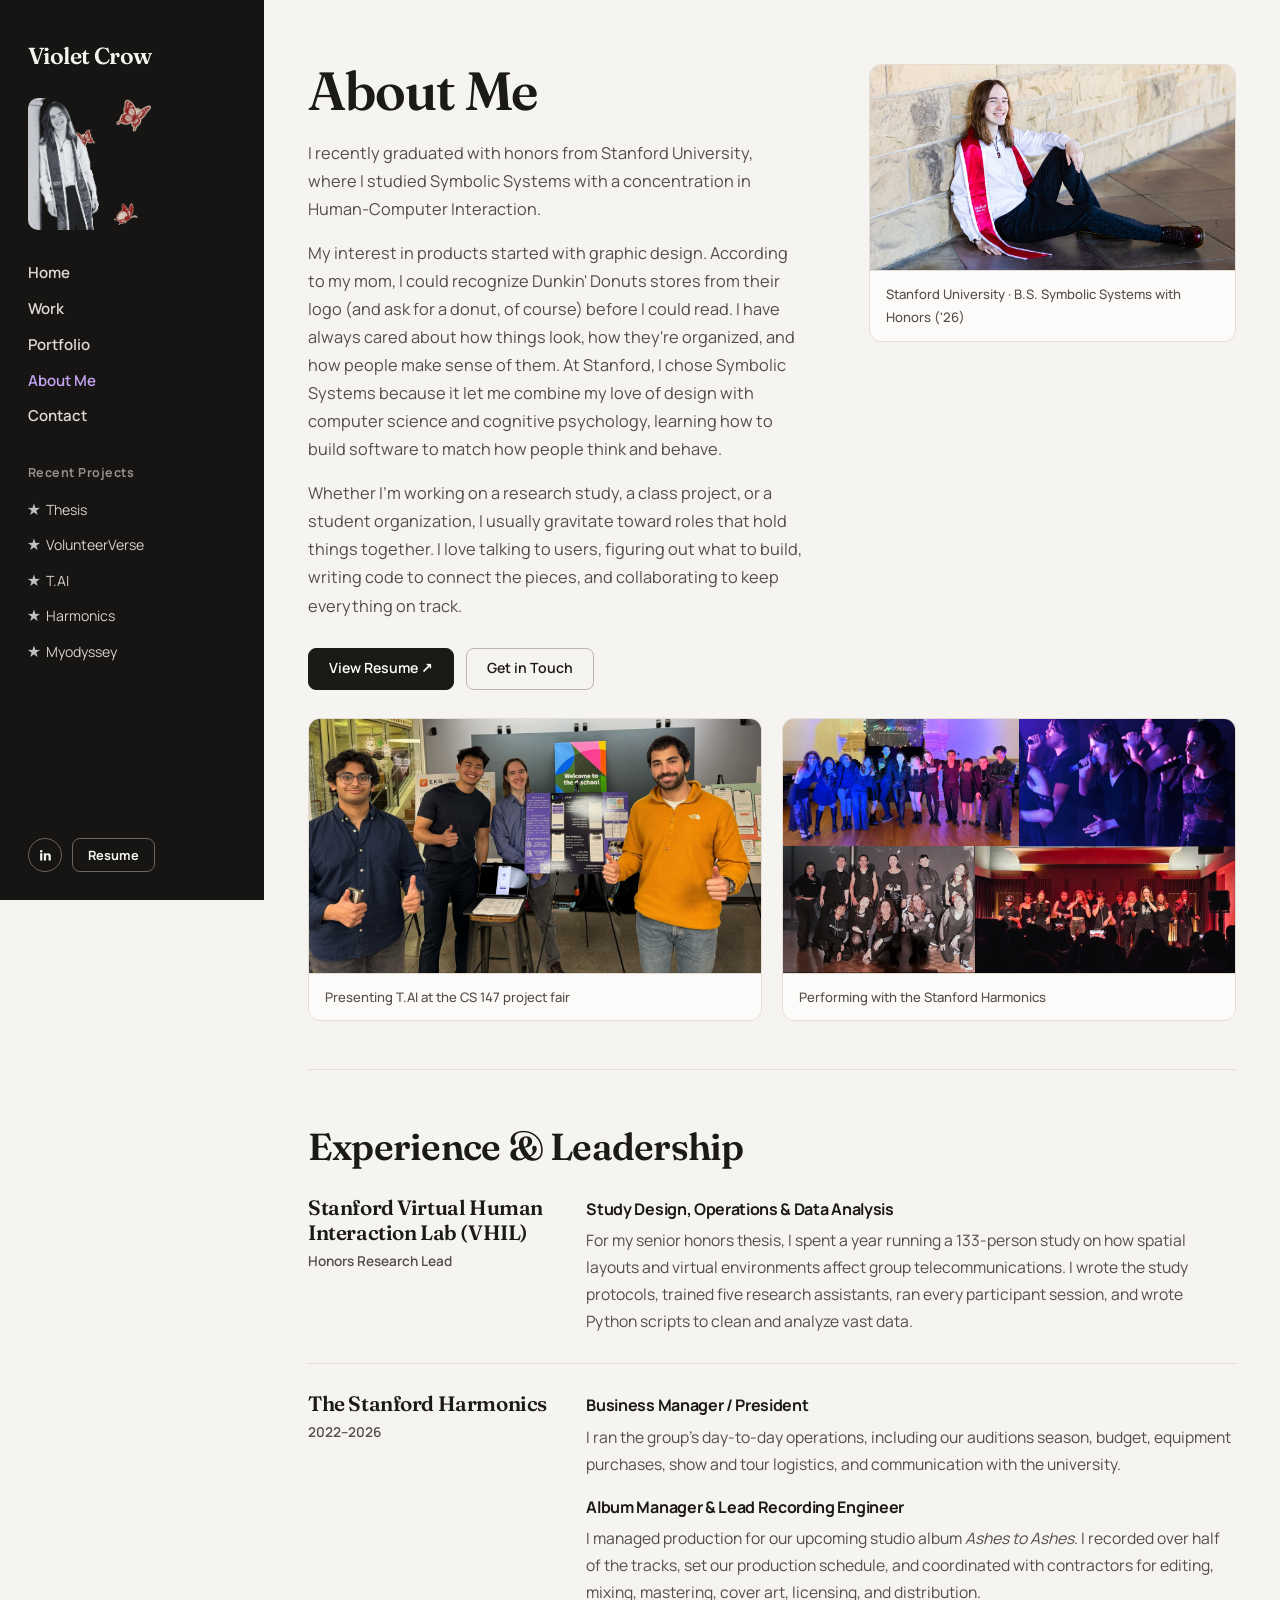
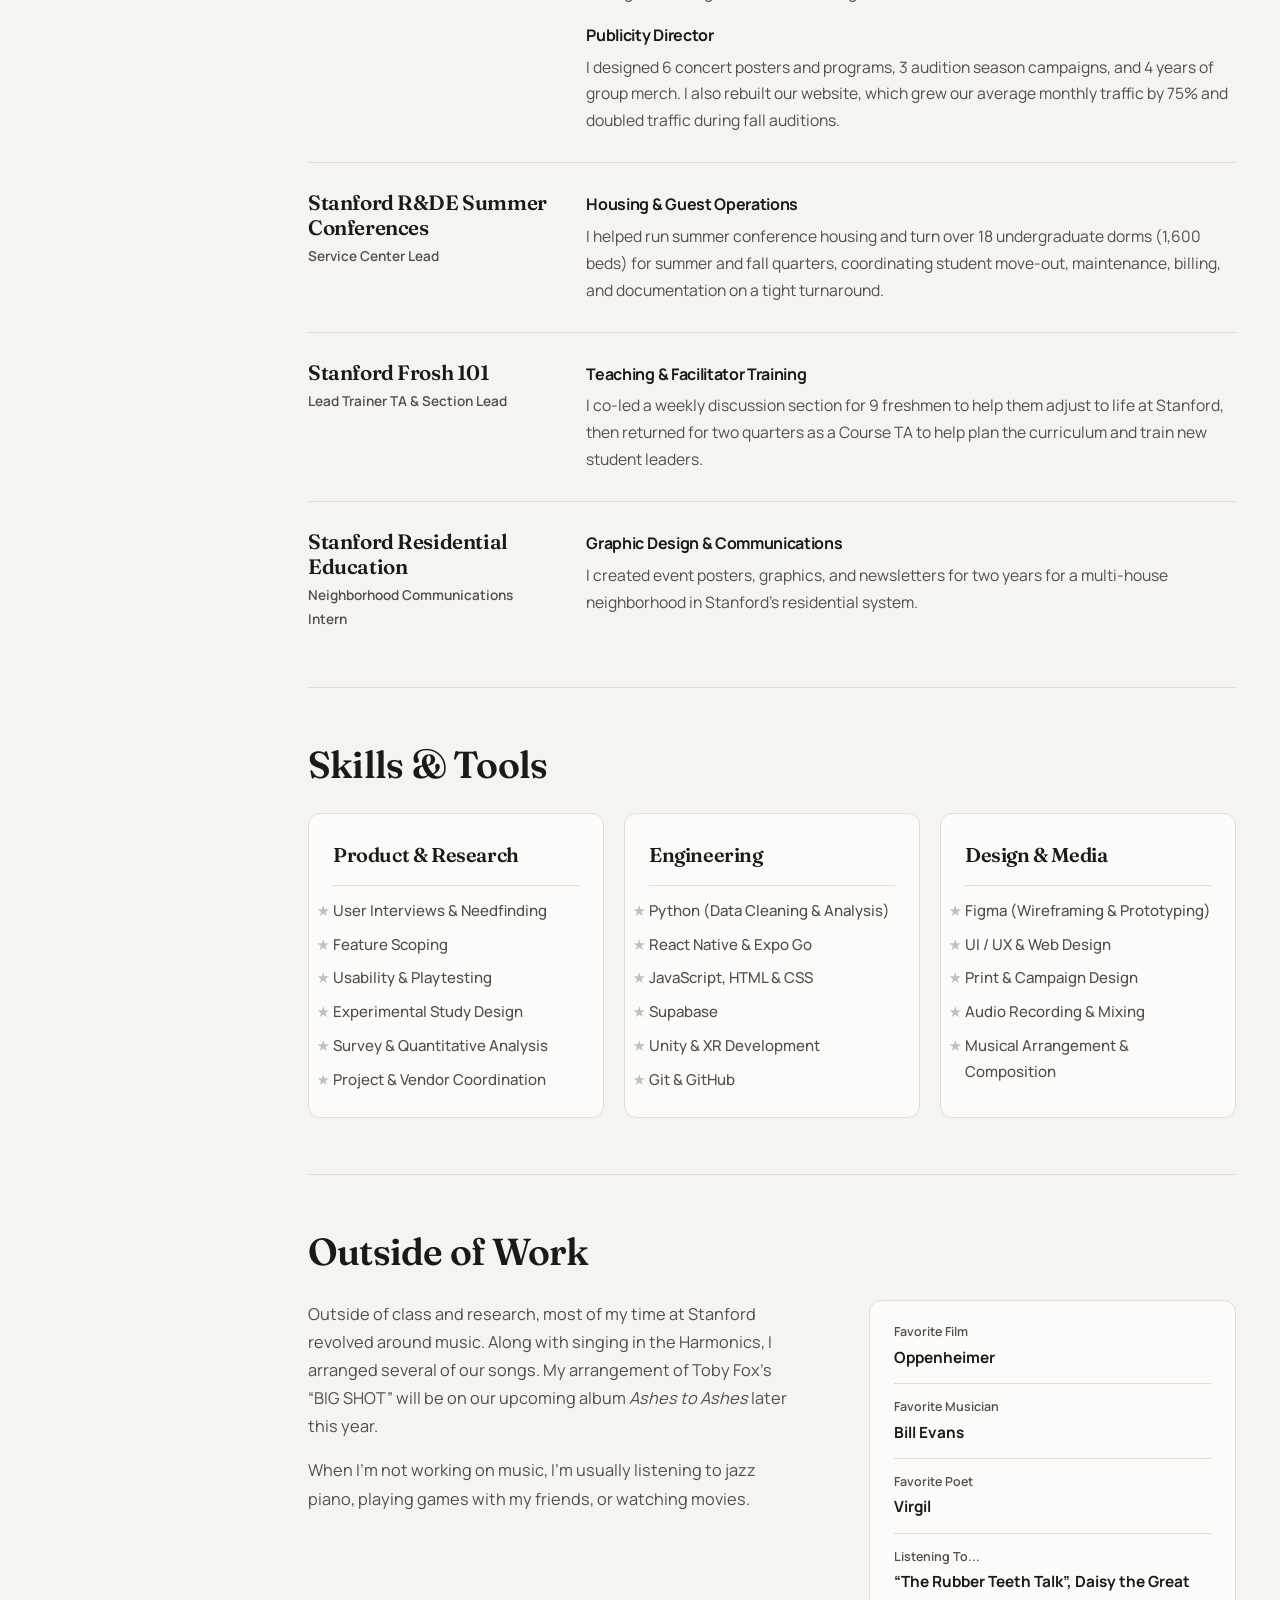
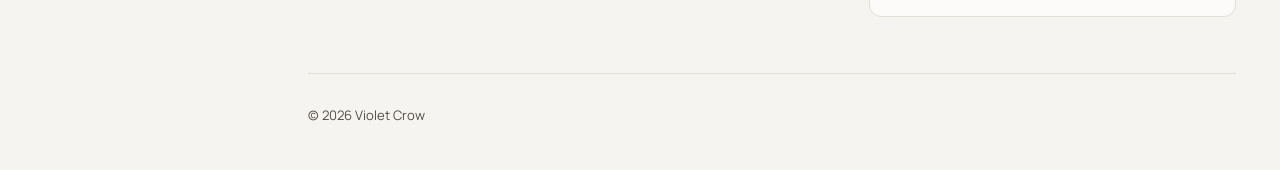
==== about/index.html @ c306f999 "first work on portfolio for applications" ====
<!DOCTYPE html>
<html lang="en">
<head>
  <meta charset="UTF-8" />
  <meta name="viewport" content="width=device-width, initial-scale=1.0" />
  <meta
    name="description"
    content="About Violet Crow — Stanford Symbolic Systems (HCI) graduate working across product, research, design, and engineering."
  />
  <title>About Me | Violet Crow</title>

  <link rel="preconnect" href="https://fonts.googleapis.com" />
  <link rel="preconnect" href="https://fonts.gstatic.com" crossorigin />
  <link
    href="https://fonts.googleapis.com/css2?family=Fraunces:opsz,wght@9..144,600;9..144,700&family=Manrope:wght@400;500;600;700;800&display=swap"
    rel="stylesheet"
  />
  <link rel="stylesheet" href="../styles.css" />
</head>

<body>
  <div class="site-shell">
    <aside class="sidebar" id="sidebar" aria-label="Site navigation">
      <div class="sidebar-top">
        <a class="brand" href="../">Violet Crow</a>
        <img
          class="profile-photo"
          src="../assets/images/profile.png"
          alt="Portrait of Violet Crow"
          width="132"
          height="132"
        />
        <button
          class="menu-toggle"
          id="menu-toggle"
          type="button"
          aria-expanded="false"
          aria-controls="sidebar-menu"
        >
          Menu
        </button>
      </div>

      <div class="sidebar-menu" id="sidebar-menu">
        <nav class="sidebar-nav" aria-label="Primary">
          <a href="../">Home</a>
          <a href="../#work">Work</a>
          <a href="../portfolio/">Portfolio</a>
          <a href="./" aria-current="page">About Me</a>
          <a href="../contact/">Contact</a>
        </nav>

        <section class="recent-projects" aria-labelledby="recent-projects-heading">
          <h2 id="recent-projects-heading">Recent Projects</h2>
          <ul>
            <li><a href="../work/thesis/">Thesis</a></li>
            <li><a href="../work/volunteerverse/">VolunteerVerse</a></li>
            <li><a href="../work/tai/">T.AI</a></li>
            <li><a href="../work/harmonics/">Harmonics</a></li>
            <li><a href="../work/myodyssey/">Myodyssey</a></li>
          </ul>
        </section>

        <div class="sidebar-actions">
          <a
            class="social-button"
            href="https://www.linkedin.com/in/violet-crow/"
            target="_blank"
            rel="noopener noreferrer"
            aria-label="LinkedIn"
            title="LinkedIn"
          >
            <svg viewBox="0 0 24 24" aria-hidden="true">
              <path d="M6.94 8.5H3.4V20h3.54V8.5ZM5.17 3A2.06 2.06 0 1 0 5.17 7.12 2.06 2.06 0 0 0 5.17 3ZM20.6 13.41c0-3.46-1.85-5.07-4.32-5.07-1.99 0-2.88 1.1-3.38 1.87V8.5H9.36V20h3.54v-5.69c0-1.5.28-2.95 2.14-2.95 1.84 0 1.87 1.71 1.87 3.04V20h3.55v-6.59Z" />
            </svg>
          </a>
          <a
            class="resume-button"
            href="https://violetcrow.me/assets/docs/VioletCrowResume.pdf"
            title="Resume"
            target="_blank"
            rel="noopener noreferrer"
          >
            Resume
          </a>
        </div>
      </div>
    </aside>

    <main class="main">
      <div class="container">
        <!-- 1. Intro -->
        <section class="page-hero">
          <div class="about-intro-grid">
            <div>
              <h1>About Me</h1>
              <div class="prose">
                <p>
                  I recently graduated with honors from Stanford University, where I studied Symbolic Systems with a concentration in Human-Computer Interaction.
                </p>
                <p>
                  My interest in products started with graphic design. According to my mom, I could recognize Dunkin' Donuts stores from their logo (and ask for a donut, of course) before I could read. I have always cared about how things look, how they're organized, and how people make sense of them. At Stanford, I chose Symbolic Systems because it let me combine my love of design with computer science and cognitive psychology, learning how to build software to match how people think and behave.
                </p>
                <p>
                  Whether I’m working on a research study, a class project, or a student organization, I usually gravitate toward roles that hold things together. I love talking to users, figuring out what to build, writing code to connect the pieces, and collaborating to keep everything on track.
                </p>
              </div>

              <div class="hero-actions">
                <a
                  class="pill-button"
                  href="https://violetcrow.me/assets/docs/VioletCrowResume.pdf"
                  target="_blank"
                  rel="noopener noreferrer"
                >
                  View Resume ↗
                </a>
                <a class="pill-button secondary" href="../contact/">Get in Touch</a>
              </div>
            </div>

            <figure class="photo-card">
              <img
                src="../assets/images/about-portrait.jpg"
                alt="Violet Crow on Stanford's campus"
              />
              <figcaption class="photo-caption">
                Stanford University · B.S. Symbolic Systems with Honors ('26)
              </figcaption>
            </figure>
          </div>

          <div class="photo-strip">
            <figure class="photo-card">
              <img
                src="../assets/images/about-presenting.jpg"
                alt="Violet presenting HCI and product research"
                loading="lazy"
              />
              <figcaption class="photo-caption">
                Presenting T.AI at the CS 147 project fair
              </figcaption>
            </figure>

            <figure class="photo-card">
              <img
                src="../assets/images/about-harmonics.jpg"
                alt="Violet with the Stanford Harmonics"
                loading="lazy"
              />
              <figcaption class="photo-caption">
                Performing with the Stanford Harmonics
              </figcaption>
            </figure>
          </div>
        </section>

        <!-- 2. Experience & Leadership -->
        <section class="section" aria-labelledby="experience-heading">
          <div class="section-heading">
            <h2 id="experience-heading">Experience & Leadership</h2>
          </div>

          <div class="experience-list">
            <!-- VHIL -->
            <article class="experience-item">
              <div>
                <h3 class="experience-org">Stanford Virtual Human Interaction Lab (VHIL)</h3>
                <p class="experience-period">Honors Research Lead</p>
              </div>
              <div>
                <h4 class="experience-role">Study Design, Operations & Data Analysis</h4>
                <p class="experience-desc">
                  For my senior honors thesis, I spent a year running a 133-person study on how spatial layouts and virtual environments affect group telecommunications. I wrote the study protocols, trained five research assistants, ran every participant session, and wrote Python scripts to clean and analyze vast data.
                </p>
              </div>
            </article>

            <!-- Stanford Harmonics -->
            <article class="experience-item">
              <div>
                <h3 class="experience-org">The Stanford Harmonics</h3>
                <p class="experience-period">2022–2026</p>
              </div>
              <div class="sub-roles">
                <div>
                  <h4 class="experience-role">Business Manager / President</h4>
                  <p class="experience-desc">
                    I ran the group's day-to-day operations, including our auditions season, budget, equipment purchases, show and tour logistics, and communication with the university.
                  </p>
                </div>
                <div>
                  <h4 class="experience-role">Album Manager & Lead Recording Engineer</h4>
                  <p class="experience-desc">
                    I managed production for our upcoming studio album <em>Ashes to Ashes</em>. I recorded over half of the tracks, set our production schedule, and coordinated with contractors for editing, mixing, mastering, cover art, licensing, and distribution.
                  </p>
                </div>
                <div>
                  <h4 class="experience-role">Publicity Director</h4>
                  <p class="experience-desc">
                    I designed 6 concert posters and programs, 3 audition season campaigns, and 4 years of group merch. I also rebuilt our website, which grew our average monthly traffic by 75% and doubled traffic during fall auditions.
                  </p>
                </div>
              </div>
            </article>

            <!-- Stanford R&DE -->
            <article class="experience-item">
              <div>
                <h3 class="experience-org">Stanford R&DE Summer Conferences</h3>
                <p class="experience-period">Service Center Lead</p>
              </div>
              <div>
                <h4 class="experience-role">Housing & Guest Operations</h4>
                <p class="experience-desc">
                  I helped run summer conference housing and turn over 18 undergraduate dorms (1,600 beds) for summer and fall quarters, coordinating student move-out, maintenance, billing, and documentation on a tight turnaround.
                </p>
              </div>
            </article>

            <!-- Frosh 101 -->
            <article class="experience-item">
              <div>
                <h3 class="experience-org">Stanford Frosh 101</h3>
                <p class="experience-period">Lead Trainer TA & Section Lead</p>
              </div>
              <div>
                <h4 class="experience-role">Teaching & Facilitator Training</h4>
                <p class="experience-desc">
                  I co-led a weekly discussion section for 9 freshmen to help them adjust to life at Stanford, then returned for two quarters as a Course TA to help plan the curriculum and train new student leaders.
                </p>
              </div>
            </article>

            <!-- Stanford ResEd -->
            <article class="experience-item">
              <div>
                <h3 class="experience-org">Stanford Residential Education</h3>
                <p class="experience-period">Neighborhood Communications Intern</p>
              </div>
              <div>
                <h4 class="experience-role">Graphic Design & Communications</h4>
                <p class="experience-desc">
                  I created event posters, graphics, and newsletters for two years for a multi-house neighborhood in Stanford's residential system.
                </p>
              </div>
            </article>
          </div>
        </section>

        <!-- 3. Skills & Tools -->
        <section class="section" aria-labelledby="skills-heading">
          <div class="section-heading">
            <h2 id="skills-heading">Skills & Tools</h2>
          </div>

          <div class="card-grid-3">
            <div class="info-card">
              <h3>Product & Research</h3>
              <ul class="skill-list">
                <li>User Interviews & Needfinding</li>
                <li>Feature Scoping</li>
                <li>Usability & Playtesting</li>
                <li>Experimental Study Design</li>
                <li>Survey & Quantitative Analysis</li>
                <li>Project & Vendor Coordination</li>
              </ul>
            </div>

            <div class="info-card">
              <h3>Engineering</h3>
              <ul class="skill-list">
                <li>Python (Data Cleaning & Analysis)</li>
                <li>React Native & Expo Go</li>
                <li>JavaScript, HTML & CSS</li>
                <li>Supabase</li>
                <li>Unity & XR Development</li>
                <li>Git & GitHub</li>
              </ul>
            </div>

            <div class="info-card">
              <h3>Design & Media</h3>
              <ul class="skill-list">
                <li>Figma (Wireframing & Prototyping)</li>
                <li>UI / UX & Web Design</li>
                <li>Print & Campaign Design</li>
                <li>Audio Recording & Mixing</li>
                <li>Musical Arrangement & Composition</li>
              </ul>
            </div>
          </div>
        </section>

        <!-- 4. Outside of Work -->
        <section class="section" aria-labelledby="beyond-heading">
          <div class="section-heading">
            <h2 id="beyond-heading">Outside of Work</h2>
          </div>

          <div class="beyond-grid">
            <div class="prose">
              <p>
                Outside of class and research, most of my time at Stanford revolved around music. Along with singing in the Harmonics, I arranged several of our songs. My arrangement of Toby Fox’s “BIG SHOT” will be on our upcoming album <em>Ashes to Ashes</em> later this year.
              </p>
              <p>
                When I’m not working on music, I’m usually listening to jazz piano, playing games with my friends, or watching movies.
              </p>
            </div>

            <dl class="favorites-box" aria-label="Quick favorites">
              <div class="favorite-row">
                <dt class="favorite-label">Favorite Film</dt>
                <dd class="favorite-value">Oppenheimer</dd>
              </div>
              <div class="favorite-row">
                <dt class="favorite-label">Favorite Musician</dt>
                <dd class="favorite-value">Bill Evans</dd>
              </div>
              <div class="favorite-row">
                <dt class="favorite-label">Favorite Poet</dt>
                <dd class="favorite-value">Virgil</dd>
              </div>
              <div class="favorite-row">
                <dt class="favorite-label">Listening To...</dt>
                <dd class="favorite-value">“The Rubber Teeth Talk”, Daisy the Great</dd>
              </div>
            </dl>
          </div>
        </section>

        <footer>
          © 2026 Violet Crow
        </footer>
      </div>
    </main>
  </div>

  <script>
    const menuToggle = document.getElementById('menu-toggle');
    const sidebar = document.getElementById('sidebar');

    menuToggle.addEventListener('click', () => {
      const isOpen = sidebar.classList.toggle('is-open');
      menuToggle.setAttribute('aria-expanded', isOpen);
      menuToggle.textContent = isOpen ? 'Close' : 'Menu';
    });
  </script>
</body>
</html>
---- styles.css ----
:root {
  --bg: #f6f4f0;
  --surface: #fcfbf9;
  --surface-tint: #edeae4;
  --ink: #1c1a17;
  --muted: #524e49;
  --line: #e2ddd5;
  --purple: #5a2ca0;
  --purple-dark: #40206f;
  --sidebar: 264px;
  --max-width: 1360px;
  --radius: 12px;
}

* {
  box-sizing: border-box;
}

html {
  scroll-behavior: smooth;
}

body {
  margin: 0;
  background: var(--bg);
  color: var(--ink);
  font-family: "Manrope", system-ui, -apple-system, BlinkMacSystemFont, "Segoe UI", sans-serif;
  font-size: 1rem;
  line-height: 1.72;
  -webkit-font-smoothing: antialiased;
  text-rendering: optimizeLegibility;
}

a {
  color: inherit;
  text-decoration: none;
}

img {
  display: block;
  max-width: 100%;
}

h1,
h2,
h3,
h4 {
  margin: 0;
  font-family: "Fraunces", Georgia, serif;
  font-weight: 600;
  letter-spacing: -0.02em;
  color: var(--ink);
}

p {
  margin: 0;
  line-height: 1.72;
}

.site-shell {
  min-height: 100vh;
}

/* Hide template kickers across all pages */
.eyebrow,
.section-kicker,
.callout-kicker {
  display: none;
}

/* ---------------- Sidebar ---------------- */

.sidebar {
  position: fixed;
  inset: 0 auto 0 0;
  width: var(--sidebar);
  padding: 36px 28px 28px;
  display: flex;
  flex-direction: column;
  background: #161514;
  color: #f6f4f0;
  z-index: 30;
  overflow-y: auto;
}

.sidebar-top {
  display: flex;
  flex-direction: column;
}

.brand {
  display: inline-block;
  width: fit-content;
  font-family: "Fraunces", Georgia, serif;
  font-size: 1.45rem;
  font-weight: 600;
  letter-spacing: -0.025em;
  margin-bottom: 22px;
}

.profile-photo {
  width: 128px;
  aspect-ratio: 1;
  object-fit: cover;
  border-radius: 10px;
  margin-bottom: 30px;
}

.menu-toggle {
  display: none;
  background: transparent;
  border: 1px solid #6b6661;
  color: #f6f4f0;
  border-radius: 8px;
  padding: 6px 12px;
  font-family: inherit;
  font-size: 0.84rem;
  font-weight: 600;
  cursor: pointer;
}

.sidebar-menu {
  display: flex;
  flex-direction: column;
  flex: 1;
}

.sidebar-nav,
.recent-projects {
  display: grid;
  gap: 10px;
}

.sidebar-nav a {
  color: #dedad3;
  font-size: 0.94rem;
  font-weight: 600;
  width: fit-content;
  transition: color 150ms ease;
}

.sidebar-nav a:hover,
.sidebar-nav a[aria-current="page"],
.recent-projects a:hover,
.recent-projects a[aria-current="page"] {
  color: #c4a3f3;
}

.recent-projects {
  margin-top: 36px;
}

.recent-projects h2 {
  font-family: "Manrope", system-ui, sans-serif;
  font-size: 0.78rem;
  line-height: 1.3;
  color: #969089;
  font-weight: 700;
  letter-spacing: 0.04em;
  margin-bottom: 4px;
}

.recent-projects ul {
  margin: 0;
  padding-left: 16px;
  display: grid;
  gap: 8px;
  color: #d6d1c9;
}

li::marker {
  content: "★ ";
  color: silver;
}

.recent-projects li {
  padding-left: 2px;
}

.recent-projects a {
  font-size: 0.88rem;
  color: inherit;
  transition: color 150ms ease;
}

.sidebar-actions {
  margin-top: auto;
  display: flex;
  align-items: center;
  gap: 10px;
  padding-top: 30px;
}

.social-button,
.resume-button,
.pill-button {
  border: 1px solid #6b6661;
  background: transparent;
  color: inherit;
  transition:
    background-color 150ms ease,
    color 150ms ease,
    border-color 150ms ease;
}

.social-button:hover,
.resume-button:hover {
  background: #f6f4f0;
  color: #161514;
  border-color: #f6f4f0;
}

.social-button {
  width: 34px;
  height: 34px;
  display: grid;
  place-items: center;
  border-radius: 50%;
  flex: 0 0 auto;
}

.social-button svg {
  width: 15px;
  height: 15px;
  fill: currentColor;
}

.resume-button {
  min-height: 34px;
  padding: 0 15px;
  border-radius: 8px;
  font-size: 0.8rem;
  font-weight: 700;
  display: flex;
  align-items: center;
}

/* ---------------- Main & Buttons ---------------- */

.main {
  margin-left: var(--sidebar);
  min-height: 100vh;
}

.container {
  width: min(calc(100% - 88px), var(--max-width));
  margin: 0 auto;
}

.hero-actions {
  margin-top: 28px;
  display: flex;
  flex-wrap: wrap;
  gap: 12px;
}

.pill-button {
  display: inline-flex;
  align-items: center;
  justify-content: center;
  min-height: 42px;
  padding: 0 20px;
  border-radius: 8px;
  background: var(--ink);
  border-color: var(--ink);
  color: #fff;
  font-size: 0.88rem;
  font-weight: 600;
  font-family: inherit;
  cursor: pointer;
}

.pill-button:hover {
  background: var(--purple);
  border-color: var(--purple);
  color: #fff;
}

.pill-button.secondary {
  background: transparent;
  color: var(--ink);
  border-color: #bdb6ac;
}

.pill-button.secondary:hover {
  background: var(--ink);
  border-color: var(--ink);
  color: #fff;
}

.pill-button.small {
  min-height: 36px;
  padding: 0 16px;
  font-size: 0.82rem;
}

/* ---------------- Home Page ---------------- */

.hero {
  padding: 84px 0 72px;
}

.hero-grid {
  display: grid;
  grid-template-columns: minmax(0, 1.05fr) minmax(320px, 0.95fr);
  gap: clamp(36px, 5vw, 80px);
  align-items: center;
}

.hero-copy {
  max-width: 660px;
}

.hero h1 {
  font-size: clamp(3.2rem, 6vw, 5.4rem);
  line-height: 0.98;
}

.hero-note {
  margin-top: 24px;
  max-width: 600px;
  color: var(--muted);
  font-size: 1.06rem;
  line-height: 1.75;
}

.hero-media {
  display: grid;
  place-items: center;
}

.hero-collage {
  width: 100%;
  max-width: 600px;
  aspect-ratio: 1 / 1;
  object-fit: contain;
  border-radius: var(--radius);
}

.section {
  padding: 56px 0;
  border-top: 1px solid var(--line);
}

.section-heading {
  margin-bottom: 28px;
}

.section-heading h2 {
  font-size: clamp(1.75rem, 3vw, 2.35rem);
  line-height: 1.1;
}

.project-list {
  display: grid;
  gap: 52px;
}

.project {
  display: grid;
  grid-template-columns: minmax(260px, 420px) minmax(0, 1fr);
  gap: clamp(24px, 4vw, 52px);
  align-items: center;
  padding-bottom: 52px;
  border-bottom: 1px solid var(--line);
}

.project:last-child {
  padding-bottom: 0;
  border-bottom: 0;
}

.project-image-wrap {
  overflow: hidden;
  border-radius: var(--radius);
  background: var(--surface-tint);
  border: 1px solid var(--line);
  aspect-ratio: 16 / 9;
  display: flex;
  align-items: center;
  justify-content: center;
}

.project-image {
  width: 100%;
  height: 100%;
  object-fit: contain;
  transition: transform 300ms ease;
}

.project:hover .project-image {
  transform: scale(1.015);
}

.project-title {
  font-size: clamp(1.75rem, 3vw, 2.5rem);
  line-height: 1.1;
}

.project-title a:hover {
  color: var(--purple);
}

.project-meta {
  margin-top: 10px;
  display: flex;
  align-items: center;
  flex-wrap: wrap;
  gap: 8px;
  color: var(--muted);
  font-size: 0.85rem;
  font-weight: 600;
}

.project-meta .dot {
  color: #b5afa6;
}

.project-meta a {
  color: var(--purple);
  text-decoration: underline;
  text-decoration-thickness: 1px;
  text-underline-offset: 3px;
}

.project-meta a:hover {
  color: var(--purple-dark);
}

.project-description {
  margin-top: 14px;
  max-width: 720px;
  color: var(--muted);
  font-size: 1rem;
}

/* ---------------- About Page ---------------- */

.page-hero {
  padding: 64px 0 48px;
}

.page-hero h1 {
  font-size: clamp(2.4rem, 4.2vw, 3.6rem);
  line-height: 1.02;
  margin-bottom: 20px;
}

.about-intro-grid {
  display: grid;
  grid-template-columns: minmax(0, 1.15fr) minmax(280px, 0.85fr);
  gap: clamp(32px, 5vw, 72px);
  align-items: start;
}

.prose {
  display: grid;
  gap: 16px;
  color: var(--muted);
  font-size: 1.02rem;
  max-width: 680px;
}

.prose strong {
  color: var(--ink);
  font-weight: 700;
}

.photo-card {
  margin: 0;
  overflow: hidden;
  border-radius: var(--radius);
  background: var(--surface-tint);
  border: 1px solid var(--line);
}

.photo-card img {
  width: 100%;
  aspect-ratio: 16 / 9;
  object-fit: contain;
}

.photo-strip {
  margin-top: 28px;
  display: grid;
  grid-template-columns: repeat(2, minmax(0, 1fr));
  gap: 20px;
}

.photo-caption {
  padding: 12px 16px;
  background: var(--surface);
  color: var(--muted);
  font-size: 0.82rem;
  font-weight: 500;
  border-top: 1px solid var(--line);
}

.experience-list {
  display: grid;
  gap: 28px;
}

.experience-item {
  display: grid;
  grid-template-columns: 240px minmax(0, 1fr);
  gap: clamp(16px, 3vw, 44px);
  padding-bottom: 28px;
  border-bottom: 1px solid var(--line);
}

.experience-item:last-child {
  padding-bottom: 0;
  border-bottom: 0;
}

.experience-org {
  font-family: "Fraunces", Georgia, serif;
  font-size: 1.3rem;
  line-height: 1.2;
}

.experience-period {
  margin-top: 4px;
  color: var(--muted);
  font-size: 0.85rem;
  font-weight: 600;
}

.experience-role {
  font-family: "Manrope", system-ui, sans-serif;
  font-size: 1rem;
  font-weight: 700;
  color: var(--ink);
  margin-bottom: 4px;
}

.sub-roles {
  display: grid;
  gap: 16px;
}

.experience-desc {
  color: var(--muted);
  font-size: 0.98rem;
  max-width: 720px;
}

.card-grid-3 {
  display: grid;
  grid-template-columns: repeat(3, minmax(0, 1fr));
  gap: 20px;
}

.info-card {
  background: var(--surface);
  border: 1px solid var(--line);
  border-radius: var(--radius);
  padding: 24px;
}

.info-card h3 {
  font-size: 1.25rem;
  margin-bottom: 12px;
}

.skill-list {
  list-style: none;
  padding: 12px 0 0;
  margin: 0;
  display: grid;
  gap: 8px;
  border-top: 1px solid var(--line);
}

.skill-list li {
  font-size: 0.94rem;
  font-weight: 500;
  color: var(--muted);
}

.beyond-grid {
  display: grid;
  grid-template-columns: minmax(0, 1.15fr) minmax(260px, 0.85fr);
  gap: clamp(28px, 5vw, 64px);
  align-items: start;
}

.favorites-box {
  margin: 0;
  background: var(--surface);
  border: 1px solid var(--line);
  border-radius: var(--radius);
  padding: 20px 24px;
  display: grid;
  gap: 12px;
}

.favorite-row {
  display: flex;
  flex-direction: column;
  gap: 2px;
  padding-bottom: 12px;
  border-bottom: 1px solid var(--line);
}

.favorite-row:last-child {
  padding-bottom: 0;
  border-bottom: 0;
}

.favorite-row dd {
  margin: 0;
}

.favorite-label {
  font-size: 0.78rem;
  font-weight: 600;
  color: var(--muted);
}

.favorite-value {
  font-size: 0.96rem;
  font-weight: 700;
  color: var(--ink);
}

/* ---------------- Contact Page ---------------- */

.contact-section {
  min-height: calc(100vh - 100px);
  padding: 72px 0 84px;
  display: flex;
  flex-direction: column;
  justify-content: center;
  max-width: 780px;
}

.contact-section h1 {
  font-size: clamp(2.6rem, 4.5vw, 3.8rem);
  line-height: 1.02;
  margin-bottom: 20px;
}

.contact-grid {
  margin-top: 36px;
  display: grid;
  gap: 16px;
}

.contact-card {
  background: var(--surface);
  border: 1px solid var(--line);
  border-radius: var(--radius);
  padding: 24px 28px;
  display: flex;
  align-items: center;
  justify-content: space-between;
  gap: 20px;
  flex-wrap: wrap;
}

.contact-label {
  font-family: "Manrope", system-ui, sans-serif;
  font-size: 0.9rem;
  font-weight: 700;
  color: var(--ink);
  margin: 0 0 4px;
}

.contact-value {
  font-family: "Manrope", system-ui, sans-serif;
  font-size: 1.02rem;
  font-weight: 600;
  margin: 0;
}

.contact-value a {
  color: var(--purple);
  text-decoration: underline;
  text-decoration-thickness: 1.5px;
  text-underline-offset: 4px;
  transition: color 150ms ease;
}

.contact-value a:hover {
  color: var(--purple-dark);
}

.contact-actions {
  display: flex;
  align-items: center;
  gap: 10px;
}

/* ---------------- Project Case Study ---------------- */

.case-hero {
  padding: 56px 0 44px;
}

.back-link {
  display: inline-flex;
  align-items: center;
  gap: 6px;
  margin-bottom: 20px;
  color: var(--muted);
  font-size: 0.88rem;
  font-weight: 600;
  transition: color 150ms ease;
}

.back-link:hover {
  color: var(--purple);
}

.case-hero h1 {
  font-size: clamp(2.4rem, 4.4vw, 3.6rem);
  line-height: 1.04;
  max-width: 860px;
}

.case-subtitle {
  margin-top: 14px;
  max-width: 780px;
  font-size: clamp(1.08rem, 1.8vw, 1.28rem);
  font-weight: 500;
  line-height: 1.55;
  color: var(--muted);
}

.case-meta-grid {
  margin-top: 28px;
  padding: 18px 0;
  border-top: 1px solid var(--line);
  border-bottom: 1px solid var(--line);
  display: grid;
  grid-template-columns: repeat(4, minmax(0, 1fr));
  gap: 20px;
}

.meta-item {
  display: flex;
  flex-direction: column;
  gap: 4px;
}

.meta-label {
  font-size: 0.78rem;
  font-weight: 600;
  color: var(--muted);
}

.meta-value {
  font-size: 0.92rem;
  font-weight: 700;
  color: var(--ink);
  line-height: 1.45;
}

.case-banner {
  margin: 28px 0 0;
  overflow: hidden;
  border-radius: var(--radius);
  border: 1px solid var(--line);
  background: var(--surface-tint);
}

.case-banner img {
  width: 100%;
  aspect-ratio: 16 / 9;
  object-fit: contain;
}

.case-grid {
  display: grid;
  grid-template-columns: 240px minmax(0, 1fr);
  gap: clamp(20px, 4vw, 56px);
  align-items: start;
}

.case-grid h2 {
  font-size: clamp(1.45rem, 2.4vw, 1.95rem);
  line-height: 1.15;
}

.case-body {
  display: grid;
  gap: 16px;
  max-width: 700px;
  color: var(--muted);
  font-size: 1.02rem;
}

.case-body strong {
  color: var(--ink);
  font-weight: 700;
}

.callout-box {
  margin: 8px 0;
  padding: 4px 0 4px 20px;
  border-left: 2px solid var(--line);
}

.callout-box blockquote {
  margin: 0;
}

.callout-box p {
  color: var(--ink);
  font-size: 1rem;
  font-style: italic;
  line-height: 1.72;
}

.case-gallery {
  margin-top: 32px;
  display: grid;
  grid-template-columns: repeat(2, minmax(0, 1fr));
  gap: 22px;
}

.case-gallery.single {
  grid-template-columns: 1fr;
}

.case-gallery.three-col {
  grid-template-columns: repeat(3, minmax(0, 1fr));
}

.embed-grid {
  display: grid;
  grid-template-columns: repeat(2, minmax(0, 1fr));
  gap: 24px;
}

.embed-card {
  background: var(--surface);
  border: 1px solid var(--line);
  border-radius: var(--radius);
  overflow: hidden;
  display: flex;
  flex-direction: column;
}

.embed-header {
  padding: 14px 18px;
  border-bottom: 1px solid var(--line);
  display: flex;
  align-items: center;
  justify-content: space-between;
  gap: 12px;
}

.embed-title {
  font-family: "Manrope", system-ui, sans-serif;
  font-size: 0.92rem;
  font-weight: 700;
  color: var(--ink);
}

.embed-header a {
  font-size: 0.82rem;
  font-weight: 600;
  color: var(--purple);
  text-decoration: underline;
  text-underline-offset: 3px;
}

.embed-frame {
  width: 100%;
  aspect-ratio: 16 / 10;
  border: 0;
  background: var(--surface-tint);
  display: block;
}

.project-nav-footer {
  padding: 36px 0;
  border-top: 1px solid var(--line);
  display: flex;
  align-items: center;
  justify-content: space-between;
  gap: 16px;
  flex-wrap: wrap;
}

.project-nav-footer .back-link {
  margin-bottom: 0;
}

.project-nav-link {
  display: flex;
  flex-direction: column;
  gap: 4px;
}

.project-nav-link.next {
  text-align: right;
  margin-left: auto;
}

.project-nav-label {
  font-size: 0.78rem;
  font-weight: 600;
  color: var(--muted);
}

.project-nav-title {
  font-family: "Fraunces", Georgia, serif;
  font-size: 1.35rem;
  color: var(--ink);
  transition: color 150ms ease;
}

.project-nav-link:hover .project-nav-title {
  color: var(--purple);
}

/* ---------------- Audio Track Selector ---------------- */

.audio-card {
  background: var(--surface);
  border: 1px solid var(--line);
  border-radius: var(--radius);
  padding: 22px 24px;
  display: grid;
  gap: 16px;
}

.audio-card-header {
  display: flex;
  align-items: center;
  justify-content: space-between;
  gap: 12px;
  flex-wrap: wrap;
}

.audio-player {
  width: 100%;
  height: 40px;
}

.track-list {
  display: flex;
  flex-wrap: wrap;
  gap: 8px;
}

.track-btn {
  padding: 7px 14px;
  border-radius: 8px;
  border: 1px solid var(--line);
  background: var(--bg);
  color: var(--ink);
  font-family: inherit;
  font-size: 0.82rem;
  font-weight: 600;
  cursor: pointer;
  transition:
    background-color 150ms ease,
    color 150ms ease,
    border-color 150ms ease;
}

.track-btn:hover {
  border-color: var(--purple);
  color: var(--purple);
}

.track-btn.is-active {
  background: var(--purple);
  border-color: var(--purple);
  color: #fff;
}

/* ---------------- Footer ---------------- */

footer {
  padding: 30px 0 44px;
  border-top: 1px solid var(--line);
  color: var(--muted);
  font-size: 0.82rem;
}

/* ---------------- Responsive ---------------- */

@media (max-width: 1000px) {
  :root {
    --sidebar: 224px;
  }

  .sidebar {
    padding-inline: 20px;
  }

  .container {
    width: min(calc(100% - 52px), var(--max-width));
  }

  .hero-grid,
  .about-intro-grid,
  .beyond-grid,
  .experience-item,
  .card-grid-3,
  .case-grid,
  .case-gallery.three-col,
  .embed-grid {
    grid-template-columns: 1fr;
  }

  .experience-item {
    gap: 12px;
  }

  .case-meta-grid {
    grid-template-columns: repeat(2, minmax(0, 1fr));
  }

  .hero-collage {
    max-width: 520px;
  }
}

@media (max-width: 760px) {
  :root {
    --sidebar: 0px;
  }

  .sidebar {
    position: sticky;
    top: 0;
    width: 100%;
    padding: 14px 20px;
    border-bottom: 1px solid #2b2927;
  }

  .sidebar-top {
    flex-direction: row;
    align-items: center;
    justify-content: space-between;
  }

  .brand {
    font-size: 1.25rem;
    margin-bottom: 0;
  }

  .profile-photo {
    display: none;
  }

  .menu-toggle {
    display: inline-flex;
    align-items: center;
    justify-content: center;
  }

  .sidebar-menu {
    display: none;
    padding-top: 18px;
    padding-bottom: 8px;
  }

  .sidebar.is-open .sidebar-menu {
    display: flex;
  }

  .sidebar-nav {
    display: flex;
    flex-wrap: wrap;
    gap: 12px 20px;
  }

  .recent-projects {
    margin-top: 20px;
  }

  .recent-projects ul {
    display: flex;
    flex-wrap: wrap;
    gap: 8px 18px;
    padding-left: 0;
    list-style: none;
  }

  .recent-projects li {
    padding-left: 0;
  }

  .sidebar-actions {
    margin-top: 20px;
    padding-top: 16px;
    border-top: 1px solid #2b2927;
  }

  .main {
    margin-left: 0;
  }

  .container {
    width: min(calc(100% - 38px), var(--max-width));
  }

  .hero,
  .page-hero,
  .case-hero {
    padding: 40px 0 36px;
  }

  .section {
    padding: 44px 0;
  }

  .project,
  .photo-strip,
  .case-meta-grid,
  .case-gallery {
    grid-template-columns: 1fr;
    gap: 20px;
  }

  .contact-section {
    min-height: auto;
    padding: 48px 0 64px;
  }

  .contact-card {
    flex-direction: column;
    align-items: flex-start;
    padding: 20px 22px;
  }
}
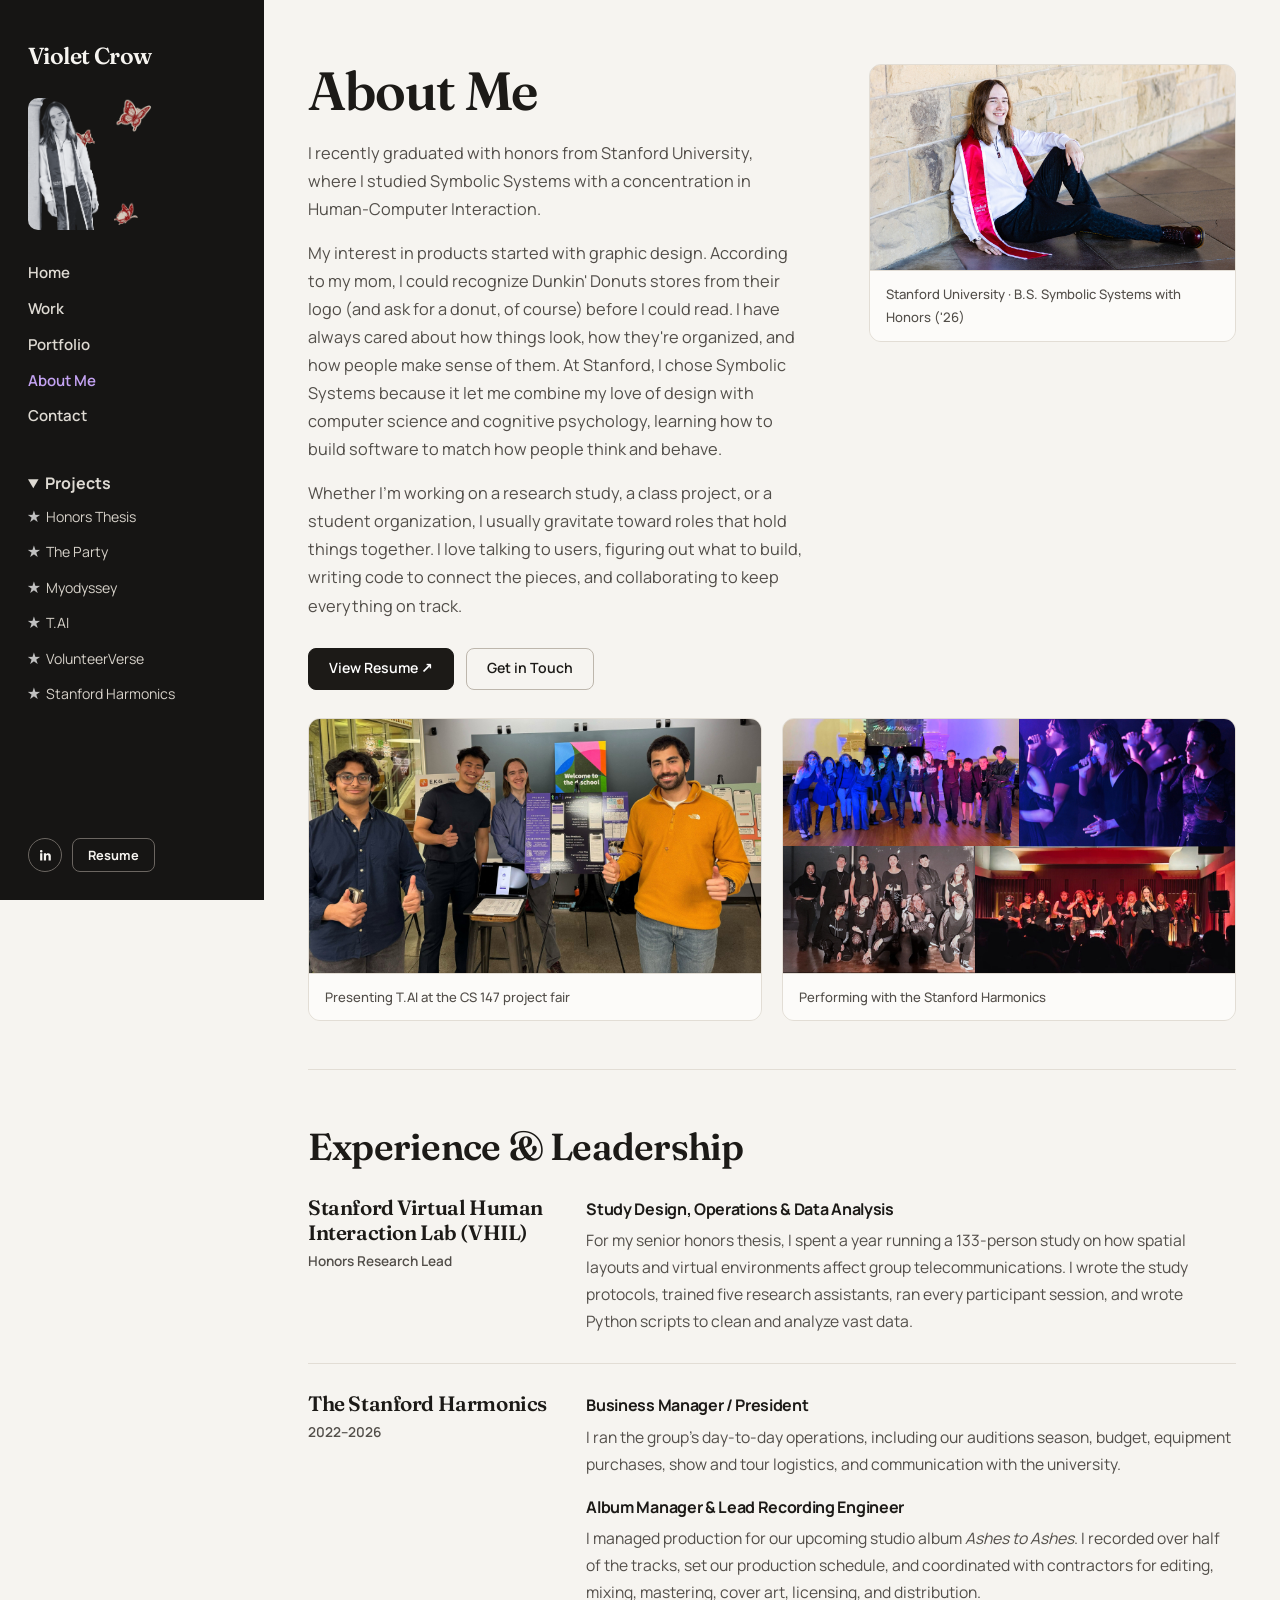
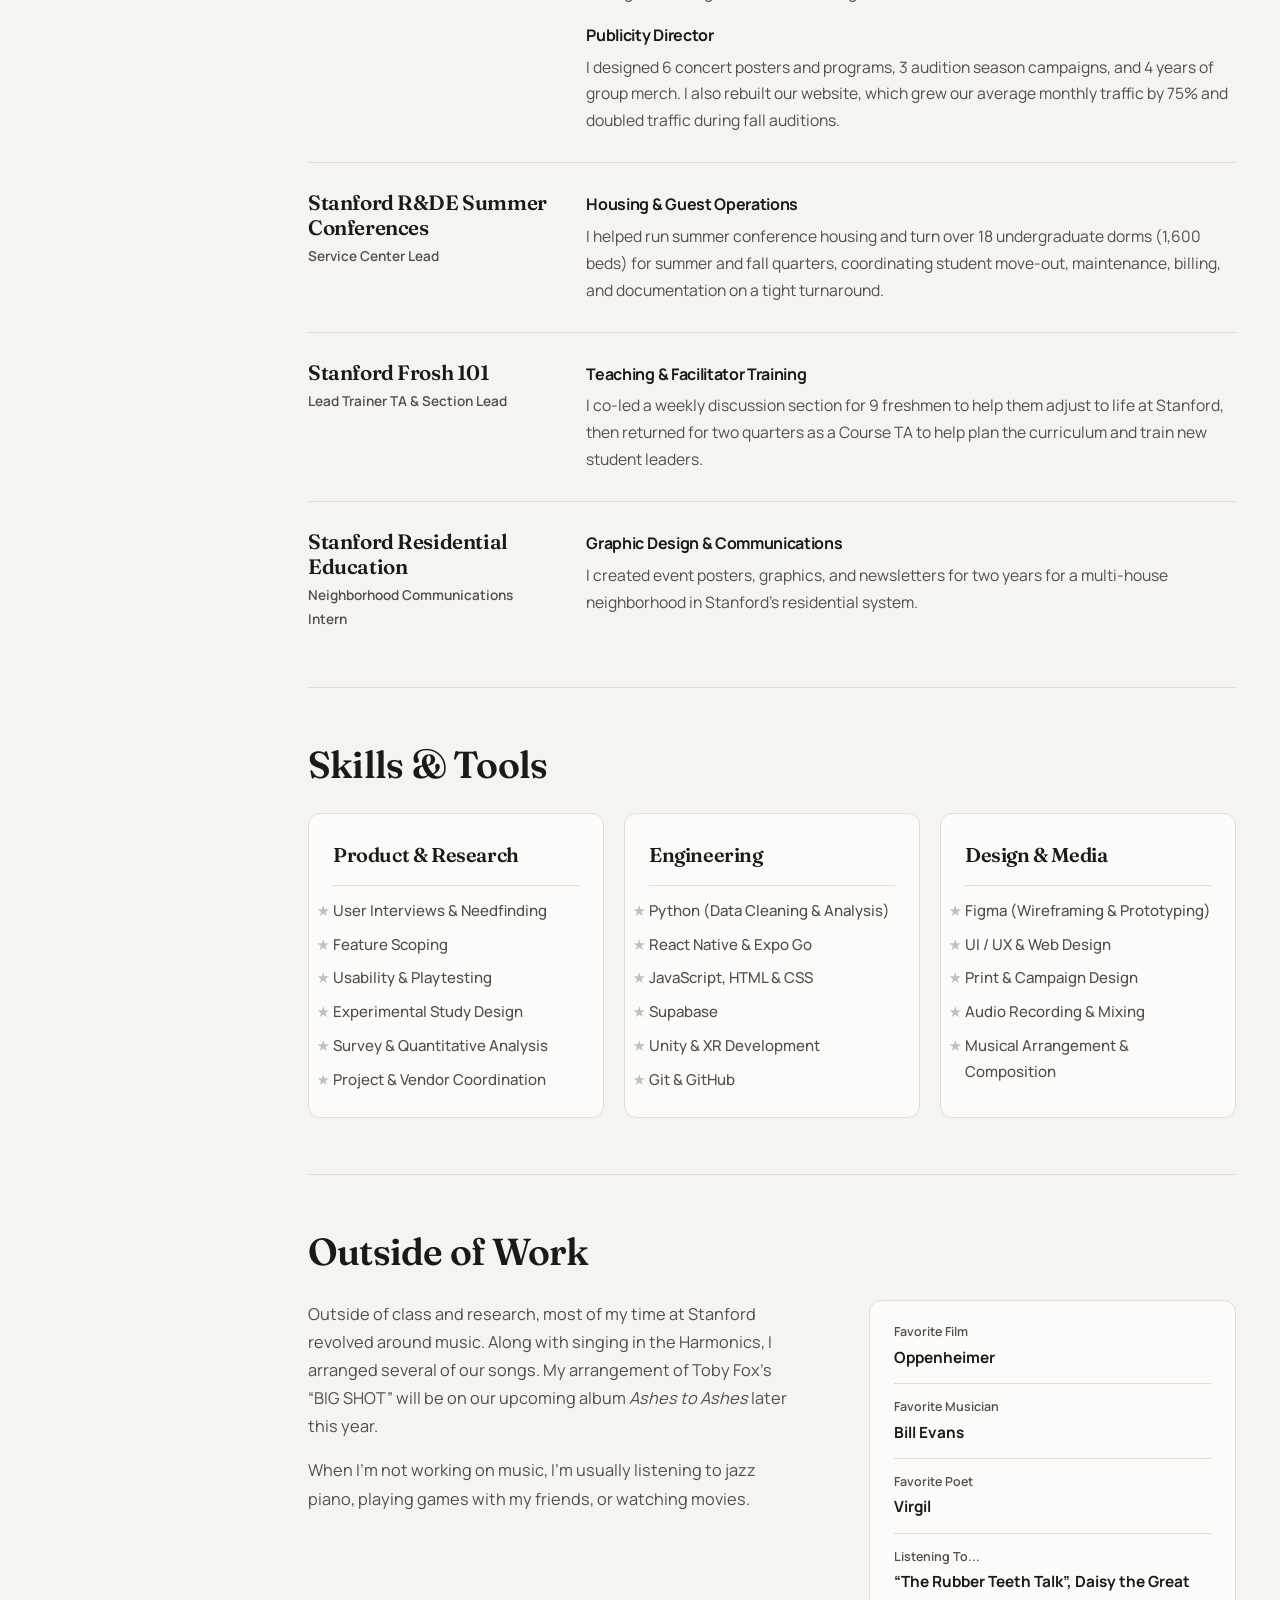
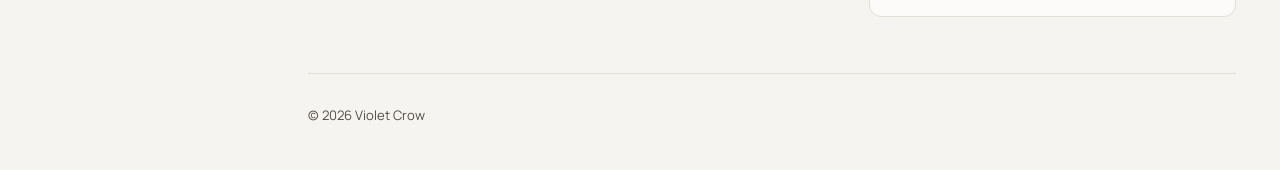
==== commit a7f67b59: "uploaded big shot and deep blue current mixes and moved playtest off of youtube" ====
--- a/about/index.html
+++ b/about/index.html
@@ -50,16 +50,17 @@
           <a href="../contact/">Contact</a>
         </nav>
 
-        <section class="recent-projects" aria-labelledby="recent-projects-heading">
-          <h2 id="recent-projects-heading">Recent Projects</h2>
+        <details class="recent-projects project-index" open>
+          <summary>Projects</summary>
           <ul>
-            <li><a href="../work/thesis/">Thesis</a></li>
+            <li><a href="../work/thesis/">Honors Thesis</a></li>
+            <li><a href="../work/the-party/">The Party</a></li>
+            <li><a href="../work/myodyssey/">Myodyssey</a></li>
+            <li><a href="../work/tai/">T.AI</a></li>
             <li><a href="../work/volunteerverse/">VolunteerVerse</a></li>
-            <li><a href="../work/tai/">T.AI</a></li>
-            <li><a href="../work/harmonics/">Harmonics</a></li>
-            <li><a href="../work/myodyssey/">Myodyssey</a></li>
+            <li><a href="../work/harmonics/">Stanford Harmonics</a></li>
           </ul>
-        </section>
+        </details>
 
         <div class="sidebar-actions">
           <a
--- a/styles.css
+++ b/styles.css
@@ -1131,4 +1131,82 @@
     align-items: flex-start;
     padding: 20px 22px;
   }
-}+}
+
+@media screen and (max-width: 760px) {
+  [id] { scroll-margin-top: 5rem; }
+  .sidebar.is-open { max-height: 100dvh; overflow-y: auto; }
+}
+
+@page { size: letter; margin: .55in .65in; }
+
+@media print {
+  .project-page { background: var(--bg); print-color-adjust: exact; -webkit-print-color-adjust: exact; }
+  .project-page .site-shell, .project-page .main { min-height: 0; }
+  .project-page .main { margin: 0; }
+  .project-page .container { width: 100%; }
+  .project-page .sidebar { position: static; display: block; width: auto; padding: 9pt 15pt; }
+  .project-page .sidebar-top { display: block; }
+  .project-page .brand { color: white; font-size: 17pt; margin: 0; }
+  .project-page :is(.profile-photo,.sidebar-menu,.menu-toggle,.hero-actions,.back-link,.project-nav-footer,footer,iframe,video,audio,.embed-header a) { display: none; }
+  .project-page .case-hero { padding: 12pt 0 8pt; }
+  .project-page .case-hero h1 { font-size: 29pt; }
+  .project-page .case-subtitle { font-size: 12pt; margin-top: 6pt; }
+  .project-page .case-meta-grid { grid-template-columns: repeat(2, 1fr); gap: 5pt 14pt; margin-top: 8pt; padding: 7pt 0; }
+  .project-page .meta-item { padding: 0; }
+  .project-page .meta-label { font-size: 8pt; }
+  .project-page .meta-value { font-size: 10pt; }
+  .project-page .section { padding: 10pt 0; }
+  .project-page .case-grid, .project-page .case-body { display: block; }
+  .project-page :is(h2,.section-heading) { font-size: 18pt; line-height: 1.15; margin: 0 0 6pt; break-after: avoid; }
+  .project-page .case-body { max-width: none; }
+  .project-page :is(.case-body p,.case-body li,.callout-box p) { font-size: 10.5pt; line-height: 1.46; }
+  .project-page .case-body p+p { margin-top: 5pt; }
+  .project-page figure { break-inside: avoid; }
+  .project-page .case-banner { margin: 8pt 0 0; }
+  .project-page .case-banner img { height: 1.95in; }
+  .project-page .case-gallery { display: grid; grid-template-columns: repeat(2,minmax(0,1fr)); gap: 8pt; margin: 8pt 0 0; break-inside: avoid; }
+  .project-page .case-gallery.single { grid-template-columns: 1fr; }
+  .project-page .case-gallery.three-col { grid-template-columns: repeat(3,minmax(0,1fr)); }
+  .project-page .photo-card img { height: 1.9in; }
+  .project-page .case-gallery.single img { height: 2.4in; }
+  .project-page .photo-caption { font-size: 9pt; padding: 4pt 6pt; line-height: 1.35; }
+  .project-page .section:has(> .case-grid #execution-heading), .project-page .section:has(#web-heading), .project-page #brand-gallery { break-before: page; }
+  .project-page .audio-card, .project-page .embed-card { padding: 4pt 7pt; }
+  .project-page .embed-header { padding: 2pt; }
+  .project-page .track-btn { color: var(--ink); background: transparent; padding: 2pt; border: 0; }
+  .project-page .embed-grid { display: block; }
+}
+@media print {
+  .project-page .section { padding: 7pt 0; }
+  .project-page #deliverables .embed-grid { display: flex; flex-wrap: wrap; gap: 3pt 8pt; }
+  .project-page #deliverables .embed-header { min-height: 0; }
+  .project-page #deliverables .embed-title { font-size: 9pt; }
+  .project-page:has(#sequence) .case-meta-grid { display: flex; align-items: start; gap: 18pt; }
+  .project-page:has(#soundtrack) .section[aria-labelledby="takeaways-heading"] { break-before: page; }
+}
+
+.project-index summary {cursor:pointer; font-weight:700; color:#dedad3; padding-block:5px;}
+.project-index a[aria-current="page"] {font-weight:800;}
+.party-cover {display:grid;place-items:center;min-height:9rem;aspect-ratio:16/9;border-radius:var(--radius);color:#fff3e9;background:radial-gradient(ellipse at 35% 40%,#8c353a,#401b28 55%,#141018);}
+.party-cover span {font:600 clamp(2.4rem,5vw,5rem)/1 "Fraunces",Georgia,serif;letter-spacing:-.06em;}
+.recording-credits {display:flex;flex-wrap:wrap;gap:1.2rem 4rem;margin-top:1rem;}
+.recording-credits p {color:var(--muted);}
+.print-media-note {display:none;}
+@media print {
+  .project-page .print-media-note {display:block;font-size:10pt;line-height:1.4;margin:3pt 5pt;}
+  .project-page #deliverables .embed-grid {display:block;}
+  .project-page .section:has(#deliverables-heading) {break-inside:avoid;}
+  .project-page #recordings {break-inside:avoid;}
+}
+
+.print-media-still {display:none;}
+.track-duration {font-variant-numeric:tabular-nums;opacity:.8;}
+@media print {
+  .project-page #deliverables {break-before:page;}
+  .project-page .print-media-still {display:block;max-height:1.95in;max-width:95%;object-fit:contain;margin:4pt auto;}
+  .project-page #deliverables .embed-card {break-inside:avoid;margin:5pt 0;}
+}
+@media print {
+  .project-page:has(#recordings) #operations {break-before:page;}
+}
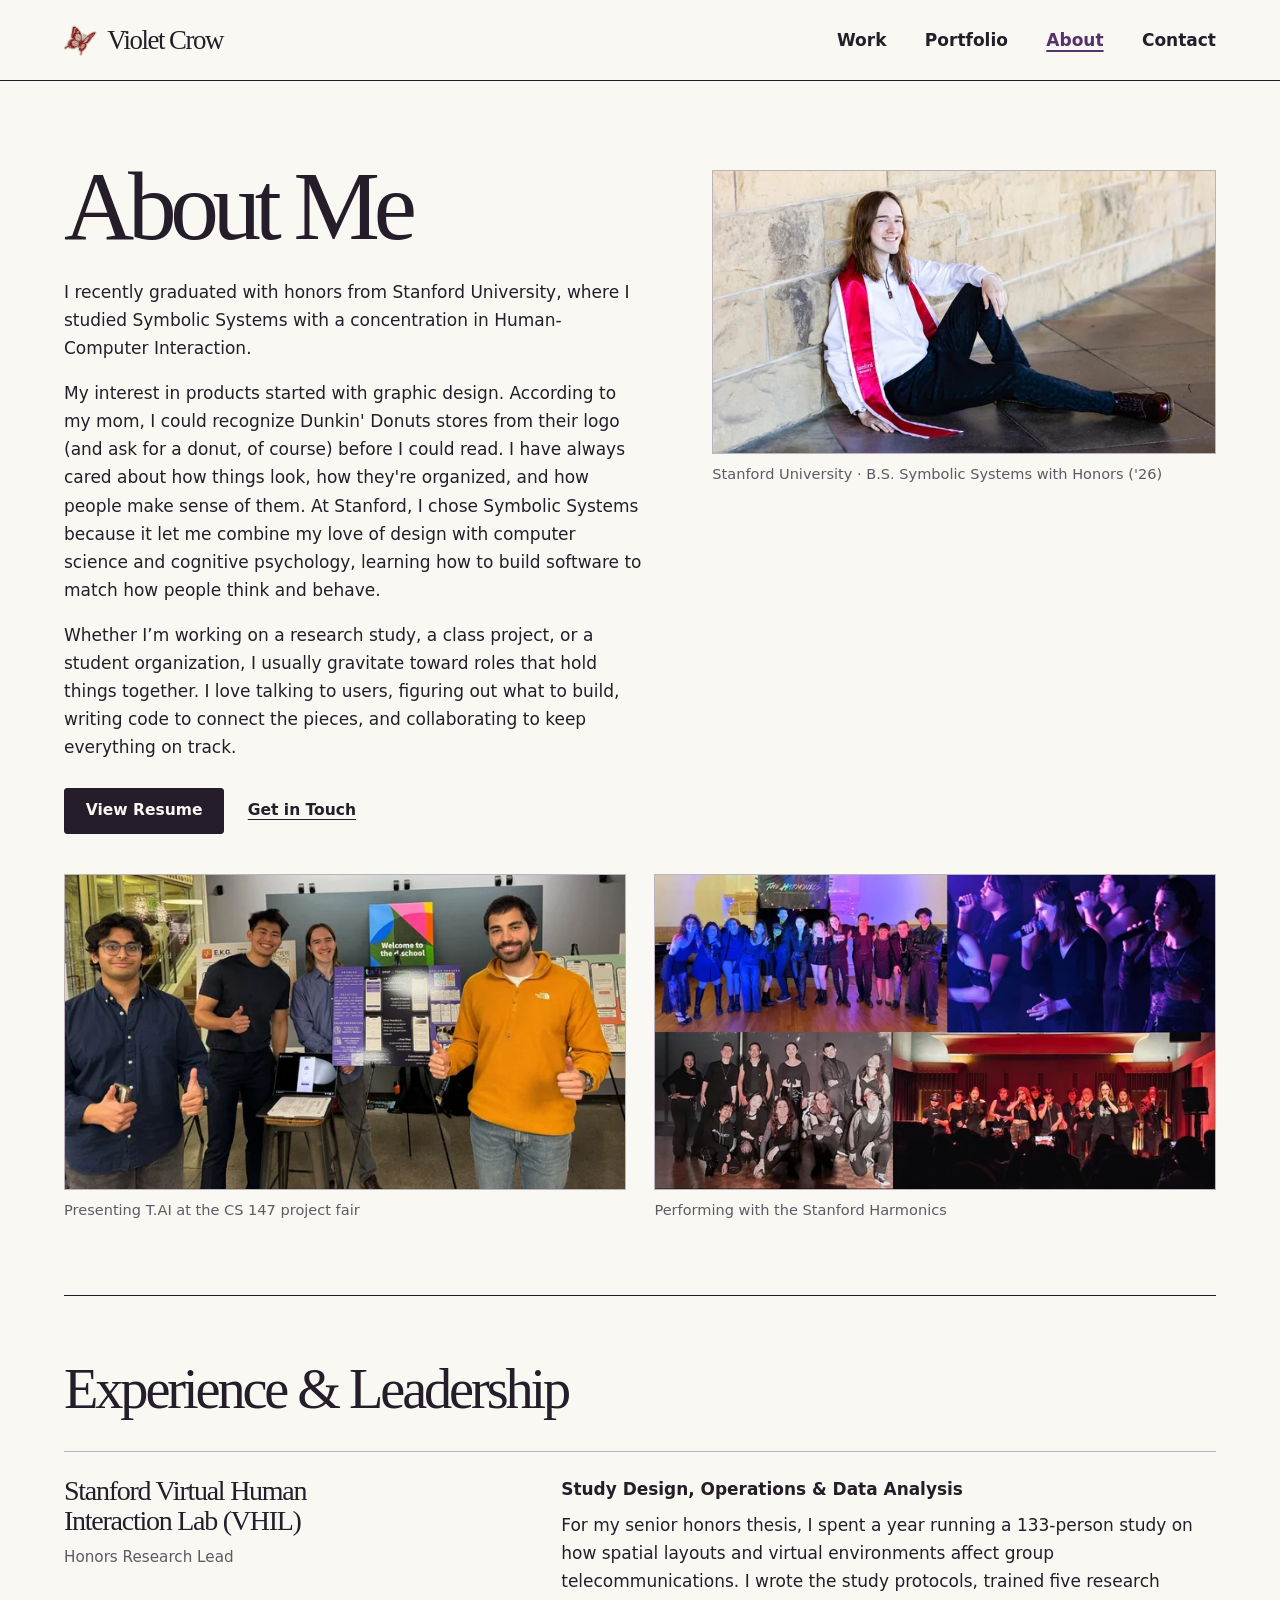
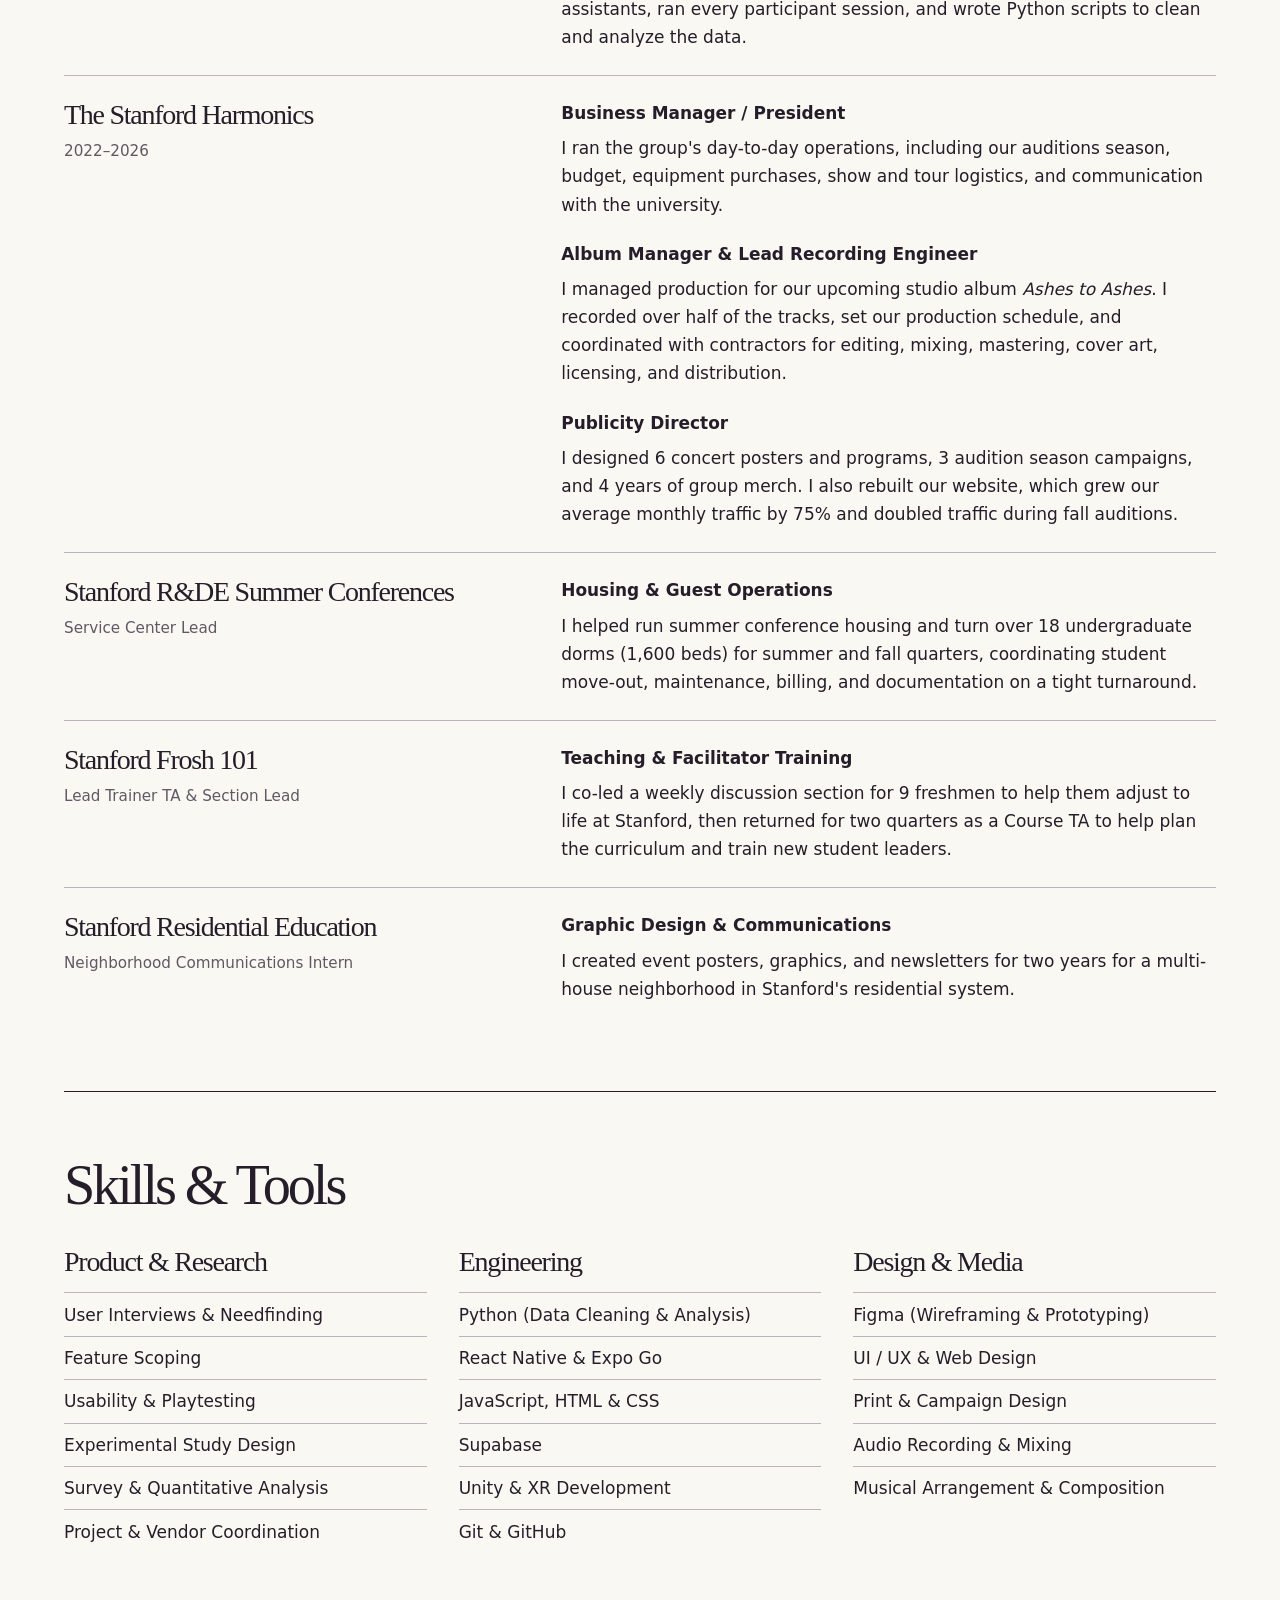
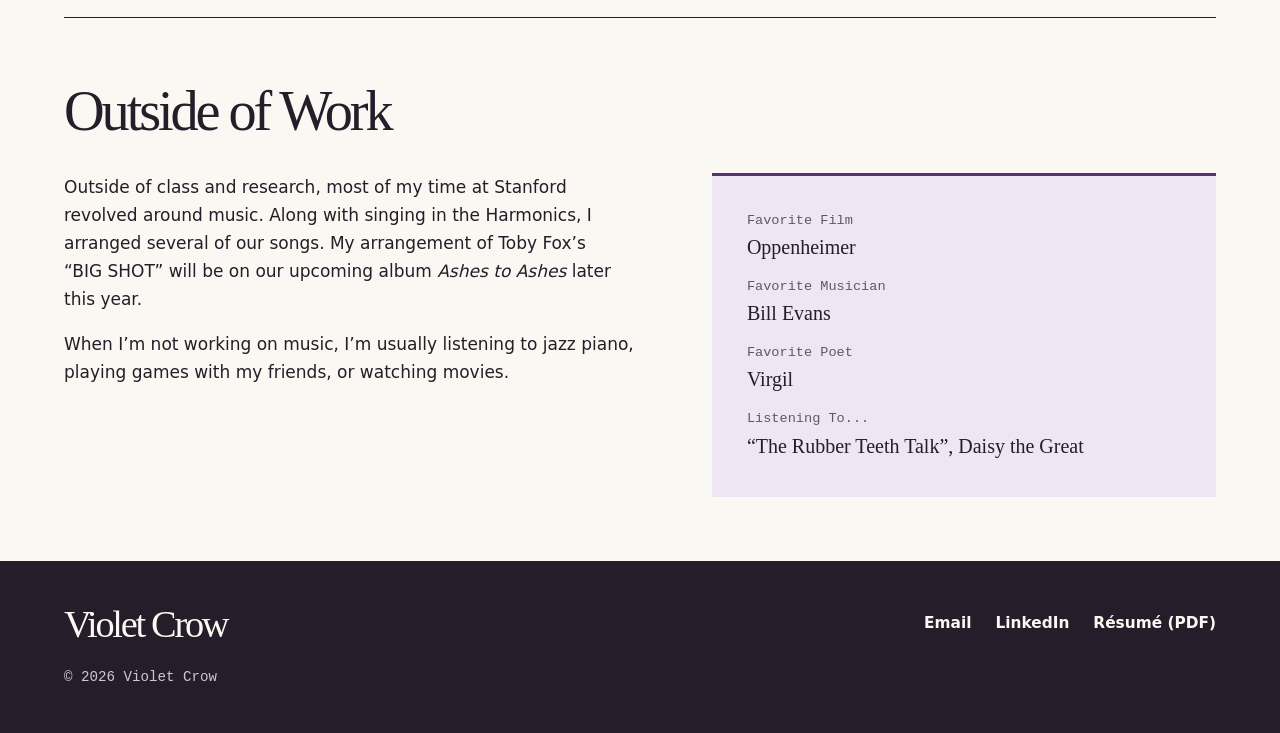
==== commit 6334d27e: "I let it go nuts" ====
--- a/about/index.html
+++ b/about/index.html
@@ -1,351 +1,200 @@
-<!DOCTYPE html>
+<!doctype html>
 <html lang="en">
 <head>
-  <meta charset="UTF-8" />
-  <meta name="viewport" content="width=device-width, initial-scale=1.0" />
-  <meta
-    name="description"
-    content="About Violet Crow — Stanford Symbolic Systems (HCI) graduate working across product, research, design, and engineering."
-  />
+  <meta charset="utf-8">
+  <meta name="viewport" content="width=device-width, initial-scale=1">
+  <meta name="description" content="About Violet Crow — Stanford Symbolic Systems (HCI) graduate working across product, research, design, and engineering.">
   <title>About Me | Violet Crow</title>
+  <link rel="icon" href="../assets/web/butterfly.png">
+  <link rel="stylesheet" href="../styles.css">
 
-  <link rel="preconnect" href="https://fonts.googleapis.com" />
-  <link rel="preconnect" href="https://fonts.gstatic.com" crossorigin />
-  <link
-    href="https://fonts.googleapis.com/css2?family=Fraunces:opsz,wght@9..144,600;9..144,700&family=Manrope:wght@400;500;600;700;800&display=swap"
-    rel="stylesheet"
-  />
-  <link rel="stylesheet" href="../styles.css" />
 </head>
-
-<body>
-  <div class="site-shell">
-    <aside class="sidebar" id="sidebar" aria-label="Site navigation">
-      <div class="sidebar-top">
-        <a class="brand" href="../">Violet Crow</a>
-        <img
-          class="profile-photo"
-          src="../assets/images/profile.png"
-          alt="Portrait of Violet Crow"
-          width="132"
-          height="132"
-        />
-        <button
-          class="menu-toggle"
-          id="menu-toggle"
-          type="button"
-          aria-expanded="false"
-          aria-controls="sidebar-menu"
-        >
-          Menu
-        </button>
-      </div>
-
-      <div class="sidebar-menu" id="sidebar-menu">
-        <nav class="sidebar-nav" aria-label="Primary">
-          <a href="../">Home</a>
-          <a href="../#work">Work</a>
-          <a href="../portfolio/">Portfolio</a>
-          <a href="./" aria-current="page">About Me</a>
-          <a href="../contact/">Contact</a>
-        </nav>
-
-        <details class="recent-projects project-index" open>
-          <summary>Projects</summary>
-          <ul>
-            <li><a href="../work/thesis/">Honors Thesis</a></li>
-            <li><a href="../work/the-party/">The Party</a></li>
-            <li><a href="../work/myodyssey/">Myodyssey</a></li>
-            <li><a href="../work/tai/">T.AI</a></li>
-            <li><a href="../work/volunteerverse/">VolunteerVerse</a></li>
-            <li><a href="../work/harmonics/">Stanford Harmonics</a></li>
+<body class="about-page">
+  <a class="skip-link" href="#main">Skip to content</a>
+  <header class="masthead">
+    <div class="mast-inner">
+      <a class="brand" href="../" aria-label="Violet Crow, home"><img src="../assets/web/butterfly.png" width="40" height="38" alt=""> Violet Crow</a>
+      <nav class="primary" aria-label="Primary">
+        <a href="../#work">Work</a>
+        <a href="../portfolio/">Portfolio</a>
+        <a href="../about/" aria-current="page">About</a>
+        <a href="../contact/">Contact</a>
+      </nav>
+    </div>
+  </header>
+  <main class="container" id="main" tabindex="-1">
+    <section class="page-hero">
+      <div class="about-intro-grid">
+        <div>
+          <h1>About Me</h1>
+          <div class="prose">
+            <p>I recently graduated with honors from Stanford University, where I studied Symbolic Systems with a concentration in Human-Computer Interaction.</p>
+            <p>My interest in products started with graphic design. According to my mom, I could recognize Dunkin' Donuts stores from their logo (and ask for a donut, of course) before I could read. I have always cared about how things look, how they're organized, and how people make sense of them. At Stanford, I chose Symbolic Systems because it let me combine my love of design with computer science and cognitive psychology, learning how to build software to match how people think and behave.</p>
+            <p>Whether I’m working on a research study, a class project, or a student organization, I usually gravitate toward roles that hold things together. I love talking to users, figuring out what to build, writing code to connect the pieces, and collaborating to keep everything on track.</p>
+          </div>
+          <div class="hero-actions">
+            <a class="pill-button" href="../assets/docs/VioletCrowResume.pdf" target="_blank" rel="noopener noreferrer">View Resume</a>
+            <a class="pill-button secondary" href="../contact/">Get in Touch</a>
+          </div>
+        </div>
+        <figure class="photo-card">
+          <img src="../assets/web/about-portrait-1280.webp" alt="Violet Crow on Stanford's campus" width="1280" height="720" decoding="async" srcset="../assets/web/about-portrait-640.webp 640w, ../assets/web/about-portrait-1280.webp 1280w" sizes="(max-width: 720px) 92vw, (max-width: 1280px) 49vw, 640px">
+          <figcaption class="photo-caption">Stanford University · B.S. Symbolic Systems with Honors ('26)</figcaption>
+        </figure>
+      </div>
+      <div class="photo-strip">
+        <figure class="photo-card">
+          <img src="../assets/web/about-presenting-1280.webp" alt="Violet presenting HCI and product research" loading="lazy" width="1280" height="720" decoding="async" srcset="../assets/web/about-presenting-640.webp 640w, ../assets/web/about-presenting-1280.webp 1280w" sizes="(max-width: 720px) 92vw, (max-width: 1280px) 49vw, 640px">
+          <figcaption class="photo-caption">Presenting T.AI at the CS 147 project fair</figcaption>
+        </figure>
+        <figure class="photo-card">
+          <img src="../assets/web/about-harmonics-1280.webp" alt="Violet with the Stanford Harmonics" loading="lazy" width="1280" height="720" decoding="async" srcset="../assets/web/about-harmonics-640.webp 640w, ../assets/web/about-harmonics-1280.webp 1280w" sizes="(max-width: 720px) 92vw, (max-width: 1280px) 49vw, 640px">
+          <figcaption class="photo-caption">Performing with the Stanford Harmonics</figcaption>
+        </figure>
+      </div>
+    </section>
+    <section class="section" aria-labelledby="experience-heading">
+      <div class="section-heading">
+        <h2 id="experience-heading">Experience &amp; Leadership</h2>
+      </div>
+      <div class="experience-list">
+        <article class="experience-item">
+          <div>
+            <h3 class="experience-org">Stanford Virtual Human Interaction Lab (VHIL)</h3>
+            <p class="experience-period">Honors Research Lead</p>
+          </div>
+          <div>
+            <h4 class="experience-role">Study Design, Operations &amp; Data Analysis</h4>
+            <p class="experience-desc">For my senior honors thesis, I spent a year running a 133-person study on how spatial layouts and virtual environments affect group telecommunications. I wrote the study protocols, trained five research assistants, ran every participant session, and wrote Python scripts to clean and analyze the data.</p>
+          </div>
+        </article>
+        <article class="experience-item">
+          <div>
+            <h3 class="experience-org">The Stanford Harmonics</h3>
+            <p class="experience-period">2022–2026</p>
+          </div>
+          <div class="sub-roles">
+            <div>
+              <h4 class="experience-role">Business Manager / President</h4>
+              <p class="experience-desc">I ran the group's day-to-day operations, including our auditions season, budget, equipment purchases, show and tour logistics, and communication with the university.</p>
+            </div>
+            <div>
+              <h4 class="experience-role">Album Manager &amp; Lead Recording Engineer</h4>
+              <p class="experience-desc">I managed production for our upcoming studio album <em>Ashes to Ashes</em>. I recorded over half of the tracks, set our production schedule, and coordinated with contractors for editing, mixing, mastering, cover art, licensing, and distribution.</p>
+            </div>
+            <div>
+              <h4 class="experience-role">Publicity Director</h4>
+              <p class="experience-desc">I designed 6 concert posters and programs, 3 audition season campaigns, and 4 years of group merch. I also rebuilt our website, which grew our average monthly traffic by 75% and doubled traffic during fall auditions.</p>
+            </div>
+          </div>
+        </article>
+        <article class="experience-item">
+          <div>
+            <h3 class="experience-org">Stanford R&amp;DE Summer Conferences</h3>
+            <p class="experience-period">Service Center Lead</p>
+          </div>
+          <div>
+            <h4 class="experience-role">Housing &amp; Guest Operations</h4>
+            <p class="experience-desc">I helped run summer conference housing and turn over 18 undergraduate dorms (1,600 beds) for summer and fall quarters, coordinating student move-out, maintenance, billing, and documentation on a tight turnaround.</p>
+          </div>
+        </article>
+        <article class="experience-item">
+          <div>
+            <h3 class="experience-org">Stanford Frosh 101</h3>
+            <p class="experience-period">Lead Trainer TA &amp; Section Lead</p>
+          </div>
+          <div>
+            <h4 class="experience-role">Teaching &amp; Facilitator Training</h4>
+            <p class="experience-desc">I co-led a weekly discussion section for 9 freshmen to help them adjust to life at Stanford, then returned for two quarters as a Course TA to help plan the curriculum and train new student leaders.</p>
+          </div>
+        </article>
+        <article class="experience-item">
+          <div>
+            <h3 class="experience-org">Stanford Residential Education</h3>
+            <p class="experience-period">Neighborhood Communications Intern</p>
+          </div>
+          <div>
+            <h4 class="experience-role">Graphic Design &amp; Communications</h4>
+            <p class="experience-desc">I created event posters, graphics, and newsletters for two years for a multi-house neighborhood in Stanford's residential system.</p>
+          </div>
+        </article>
+      </div>
+    </section>
+    <section class="section" aria-labelledby="skills-heading">
+      <div class="section-heading">
+        <h2 id="skills-heading">Skills &amp; Tools</h2>
+      </div>
+      <div class="card-grid-3">
+        <div class="info-card">
+          <h3>Product &amp; Research</h3>
+          <ul class="skill-list">
+            <li>User Interviews &amp; Needfinding</li>
+            <li>Feature Scoping</li>
+            <li>Usability &amp; Playtesting</li>
+            <li>Experimental Study Design</li>
+            <li>Survey &amp; Quantitative Analysis</li>
+            <li>Project &amp; Vendor Coordination</li>
           </ul>
-        </details>
-
-        <div class="sidebar-actions">
-          <a
-            class="social-button"
-            href="https://www.linkedin.com/in/violet-crow/"
-            target="_blank"
-            rel="noopener noreferrer"
-            aria-label="LinkedIn"
-            title="LinkedIn"
-          >
-            <svg viewBox="0 0 24 24" aria-hidden="true">
-              <path d="M6.94 8.5H3.4V20h3.54V8.5ZM5.17 3A2.06 2.06 0 1 0 5.17 7.12 2.06 2.06 0 0 0 5.17 3ZM20.6 13.41c0-3.46-1.85-5.07-4.32-5.07-1.99 0-2.88 1.1-3.38 1.87V8.5H9.36V20h3.54v-5.69c0-1.5.28-2.95 2.14-2.95 1.84 0 1.87 1.71 1.87 3.04V20h3.55v-6.59Z" />
-            </svg>
-          </a>
-          <a
-            class="resume-button"
-            href="https://violetcrow.me/assets/docs/VioletCrowResume.pdf"
-            title="Resume"
-            target="_blank"
-            rel="noopener noreferrer"
-          >
-            Resume
-          </a>
-        </div>
-      </div>
-    </aside>
-
-    <main class="main">
-      <div class="container">
-        <!-- 1. Intro -->
-        <section class="page-hero">
-          <div class="about-intro-grid">
-            <div>
-              <h1>About Me</h1>
-              <div class="prose">
-                <p>
-                  I recently graduated with honors from Stanford University, where I studied Symbolic Systems with a concentration in Human-Computer Interaction.
-                </p>
-                <p>
-                  My interest in products started with graphic design. According to my mom, I could recognize Dunkin' Donuts stores from their logo (and ask for a donut, of course) before I could read. I have always cared about how things look, how they're organized, and how people make sense of them. At Stanford, I chose Symbolic Systems because it let me combine my love of design with computer science and cognitive psychology, learning how to build software to match how people think and behave.
-                </p>
-                <p>
-                  Whether I’m working on a research study, a class project, or a student organization, I usually gravitate toward roles that hold things together. I love talking to users, figuring out what to build, writing code to connect the pieces, and collaborating to keep everything on track.
-                </p>
-              </div>
-
-              <div class="hero-actions">
-                <a
-                  class="pill-button"
-                  href="https://violetcrow.me/assets/docs/VioletCrowResume.pdf"
-                  target="_blank"
-                  rel="noopener noreferrer"
-                >
-                  View Resume ↗
-                </a>
-                <a class="pill-button secondary" href="../contact/">Get in Touch</a>
-              </div>
-            </div>
-
-            <figure class="photo-card">
-              <img
-                src="../assets/images/about-portrait.jpg"
-                alt="Violet Crow on Stanford's campus"
-              />
-              <figcaption class="photo-caption">
-                Stanford University · B.S. Symbolic Systems with Honors ('26)
-              </figcaption>
-            </figure>
-          </div>
-
-          <div class="photo-strip">
-            <figure class="photo-card">
-              <img
-                src="../assets/images/about-presenting.jpg"
-                alt="Violet presenting HCI and product research"
-                loading="lazy"
-              />
-              <figcaption class="photo-caption">
-                Presenting T.AI at the CS 147 project fair
-              </figcaption>
-            </figure>
-
-            <figure class="photo-card">
-              <img
-                src="../assets/images/about-harmonics.jpg"
-                alt="Violet with the Stanford Harmonics"
-                loading="lazy"
-              />
-              <figcaption class="photo-caption">
-                Performing with the Stanford Harmonics
-              </figcaption>
-            </figure>
-          </div>
-        </section>
-
-        <!-- 2. Experience & Leadership -->
-        <section class="section" aria-labelledby="experience-heading">
-          <div class="section-heading">
-            <h2 id="experience-heading">Experience & Leadership</h2>
-          </div>
-
-          <div class="experience-list">
-            <!-- VHIL -->
-            <article class="experience-item">
-              <div>
-                <h3 class="experience-org">Stanford Virtual Human Interaction Lab (VHIL)</h3>
-                <p class="experience-period">Honors Research Lead</p>
-              </div>
-              <div>
-                <h4 class="experience-role">Study Design, Operations & Data Analysis</h4>
-                <p class="experience-desc">
-                  For my senior honors thesis, I spent a year running a 133-person study on how spatial layouts and virtual environments affect group telecommunications. I wrote the study protocols, trained five research assistants, ran every participant session, and wrote Python scripts to clean and analyze vast data.
-                </p>
-              </div>
-            </article>
-
-            <!-- Stanford Harmonics -->
-            <article class="experience-item">
-              <div>
-                <h3 class="experience-org">The Stanford Harmonics</h3>
-                <p class="experience-period">2022–2026</p>
-              </div>
-              <div class="sub-roles">
-                <div>
-                  <h4 class="experience-role">Business Manager / President</h4>
-                  <p class="experience-desc">
-                    I ran the group's day-to-day operations, including our auditions season, budget, equipment purchases, show and tour logistics, and communication with the university.
-                  </p>
-                </div>
-                <div>
-                  <h4 class="experience-role">Album Manager & Lead Recording Engineer</h4>
-                  <p class="experience-desc">
-                    I managed production for our upcoming studio album <em>Ashes to Ashes</em>. I recorded over half of the tracks, set our production schedule, and coordinated with contractors for editing, mixing, mastering, cover art, licensing, and distribution.
-                  </p>
-                </div>
-                <div>
-                  <h4 class="experience-role">Publicity Director</h4>
-                  <p class="experience-desc">
-                    I designed 6 concert posters and programs, 3 audition season campaigns, and 4 years of group merch. I also rebuilt our website, which grew our average monthly traffic by 75% and doubled traffic during fall auditions.
-                  </p>
-                </div>
-              </div>
-            </article>
-
-            <!-- Stanford R&DE -->
-            <article class="experience-item">
-              <div>
-                <h3 class="experience-org">Stanford R&DE Summer Conferences</h3>
-                <p class="experience-period">Service Center Lead</p>
-              </div>
-              <div>
-                <h4 class="experience-role">Housing & Guest Operations</h4>
-                <p class="experience-desc">
-                  I helped run summer conference housing and turn over 18 undergraduate dorms (1,600 beds) for summer and fall quarters, coordinating student move-out, maintenance, billing, and documentation on a tight turnaround.
-                </p>
-              </div>
-            </article>
-
-            <!-- Frosh 101 -->
-            <article class="experience-item">
-              <div>
-                <h3 class="experience-org">Stanford Frosh 101</h3>
-                <p class="experience-period">Lead Trainer TA & Section Lead</p>
-              </div>
-              <div>
-                <h4 class="experience-role">Teaching & Facilitator Training</h4>
-                <p class="experience-desc">
-                  I co-led a weekly discussion section for 9 freshmen to help them adjust to life at Stanford, then returned for two quarters as a Course TA to help plan the curriculum and train new student leaders.
-                </p>
-              </div>
-            </article>
-
-            <!-- Stanford ResEd -->
-            <article class="experience-item">
-              <div>
-                <h3 class="experience-org">Stanford Residential Education</h3>
-                <p class="experience-period">Neighborhood Communications Intern</p>
-              </div>
-              <div>
-                <h4 class="experience-role">Graphic Design & Communications</h4>
-                <p class="experience-desc">
-                  I created event posters, graphics, and newsletters for two years for a multi-house neighborhood in Stanford's residential system.
-                </p>
-              </div>
-            </article>
-          </div>
-        </section>
-
-        <!-- 3. Skills & Tools -->
-        <section class="section" aria-labelledby="skills-heading">
-          <div class="section-heading">
-            <h2 id="skills-heading">Skills & Tools</h2>
-          </div>
-
-          <div class="card-grid-3">
-            <div class="info-card">
-              <h3>Product & Research</h3>
-              <ul class="skill-list">
-                <li>User Interviews & Needfinding</li>
-                <li>Feature Scoping</li>
-                <li>Usability & Playtesting</li>
-                <li>Experimental Study Design</li>
-                <li>Survey & Quantitative Analysis</li>
-                <li>Project & Vendor Coordination</li>
-              </ul>
-            </div>
-
-            <div class="info-card">
-              <h3>Engineering</h3>
-              <ul class="skill-list">
-                <li>Python (Data Cleaning & Analysis)</li>
-                <li>React Native & Expo Go</li>
-                <li>JavaScript, HTML & CSS</li>
-                <li>Supabase</li>
-                <li>Unity & XR Development</li>
-                <li>Git & GitHub</li>
-              </ul>
-            </div>
-
-            <div class="info-card">
-              <h3>Design & Media</h3>
-              <ul class="skill-list">
-                <li>Figma (Wireframing & Prototyping)</li>
-                <li>UI / UX & Web Design</li>
-                <li>Print & Campaign Design</li>
-                <li>Audio Recording & Mixing</li>
-                <li>Musical Arrangement & Composition</li>
-              </ul>
-            </div>
-          </div>
-        </section>
-
-        <!-- 4. Outside of Work -->
-        <section class="section" aria-labelledby="beyond-heading">
-          <div class="section-heading">
-            <h2 id="beyond-heading">Outside of Work</h2>
-          </div>
-
-          <div class="beyond-grid">
-            <div class="prose">
-              <p>
-                Outside of class and research, most of my time at Stanford revolved around music. Along with singing in the Harmonics, I arranged several of our songs. My arrangement of Toby Fox’s “BIG SHOT” will be on our upcoming album <em>Ashes to Ashes</em> later this year.
-              </p>
-              <p>
-                When I’m not working on music, I’m usually listening to jazz piano, playing games with my friends, or watching movies.
-              </p>
-            </div>
-
-            <dl class="favorites-box" aria-label="Quick favorites">
-              <div class="favorite-row">
-                <dt class="favorite-label">Favorite Film</dt>
-                <dd class="favorite-value">Oppenheimer</dd>
-              </div>
-              <div class="favorite-row">
-                <dt class="favorite-label">Favorite Musician</dt>
-                <dd class="favorite-value">Bill Evans</dd>
-              </div>
-              <div class="favorite-row">
-                <dt class="favorite-label">Favorite Poet</dt>
-                <dd class="favorite-value">Virgil</dd>
-              </div>
-              <div class="favorite-row">
-                <dt class="favorite-label">Listening To...</dt>
-                <dd class="favorite-value">“The Rubber Teeth Talk”, Daisy the Great</dd>
-              </div>
-            </dl>
-          </div>
-        </section>
-
-        <footer>
-          © 2026 Violet Crow
-        </footer>
-      </div>
-    </main>
-  </div>
-
-  <script>
-    const menuToggle = document.getElementById('menu-toggle');
-    const sidebar = document.getElementById('sidebar');
-
-    menuToggle.addEventListener('click', () => {
-      const isOpen = sidebar.classList.toggle('is-open');
-      menuToggle.setAttribute('aria-expanded', isOpen);
-      menuToggle.textContent = isOpen ? 'Close' : 'Menu';
-    });
-  </script>
+        </div>
+        <div class="info-card">
+          <h3>Engineering</h3>
+          <ul class="skill-list">
+            <li>Python (Data Cleaning &amp; Analysis)</li>
+            <li>React Native &amp; Expo Go</li>
+            <li>JavaScript, HTML &amp; CSS</li>
+            <li>Supabase</li>
+            <li>Unity &amp; XR Development</li>
+            <li>Git &amp; GitHub</li>
+          </ul>
+        </div>
+        <div class="info-card">
+          <h3>Design &amp; Media</h3>
+          <ul class="skill-list">
+            <li>Figma (Wireframing &amp; Prototyping)</li>
+            <li>UI / UX &amp; Web Design</li>
+            <li>Print &amp; Campaign Design</li>
+            <li>Audio Recording &amp; Mixing</li>
+            <li>Musical Arrangement &amp; Composition</li>
+          </ul>
+        </div>
+      </div>
+    </section>
+    <section class="section" aria-labelledby="beyond-heading">
+      <div class="section-heading">
+        <h2 id="beyond-heading">Outside of Work</h2>
+      </div>
+      <div class="beyond-grid">
+        <div class="prose">
+          <p>Outside of class and research, most of my time at Stanford revolved around music. Along with singing in the Harmonics, I arranged several of our songs. My arrangement of Toby Fox’s “BIG SHOT” will be on our upcoming album <em>Ashes to Ashes</em> later this year.</p>
+          <p>When I’m not working on music, I’m usually listening to jazz piano, playing games with my friends, or watching movies.</p>
+        </div>
+        <dl class="favorites-box" aria-label="Quick favorites">
+          <div class="favorite-row">
+            <dt class="favorite-label">Favorite Film</dt>
+            <dd class="favorite-value">Oppenheimer</dd>
+          </div>
+          <div class="favorite-row">
+            <dt class="favorite-label">Favorite Musician</dt>
+            <dd class="favorite-value">Bill Evans</dd>
+          </div>
+          <div class="favorite-row">
+            <dt class="favorite-label">Favorite Poet</dt>
+            <dd class="favorite-value">Virgil</dd>
+          </div>
+          <div class="favorite-row">
+            <dt class="favorite-label">Listening To...</dt>
+            <dd class="favorite-value">“The Rubber Teeth Talk”, Daisy the Great</dd>
+          </div>
+        </dl>
+      </div>
+    </section>
+  </main>
+  <footer class="site-footer">
+    <div class="footer-inner">
+      <a class="footer-name" href="../">Violet Crow</a>
+      <nav aria-label="Contact and résumé"><a href="mailto:crow@alumni.stanford.edu">Email</a><a href="https://www.linkedin.com/in/violet-crow/">LinkedIn</a><a href="../assets/docs/VioletCrowResume.pdf">Résumé (PDF)</a></nav>
+      <small>© 2026 Violet Crow</small>
+    </div>
+  </footer>
 </body>
-</html>+</html>
--- a/styles.css
+++ b/styles.css
@@ -1,1212 +1,257 @@
 :root {
-  --bg: #f6f4f0;
-  --surface: #fcfbf9;
-  --surface-tint: #edeae4;
-  --ink: #1c1a17;
-  --muted: #524e49;
-  --line: #e2ddd5;
-  --purple: #5a2ca0;
-  --purple-dark: #40206f;
-  --sidebar: 264px;
-  --max-width: 1360px;
-  --radius: 12px;
-}
-
-* {
-  box-sizing: border-box;
-}
-
-html {
-  scroll-behavior: smooth;
-}
-
-body {
-  margin: 0;
-  background: var(--bg);
-  color: var(--ink);
-  font-family: "Manrope", system-ui, -apple-system, BlinkMacSystemFont, "Segoe UI", sans-serif;
-  font-size: 1rem;
-  line-height: 1.72;
-  -webkit-font-smoothing: antialiased;
-  text-rendering: optimizeLegibility;
-}
-
-a {
-  color: inherit;
-  text-decoration: none;
-}
-
-img {
-  display: block;
-  max-width: 100%;
-}
-
-h1,
-h2,
-h3,
-h4 {
-  margin: 0;
-  font-family: "Fraunces", Georgia, serif;
-  font-weight: 600;
-  letter-spacing: -0.02em;
-  color: var(--ink);
-}
-
-p {
-  margin: 0;
-  line-height: 1.72;
-}
-
-.site-shell {
-  min-height: 100vh;
-}
-
-/* Hide template kickers across all pages */
-.eyebrow,
-.section-kicker,
-.callout-kicker {
-  display: none;
-}
-
-/* ---------------- Sidebar ---------------- */
-
-.sidebar {
-  position: fixed;
-  inset: 0 auto 0 0;
-  width: var(--sidebar);
-  padding: 36px 28px 28px;
-  display: flex;
-  flex-direction: column;
-  background: #161514;
-  color: #f6f4f0;
-  z-index: 30;
-  overflow-y: auto;
-}
-
-.sidebar-top {
-  display: flex;
-  flex-direction: column;
-}
-
-.brand {
-  display: inline-block;
-  width: fit-content;
-  font-family: "Fraunces", Georgia, serif;
-  font-size: 1.45rem;
-  font-weight: 600;
-  letter-spacing: -0.025em;
-  margin-bottom: 22px;
-}
-
-.profile-photo {
-  width: 128px;
-  aspect-ratio: 1;
-  object-fit: cover;
-  border-radius: 10px;
-  margin-bottom: 30px;
-}
-
-.menu-toggle {
-  display: none;
-  background: transparent;
-  border: 1px solid #6b6661;
-  color: #f6f4f0;
-  border-radius: 8px;
-  padding: 6px 12px;
-  font-family: inherit;
-  font-size: 0.84rem;
-  font-weight: 600;
-  cursor: pointer;
-}
-
-.sidebar-menu {
-  display: flex;
-  flex-direction: column;
-  flex: 1;
-}
-
-.sidebar-nav,
-.recent-projects {
-  display: grid;
-  gap: 10px;
-}
-
-.sidebar-nav a {
-  color: #dedad3;
-  font-size: 0.94rem;
-  font-weight: 600;
-  width: fit-content;
-  transition: color 150ms ease;
-}
-
-.sidebar-nav a:hover,
-.sidebar-nav a[aria-current="page"],
-.recent-projects a:hover,
-.recent-projects a[aria-current="page"] {
-  color: #c4a3f3;
-}
-
-.recent-projects {
-  margin-top: 36px;
-}
-
-.recent-projects h2 {
-  font-family: "Manrope", system-ui, sans-serif;
-  font-size: 0.78rem;
-  line-height: 1.3;
-  color: #969089;
-  font-weight: 700;
-  letter-spacing: 0.04em;
-  margin-bottom: 4px;
-}
-
-.recent-projects ul {
-  margin: 0;
-  padding-left: 16px;
-  display: grid;
-  gap: 8px;
-  color: #d6d1c9;
-}
-
-li::marker {
-  content: "★ ";
-  color: silver;
-}
-
-.recent-projects li {
-  padding-left: 2px;
-}
-
-.recent-projects a {
-  font-size: 0.88rem;
-  color: inherit;
-  transition: color 150ms ease;
-}
-
-.sidebar-actions {
-  margin-top: auto;
-  display: flex;
-  align-items: center;
-  gap: 10px;
-  padding-top: 30px;
-}
-
-.social-button,
-.resume-button,
-.pill-button {
-  border: 1px solid #6b6661;
-  background: transparent;
-  color: inherit;
-  transition:
-    background-color 150ms ease,
-    color 150ms ease,
-    border-color 150ms ease;
-}
-
-.social-button:hover,
-.resume-button:hover {
-  background: #f6f4f0;
-  color: #161514;
-  border-color: #f6f4f0;
-}
-
-.social-button {
-  width: 34px;
-  height: 34px;
-  display: grid;
-  place-items: center;
-  border-radius: 50%;
-  flex: 0 0 auto;
-}
-
-.social-button svg {
-  width: 15px;
-  height: 15px;
-  fill: currentColor;
-}
-
-.resume-button {
-  min-height: 34px;
-  padding: 0 15px;
-  border-radius: 8px;
-  font-size: 0.8rem;
-  font-weight: 700;
-  display: flex;
-  align-items: center;
-}
-
-/* ---------------- Main & Buttons ---------------- */
-
-.main {
-  margin-left: var(--sidebar);
-  min-height: 100vh;
-}
-
-.container {
-  width: min(calc(100% - 88px), var(--max-width));
-  margin: 0 auto;
-}
-
-.hero-actions {
-  margin-top: 28px;
-  display: flex;
-  flex-wrap: wrap;
-  gap: 12px;
-}
-
-.pill-button {
-  display: inline-flex;
-  align-items: center;
-  justify-content: center;
-  min-height: 42px;
-  padding: 0 20px;
-  border-radius: 8px;
-  background: var(--ink);
-  border-color: var(--ink);
-  color: #fff;
-  font-size: 0.88rem;
-  font-weight: 600;
-  font-family: inherit;
-  cursor: pointer;
-}
-
-.pill-button:hover {
-  background: var(--purple);
-  border-color: var(--purple);
-  color: #fff;
-}
-
-.pill-button.secondary {
-  background: transparent;
-  color: var(--ink);
-  border-color: #bdb6ac;
-}
-
-.pill-button.secondary:hover {
-  background: var(--ink);
-  border-color: var(--ink);
-  color: #fff;
-}
-
-.pill-button.small {
-  min-height: 36px;
-  padding: 0 16px;
-  font-size: 0.82rem;
-}
-
-/* ---------------- Home Page ---------------- */
-
-.hero {
-  padding: 84px 0 72px;
-}
-
-.hero-grid {
-  display: grid;
-  grid-template-columns: minmax(0, 1.05fr) minmax(320px, 0.95fr);
-  gap: clamp(36px, 5vw, 80px);
-  align-items: center;
-}
-
-.hero-copy {
-  max-width: 660px;
-}
-
-.hero h1 {
-  font-size: clamp(3.2rem, 6vw, 5.4rem);
-  line-height: 0.98;
-}
-
-.hero-note {
-  margin-top: 24px;
-  max-width: 600px;
-  color: var(--muted);
-  font-size: 1.06rem;
-  line-height: 1.75;
-}
-
-.hero-media {
-  display: grid;
-  place-items: center;
-}
-
-.hero-collage {
-  width: 100%;
-  max-width: 600px;
-  aspect-ratio: 1 / 1;
-  object-fit: contain;
-  border-radius: var(--radius);
-}
-
-.section {
-  padding: 56px 0;
-  border-top: 1px solid var(--line);
-}
-
-.section-heading {
-  margin-bottom: 28px;
-}
-
-.section-heading h2 {
-  font-size: clamp(1.75rem, 3vw, 2.35rem);
-  line-height: 1.1;
-}
-
-.project-list {
-  display: grid;
-  gap: 52px;
-}
-
-.project {
-  display: grid;
-  grid-template-columns: minmax(260px, 420px) minmax(0, 1fr);
-  gap: clamp(24px, 4vw, 52px);
-  align-items: center;
-  padding-bottom: 52px;
-  border-bottom: 1px solid var(--line);
-}
-
-.project:last-child {
-  padding-bottom: 0;
-  border-bottom: 0;
-}
-
-.project-image-wrap {
-  overflow: hidden;
-  border-radius: var(--radius);
-  background: var(--surface-tint);
-  border: 1px solid var(--line);
-  aspect-ratio: 16 / 9;
-  display: flex;
-  align-items: center;
-  justify-content: center;
-}
-
-.project-image {
-  width: 100%;
-  height: 100%;
-  object-fit: contain;
-  transition: transform 300ms ease;
-}
-
-.project:hover .project-image {
-  transform: scale(1.015);
-}
-
-.project-title {
-  font-size: clamp(1.75rem, 3vw, 2.5rem);
-  line-height: 1.1;
-}
-
-.project-title a:hover {
-  color: var(--purple);
-}
-
-.project-meta {
-  margin-top: 10px;
-  display: flex;
-  align-items: center;
-  flex-wrap: wrap;
-  gap: 8px;
-  color: var(--muted);
-  font-size: 0.85rem;
-  font-weight: 600;
-}
-
-.project-meta .dot {
-  color: #b5afa6;
-}
-
-.project-meta a {
-  color: var(--purple);
-  text-decoration: underline;
-  text-decoration-thickness: 1px;
-  text-underline-offset: 3px;
-}
-
-.project-meta a:hover {
-  color: var(--purple-dark);
-}
-
-.project-description {
-  margin-top: 14px;
-  max-width: 720px;
-  color: var(--muted);
-  font-size: 1rem;
-}
-
-/* ---------------- About Page ---------------- */
-
-.page-hero {
-  padding: 64px 0 48px;
-}
-
-.page-hero h1 {
-  font-size: clamp(2.4rem, 4.2vw, 3.6rem);
-  line-height: 1.02;
-  margin-bottom: 20px;
-}
-
-.about-intro-grid {
-  display: grid;
-  grid-template-columns: minmax(0, 1.15fr) minmax(280px, 0.85fr);
-  gap: clamp(32px, 5vw, 72px);
-  align-items: start;
-}
-
-.prose {
-  display: grid;
-  gap: 16px;
-  color: var(--muted);
-  font-size: 1.02rem;
-  max-width: 680px;
-}
-
-.prose strong {
-  color: var(--ink);
-  font-weight: 700;
-}
-
-.photo-card {
-  margin: 0;
-  overflow: hidden;
-  border-radius: var(--radius);
-  background: var(--surface-tint);
-  border: 1px solid var(--line);
-}
-
-.photo-card img {
-  width: 100%;
-  aspect-ratio: 16 / 9;
-  object-fit: contain;
-}
-
-.photo-strip {
-  margin-top: 28px;
-  display: grid;
-  grid-template-columns: repeat(2, minmax(0, 1fr));
-  gap: 20px;
-}
-
-.photo-caption {
-  padding: 12px 16px;
-  background: var(--surface);
-  color: var(--muted);
-  font-size: 0.82rem;
-  font-weight: 500;
-  border-top: 1px solid var(--line);
-}
-
-.experience-list {
-  display: grid;
-  gap: 28px;
-}
-
-.experience-item {
-  display: grid;
-  grid-template-columns: 240px minmax(0, 1fr);
-  gap: clamp(16px, 3vw, 44px);
-  padding-bottom: 28px;
-  border-bottom: 1px solid var(--line);
-}
-
-.experience-item:last-child {
-  padding-bottom: 0;
-  border-bottom: 0;
-}
-
-.experience-org {
-  font-family: "Fraunces", Georgia, serif;
-  font-size: 1.3rem;
-  line-height: 1.2;
-}
-
-.experience-period {
-  margin-top: 4px;
-  color: var(--muted);
-  font-size: 0.85rem;
-  font-weight: 600;
-}
-
-.experience-role {
-  font-family: "Manrope", system-ui, sans-serif;
-  font-size: 1rem;
-  font-weight: 700;
-  color: var(--ink);
-  margin-bottom: 4px;
-}
-
-.sub-roles {
-  display: grid;
-  gap: 16px;
-}
-
-.experience-desc {
-  color: var(--muted);
-  font-size: 0.98rem;
-  max-width: 720px;
-}
-
-.card-grid-3 {
-  display: grid;
-  grid-template-columns: repeat(3, minmax(0, 1fr));
-  gap: 20px;
-}
-
-.info-card {
-  background: var(--surface);
-  border: 1px solid var(--line);
-  border-radius: var(--radius);
-  padding: 24px;
-}
-
-.info-card h3 {
-  font-size: 1.25rem;
-  margin-bottom: 12px;
-}
-
-.skill-list {
-  list-style: none;
-  padding: 12px 0 0;
-  margin: 0;
-  display: grid;
-  gap: 8px;
-  border-top: 1px solid var(--line);
-}
-
-.skill-list li {
-  font-size: 0.94rem;
-  font-weight: 500;
-  color: var(--muted);
-}
-
-.beyond-grid {
-  display: grid;
-  grid-template-columns: minmax(0, 1.15fr) minmax(260px, 0.85fr);
-  gap: clamp(28px, 5vw, 64px);
-  align-items: start;
-}
-
-.favorites-box {
-  margin: 0;
-  background: var(--surface);
-  border: 1px solid var(--line);
-  border-radius: var(--radius);
-  padding: 20px 24px;
-  display: grid;
-  gap: 12px;
-}
-
-.favorite-row {
-  display: flex;
-  flex-direction: column;
-  gap: 2px;
-  padding-bottom: 12px;
-  border-bottom: 1px solid var(--line);
-}
-
-.favorite-row:last-child {
-  padding-bottom: 0;
-  border-bottom: 0;
-}
-
-.favorite-row dd {
-  margin: 0;
-}
-
-.favorite-label {
-  font-size: 0.78rem;
-  font-weight: 600;
-  color: var(--muted);
-}
-
-.favorite-value {
-  font-size: 0.96rem;
-  font-weight: 700;
-  color: var(--ink);
-}
-
-/* ---------------- Contact Page ---------------- */
-
-.contact-section {
-  min-height: calc(100vh - 100px);
-  padding: 72px 0 84px;
-  display: flex;
-  flex-direction: column;
-  justify-content: center;
-  max-width: 780px;
-}
-
-.contact-section h1 {
-  font-size: clamp(2.6rem, 4.5vw, 3.8rem);
-  line-height: 1.02;
-  margin-bottom: 20px;
-}
-
-.contact-grid {
-  margin-top: 36px;
-  display: grid;
-  gap: 16px;
-}
-
-.contact-card {
-  background: var(--surface);
-  border: 1px solid var(--line);
-  border-radius: var(--radius);
-  padding: 24px 28px;
-  display: flex;
-  align-items: center;
-  justify-content: space-between;
-  gap: 20px;
-  flex-wrap: wrap;
-}
-
-.contact-label {
-  font-family: "Manrope", system-ui, sans-serif;
-  font-size: 0.9rem;
-  font-weight: 700;
-  color: var(--ink);
-  margin: 0 0 4px;
-}
-
-.contact-value {
-  font-family: "Manrope", system-ui, sans-serif;
-  font-size: 1.02rem;
-  font-weight: 600;
-  margin: 0;
-}
-
-.contact-value a {
-  color: var(--purple);
-  text-decoration: underline;
-  text-decoration-thickness: 1.5px;
-  text-underline-offset: 4px;
-  transition: color 150ms ease;
-}
-
-.contact-value a:hover {
-  color: var(--purple-dark);
-}
-
-.contact-actions {
-  display: flex;
-  align-items: center;
-  gap: 10px;
-}
-
-/* ---------------- Project Case Study ---------------- */
-
-.case-hero {
-  padding: 56px 0 44px;
-}
-
-.back-link {
-  display: inline-flex;
-  align-items: center;
-  gap: 6px;
-  margin-bottom: 20px;
-  color: var(--muted);
-  font-size: 0.88rem;
-  font-weight: 600;
-  transition: color 150ms ease;
-}
-
-.back-link:hover {
-  color: var(--purple);
-}
-
-.case-hero h1 {
-  font-size: clamp(2.4rem, 4.4vw, 3.6rem);
-  line-height: 1.04;
-  max-width: 860px;
-}
-
-.case-subtitle {
-  margin-top: 14px;
-  max-width: 780px;
-  font-size: clamp(1.08rem, 1.8vw, 1.28rem);
-  font-weight: 500;
-  line-height: 1.55;
-  color: var(--muted);
-}
-
-.case-meta-grid {
-  margin-top: 28px;
-  padding: 18px 0;
-  border-top: 1px solid var(--line);
-  border-bottom: 1px solid var(--line);
-  display: grid;
-  grid-template-columns: repeat(4, minmax(0, 1fr));
-  gap: 20px;
-}
-
-.meta-item {
-  display: flex;
-  flex-direction: column;
-  gap: 4px;
-}
-
-.meta-label {
-  font-size: 0.78rem;
-  font-weight: 600;
-  color: var(--muted);
-}
-
-.meta-value {
-  font-size: 0.92rem;
-  font-weight: 700;
-  color: var(--ink);
-  line-height: 1.45;
-}
-
-.case-banner {
-  margin: 28px 0 0;
-  overflow: hidden;
-  border-radius: var(--radius);
-  border: 1px solid var(--line);
-  background: var(--surface-tint);
-}
-
-.case-banner img {
-  width: 100%;
-  aspect-ratio: 16 / 9;
-  object-fit: contain;
-}
-
-.case-grid {
-  display: grid;
-  grid-template-columns: 240px minmax(0, 1fr);
-  gap: clamp(20px, 4vw, 56px);
-  align-items: start;
-}
-
-.case-grid h2 {
-  font-size: clamp(1.45rem, 2.4vw, 1.95rem);
-  line-height: 1.15;
-}
-
-.case-body {
-  display: grid;
-  gap: 16px;
-  max-width: 700px;
-  color: var(--muted);
-  font-size: 1.02rem;
-}
-
-.case-body strong {
-  color: var(--ink);
-  font-weight: 700;
-}
-
-.callout-box {
-  margin: 8px 0;
-  padding: 4px 0 4px 20px;
-  border-left: 2px solid var(--line);
-}
-
-.callout-box blockquote {
-  margin: 0;
-}
-
-.callout-box p {
-  color: var(--ink);
-  font-size: 1rem;
-  font-style: italic;
-  line-height: 1.72;
-}
-
-.case-gallery {
-  margin-top: 32px;
-  display: grid;
-  grid-template-columns: repeat(2, minmax(0, 1fr));
-  gap: 22px;
-}
-
-.case-gallery.single {
-  grid-template-columns: 1fr;
-}
-
-.case-gallery.three-col {
-  grid-template-columns: repeat(3, minmax(0, 1fr));
-}
-
-.embed-grid {
-  display: grid;
-  grid-template-columns: repeat(2, minmax(0, 1fr));
-  gap: 24px;
-}
-
-.embed-card {
-  background: var(--surface);
-  border: 1px solid var(--line);
-  border-radius: var(--radius);
-  overflow: hidden;
-  display: flex;
-  flex-direction: column;
-}
-
-.embed-header {
-  padding: 14px 18px;
-  border-bottom: 1px solid var(--line);
-  display: flex;
-  align-items: center;
-  justify-content: space-between;
-  gap: 12px;
-}
-
-.embed-title {
-  font-family: "Manrope", system-ui, sans-serif;
-  font-size: 0.92rem;
-  font-weight: 700;
-  color: var(--ink);
-}
-
-.embed-header a {
-  font-size: 0.82rem;
-  font-weight: 600;
-  color: var(--purple);
-  text-decoration: underline;
-  text-underline-offset: 3px;
-}
-
-.embed-frame {
-  width: 100%;
-  aspect-ratio: 16 / 10;
-  border: 0;
-  background: var(--surface-tint);
-  display: block;
-}
-
-.project-nav-footer {
-  padding: 36px 0;
-  border-top: 1px solid var(--line);
-  display: flex;
-  align-items: center;
-  justify-content: space-between;
-  gap: 16px;
-  flex-wrap: wrap;
-}
-
-.project-nav-footer .back-link {
-  margin-bottom: 0;
-}
-
-.project-nav-link {
-  display: flex;
-  flex-direction: column;
-  gap: 4px;
-}
-
-.project-nav-link.next {
-  text-align: right;
-  margin-left: auto;
-}
-
-.project-nav-label {
-  font-size: 0.78rem;
-  font-weight: 600;
-  color: var(--muted);
-}
-
-.project-nav-title {
-  font-family: "Fraunces", Georgia, serif;
-  font-size: 1.35rem;
-  color: var(--ink);
-  transition: color 150ms ease;
-}
-
-.project-nav-link:hover .project-nav-title {
-  color: var(--purple);
-}
-
-/* ---------------- Audio Track Selector ---------------- */
-
-.audio-card {
-  background: var(--surface);
-  border: 1px solid var(--line);
-  border-radius: var(--radius);
-  padding: 22px 24px;
-  display: grid;
-  gap: 16px;
-}
-
-.audio-card-header {
-  display: flex;
-  align-items: center;
-  justify-content: space-between;
-  gap: 12px;
-  flex-wrap: wrap;
-}
-
-.audio-player {
-  width: 100%;
-  height: 40px;
-}
-
-.track-list {
-  display: flex;
-  flex-wrap: wrap;
-  gap: 8px;
-}
-
-.track-btn {
-  padding: 7px 14px;
-  border-radius: 8px;
-  border: 1px solid var(--line);
-  background: var(--bg);
-  color: var(--ink);
-  font-family: inherit;
-  font-size: 0.82rem;
-  font-weight: 600;
-  cursor: pointer;
-  transition:
-    background-color 150ms ease,
-    color 150ms ease,
-    border-color 150ms ease;
-}
-
-.track-btn:hover {
-  border-color: var(--purple);
-  color: var(--purple);
-}
-
-.track-btn.is-active {
-  background: var(--purple);
-  border-color: var(--purple);
-  color: #fff;
-}
-
-/* ---------------- Footer ---------------- */
-
-footer {
-  padding: 30px 0 44px;
-  border-top: 1px solid var(--line);
-  color: var(--muted);
-  font-size: 0.82rem;
-}
-
-/* ---------------- Responsive ---------------- */
-
-@media (max-width: 1000px) {
-  :root {
-    --sidebar: 224px;
-  }
-
-  .sidebar {
-    padding-inline: 20px;
-  }
-
-  .container {
-    width: min(calc(100% - 52px), var(--max-width));
-  }
-
-  .hero-grid,
-  .about-intro-grid,
-  .beyond-grid,
-  .experience-item,
-  .card-grid-3,
-  .case-grid,
-  .case-gallery.three-col,
-  .embed-grid {
-    grid-template-columns: 1fr;
-  }
-
-  .experience-item {
-    gap: 12px;
-  }
-
-  .case-meta-grid {
-    grid-template-columns: repeat(2, minmax(0, 1fr));
-  }
-
-  .hero-collage {
-    max-width: 520px;
-  }
-}
-
-@media (max-width: 760px) {
-  :root {
-    --sidebar: 0px;
-  }
-
-  .sidebar {
-    position: sticky;
-    top: 0;
-    width: 100%;
-    padding: 14px 20px;
-    border-bottom: 1px solid #2b2927;
-  }
-
-  .sidebar-top {
-    flex-direction: row;
-    align-items: center;
-    justify-content: space-between;
-  }
-
-  .brand {
-    font-size: 1.25rem;
-    margin-bottom: 0;
-  }
-
-  .profile-photo {
-    display: none;
-  }
-
-  .menu-toggle {
-    display: inline-flex;
-    align-items: center;
-    justify-content: center;
-  }
-
-  .sidebar-menu {
-    display: none;
-    padding-top: 18px;
-    padding-bottom: 8px;
-  }
-
-  .sidebar.is-open .sidebar-menu {
-    display: flex;
-  }
-
-  .sidebar-nav {
-    display: flex;
-    flex-wrap: wrap;
-    gap: 12px 20px;
-  }
-
-  .recent-projects {
-    margin-top: 20px;
-  }
-
-  .recent-projects ul {
-    display: flex;
-    flex-wrap: wrap;
-    gap: 8px 18px;
-    padding-left: 0;
-    list-style: none;
-  }
-
-  .recent-projects li {
-    padding-left: 0;
-  }
-
-  .sidebar-actions {
-    margin-top: 20px;
-    padding-top: 16px;
-    border-top: 1px solid #2b2927;
-  }
-
-  .main {
-    margin-left: 0;
-  }
-
-  .container {
-    width: min(calc(100% - 38px), var(--max-width));
-  }
-
-  .hero,
-  .page-hero,
-  .case-hero {
-    padding: 40px 0 36px;
-  }
-
-  .section {
-    padding: 44px 0;
-  }
-
-  .project,
-  .photo-strip,
-  .case-meta-grid,
-  .case-gallery {
-    grid-template-columns: 1fr;
-    gap: 20px;
-  }
-
-  .contact-section {
-    min-height: auto;
-    padding: 48px 0 64px;
-  }
-
-  .contact-card {
-    flex-direction: column;
-    align-items: flex-start;
-    padding: 20px 22px;
-  }
-}
-
-@media screen and (max-width: 760px) {
-  [id] { scroll-margin-top: 5rem; }
-  .sidebar.is-open { max-height: 100dvh; overflow-y: auto; }
-}
-
-@page { size: letter; margin: .55in .65in; }
-
+  color-scheme: light;
+  --paper: #faf8f2;
+  --ink: #251d29;
+  --muted: #605864;
+  --violet: #56326c;
+  --lavender: #dfcef0;
+  --rule: #bdb3be;
+  --serif: Georgia, "Times New Roman", serif;
+  --sans: "Segoe UI", system-ui, sans-serif;
+  --mono: "Courier New", monospace;
+  --gutter: clamp(1.15rem, 5vw, 5.5rem);
+  --width: 76rem;
+}
+
+* { box-sizing: border-box; }
+body { margin: 0; background: var(--paper); color: var(--ink); font: 1.0625rem/1.65 var(--sans); }
+img, video, iframe { max-width: 100%; display: block; }
+img { height: auto; }
+h1, h2, h3, h4, figure, blockquote, p, dl, dd { margin: 0; }
+h1, h2, h3, .brand, .footer-name, .project-nav-footer a { font-family: var(--serif); font-weight: 400; }
+h1, h2, h3 { line-height: 1.05; text-wrap: balance; }
+h1 { font-size: clamp(3.6rem, 7.6vw, 7.7rem); letter-spacing: -.065em; }
+h2 { font-size: clamp(2.35rem, 4.4vw, 4.6rem); letter-spacing: -.055em; }
+h3 { font-size: clamp(1.8rem, 3.1vw, 3.05rem); letter-spacing: -.045em; }
+p + p { margin-top: 1em; }
+a { color: inherit; text-decoration-thickness: 1px; text-underline-offset: .23em; }
+a:hover { color: var(--violet); text-decoration-thickness: 2px; }
+button { font: inherit; cursor: pointer; }
+:focus-visible { outline: 3px solid #8847aa; outline-offset: 4px; }
+[hidden] { display: none !important; }
+[id] { scroll-margin-top: 1.2rem; }
+::selection { background: #dec6ec; color: #211929; }
+.container, .mast-inner, .footer-inner { width: min(calc(100% - 2 * var(--gutter)), var(--width)); margin-inline: auto; }
+.container { min-height: 60vh; }
+.skip-link { position: absolute; z-index: 3; left: var(--gutter); top: .5rem; padding: .6rem 1rem; color: white; background: var(--ink); transform: translateY(-160%); }
+.skip-link:focus { transform: none; }
+.masthead { border-bottom: 1px solid var(--ink); }
+.mast-inner, .primary, .brand { display: flex; align-items: center; }
+.mast-inner { min-height: 5rem; justify-content: space-between; gap: 1rem; }
+.brand { gap: .6rem; text-decoration: none; white-space: nowrap; font-size: 1.68rem; letter-spacing: -.055em; }
+.brand img { width: 2.1rem; height: auto; }
+.primary { gap: clamp(.9rem, 3vw, 3rem); }
+.primary a, .site-footer nav a { padding-block: .45rem; font-weight: 550; text-decoration: none; }
+.primary a:hover, .primary [aria-current], .site-footer nav a:hover { text-decoration: underline; text-decoration-thickness: 2px; }
+.primary [aria-current] { color: var(--violet); }
+.eyebrow, .project-discipline, .meta-label, .period, .contact-label, .project-nav-footer small, .portrait-print figcaption {
+  font: 600 .84rem/1.45 var(--mono); letter-spacing: .035em;
+}
+.eyebrow, .meta-label, .contact-label, .project-nav-footer small { text-transform: uppercase; }
+.hero-actions, .sample-links, .project-meta, .contents { display: flex; flex-wrap: wrap; align-items: center; gap: .6rem 1.4rem; }
+.hero-actions { margin-top: 1.7rem; }
+.pill-button { display: inline-flex; align-items: center; justify-content: center; min-height: 2.85rem; padding: .5rem 1.3rem; background: var(--ink); color: var(--paper); border: 1px solid var(--ink); border-radius: 3px; text-decoration: none; font: 600 .97rem/1.35 var(--sans); }
+.pill-button:hover { background: var(--violet); border-color: var(--violet); color: white; }
+.pill-button.secondary { background: none; color: var(--ink); padding-inline: 0; border-color: transparent; text-decoration: underline; }
+.pill-button.secondary:hover { color: var(--violet); }
+.section { border-top: 1px solid var(--ink); padding-block: clamp(2.6rem, 5vw, 5rem); }
+.section-heading { display: flex; justify-content: space-between; align-items: baseline; flex-wrap: wrap; gap: .75rem; margin-bottom: 2rem; }
+.section-heading > a, .sample-links, .project-meta, .back-link { font-size: .96rem; font-weight: 600; }
+.section-heading > a, .sample-links a, .project-meta a, .case-body a, .reading-guide a { color: var(--violet); }
+.site-footer { background: var(--ink); color: var(--paper); }
+.footer-inner { display: grid; grid-template-columns: 1fr auto; align-items: center; gap: 1.4rem; padding-block: 2.7rem; }
+.footer-name { font-size: 2.4rem; line-height: 1; letter-spacing: -.06em; text-decoration: none; }
+.site-footer nav { display: flex; flex-wrap: wrap; gap: .5rem 1.5rem; font-size: .96rem; }
+.site-footer small { grid-column: 1/-1; color: #d3c6d4; font-family: var(--mono); }
+.site-footer a:hover { color: var(--lavender); }
+
+/* Opening spread and project index */
+.hero { display: grid; grid-template-columns: minmax(0, 1.15fr) minmax(0, .85fr); gap: 5%; align-items: center; padding: clamp(3rem, 5vw, 5.5rem) 0; }
+.hero h1 { margin-block: 1.1rem 1.5rem; font-size: clamp(4.8rem, 8.35vw, 8rem); line-height: .9; }
+.hero h1 em { color: var(--violet); font-weight: 400; }
+.hero-note, .case-subtitle, .folio-intro > p { font-size: clamp(1.1rem, 1.5vw, 1.35rem); line-height: 1.52; max-width: 49ch; }
+.portrait-print { position: relative; width: 88%; max-width: 25.5rem; justify-self: center; padding: .62rem; border: 1px solid var(--ink); background: #fffdf7; transform: rotate(3deg); box-shadow: 7px 7px 0 var(--ink); }
+.portrait-frame { border: 1px solid var(--ink); background-color: var(--lavender); background-image: radial-gradient(#ac94bb .65px, transparent .9px); background-size: 5px 5px; overflow: hidden; }
+.portrait-print figcaption { display: flex; justify-content: space-between; padding: .6rem .1rem .05rem; font-size: .8rem; }
+.project-list { display: grid; grid-template-columns: repeat(2,minmax(0,1fr)); gap: clamp(2rem,4vw,4rem); }
+.project { border-bottom: 1px solid var(--rule); padding-bottom: 1.7rem; }
+.project-image-wrap { display: block; background: #e6dfee; border: 1px solid var(--ink); overflow: hidden; }
+.project-image { width: 100%; aspect-ratio: 16/9; object-fit: cover; }
+.project-discipline { color: var(--muted); margin: 1.15rem 0 .45rem; }
+.project-title a { text-decoration: none; }
+.project-title a:hover { text-decoration: underline; }
+.project-description { margin-top: .8rem; max-width: 60ch; }
+.project-meta { margin-top: .8rem; }
+
+/* Case studies */
+.case-hero, .page-hero, .contact-section { padding-block: clamp(2.8rem, 5.8vw, 5.8rem); }
+.work-page .case-hero { display: grid; grid-template-columns: minmax(0,1fr) minmax(0,.95fr); align-items: center; gap: 2.2rem 5%; }
+.case-lead, .work-page .case-banner { grid-row: 1; }
+.back-link { display: inline-block; margin-bottom: 1.2rem; }
+.case-lead .eyebrow { color: var(--muted); margin-bottom: .65rem; }
+.case-lead h1 { font-size: clamp(3.1rem,6vw,6rem); }
+.case-subtitle { margin-top: 1.1rem; }
+.case-banner { grid-column: 2; }
+.case-banner img, .photo-card img, .case-photo img, .document-preview img { width: 100%; border: 1px solid var(--rule); }
+.photo-caption { color: var(--muted); font-size: .91rem; line-height: 1.5; margin-top: .55rem; }
+.case-meta-grid { grid-column: 1/-1; display: grid; grid-template-columns: repeat(auto-fit,minmax(min(12rem,100%),1fr)); gap: 1.25rem 2rem; padding-top: 1.3rem; border-top: 1px solid var(--rule); }
+.meta-label, .project-nav-footer small { display: block; color: var(--muted); margin-bottom: .35rem; }
+.meta-value { display: block; font-size: 1rem; line-height: 1.48; }
+.case-grid, .the-party-study .section { display: grid; grid-template-columns: minmax(0,.8fr) minmax(0,1.45fr); gap: 2rem 6%; }
+.case-grid h2, .the-party-study .section h2, .folio-group h2 { font-size: clamp(2.2rem,3.5vw,3.6rem); }
+.case-body, .prose, .entries article > p { max-width: 67ch; }
+.case-body p, .entries article p, .prose p { text-wrap: pretty; }
+.case-gallery, .photo-strip, .recording-credits { display: grid; grid-template-columns: repeat(2,minmax(0,1fr)); align-items: start; gap: 1.8rem; margin-top: 2rem; }
+.case-gallery.single { grid-template-columns: minmax(0,1fr); }
+.case-gallery.single > figure { max-width: 62rem; margin-inline: auto; }
+.case-gallery.three-col { grid-template-columns: repeat(3,minmax(0,1fr)); }
+.case-gallery a { display: block; cursor: zoom-in; }
+.case-photo { margin: 1.5rem 0; }
+.callout-box { background: #eee6f2; border-left: 3px solid var(--violet); padding: 1.3rem 1.6rem; margin: 1.6rem 0 0; }
+.callout-kicker { font: 600 .875rem var(--mono); margin-bottom: .6rem; }
+.callout-box blockquote { font-family: var(--serif); font-size: 1.2rem; line-height: 1.55; }
+.project-nav-footer { border-top: 1px solid var(--ink); display: grid; grid-template-columns: repeat(2,minmax(0,1fr)); }
+.project-nav-footer a { padding: 2rem 0; font-size: clamp(1.35rem,3vw,2.8rem); line-height: 1.1; text-decoration: none; letter-spacing: -.04em; }
+.project-nav-footer a:hover { text-decoration: underline; }
+.project-nav-footer a:last-child { text-align: right; }
+.embed-grid { display: grid; grid-template-columns: repeat(auto-fit,minmax(min(24rem,100%),1fr)); gap: 2rem; align-items: start; }
+.embed-card { min-width: 0; }
+.embed-header { display: flex; flex-wrap: wrap; align-items: baseline; gap: .4rem 1rem; margin-bottom: .65rem; }
+.embed-title { font-weight: 650; }
+.embed-header a { font-size: .95rem; color: var(--violet); }
+.embed-frame { border: 1px solid var(--rule); width: 100%; aspect-ratio: 16/9; background: #211c23; }
+iframe.embed-frame { height: 27rem; background: #eee; }
+.document-preview { display: block; }
+.audio-card { max-width: 45rem; padding: clamp(1.1rem,3vw,2rem); background: #eee6f2; border: 1px solid var(--ink); }
+.track-list { margin: 1rem 0; }
+.track-btn { display: flex; justify-content: space-between; text-align: left; align-items: baseline; width: 100%; gap: 1rem; padding: .65rem .85rem; border: 0; border-bottom: 1px solid var(--rule); background: transparent; color: var(--ink); }
+.track-btn[aria-pressed="true"], .track-btn:hover { color: white; background: var(--violet); }
+.track-duration { font-family: var(--mono); font-size: .9rem; }
+audio { display: block; width: 100%; margin-top: 1rem; }
+.recording-credits > div { border-top: 1px solid var(--rule); padding-top: 1rem; }
+.recording-credits h3 { margin-bottom: .7rem; }
+.recording-credits p + p { margin-top: .25rem; }
+.print-media-still, .print-media-note, .print-sample { display: none; }
+
+.the-party-study .case-hero {
+  background: #231b25;
+  color: #f8f2f7;
+  margin-block: clamp(1.3rem, 3vw, 3rem);
+  padding: clamp(1.3rem, 3.7vw, 3.7rem);
+}
+.the-party-study .case-hero .meta-label { color: #d6bedb; }
+.the-party-study .case-hero .pill-button { background: var(--lavender); color: var(--ink); }
+.the-party-study .case-hero .secondary { color: white; background: none; }
+.the-party-study .back-link:hover { color: var(--lavender); }
+.the-party-study .case-banner img { border-color: #746676; }
+
+/* Portfolio reading guide and subject index */
+.portfolio-page .case-hero { display: grid; grid-template-columns: minmax(0,1.1fr) minmax(0,1fr); gap: 6%; align-items: center; }
+.folio-intro .pill-button { margin-top: 1.5rem; }
+.reading-guide, .favorites-box { padding: clamp(1.35rem,2.7vw,2.6rem); border-top: 3px solid var(--violet); background: #eee6f2; }
+.reading-guide h2 { font-size: 2.05rem; margin-bottom: .8rem; }
+.archive-link { display: inline-block; margin-bottom: .8rem; }
+.contents { border-top: 1px solid var(--ink); padding: 1rem 0; font-size: .95rem; }
+.folio-group { display: grid; grid-template-columns: minmax(0,.8fr) minmax(0,1.45fr); gap: 6%; }
+.subject-image { display: block; margin-top: 1.2rem; }
+.subject-image img { width: 100%; border: 1px solid var(--rule); }
+.subject-heading { align-self: start; position: sticky; top: 1.5rem; }
+.entries article + article { border-top: 1px solid var(--rule); padding-top: 2rem; margin-top: 2rem; }
+.period, .experience-period { color: var(--muted); }
+.entries h3 { margin: .35rem 0 .95rem; }
+.sample-links { margin-top: .95rem; }
+
+/* Biography and correspondence */
+.about-intro-grid, .beyond-grid { display: grid; grid-template-columns: minmax(0,1.15fr) minmax(0,1fr); gap: 6%; align-items: start; }
+.about-intro-grid h1, .contact-intro h1 { margin-bottom: 1.3rem; }
+.about-intro-grid > figure { margin-top: .9rem; }
+.photo-strip { margin-top: 2.5rem; }
+.experience-item { display: grid; grid-template-columns: minmax(0,.85fr) minmax(0,1.3fr); gap: 6%; padding-block: 1.5rem; border-top: 1px solid var(--rule); }
+.experience-org, .info-card h3 { font-size: 1.75rem; }
+.experience-period { margin-top: .6rem; font-size: .95rem; }
+.experience-role { font-size: 1.06rem; margin-bottom: .4rem; }
+.sub-roles > div + div { margin-top: 1.4rem; }
+.card-grid-3 { display: grid; grid-template-columns: repeat(3,minmax(0,1fr)); gap: 2rem; }
+.skill-list { list-style: none; padding: 0; margin: 1rem 0 0; }
+.skill-list li { padding: .45rem 0; border-top: 1px solid var(--rule); }
+.favorite-row + .favorite-row { margin-top: .8rem; }
+.favorite-label { color: var(--muted); font: .85rem/1.5 var(--mono); }
+.favorite-value { font-family: var(--serif); font-size: 1.25rem; }
+.contact-intro { display: grid; grid-template-columns: minmax(0,1fr) minmax(8rem,20rem); gap: 0 8%; align-content: center; }
+.contact-intro .prose { align-self: start; }
+.contact-art { grid-area: 1 / 2 / 3 / 3; align-self: center; justify-self: center; width: clamp(9rem,18vw,17rem); }
+.contact-grid { margin-top: 2.5rem; }
+.contact-card { display: flex; justify-content: space-between; align-items: center; padding-block: 1.35rem; border-top: 1px solid var(--ink); gap: 1rem; }
+.contact-label { color: var(--muted); }
+.contact-value { font: clamp(1.35rem,3.1vw,3rem)/1.35 var(--serif); letter-spacing: -.045em; overflow-wrap: anywhere; }
+.contact-value a { text-decoration-thickness: 1px; }
+.copy-status { display: block; font-size: .9rem; }
+
+@media (max-width: 720px) {
+  .mast-inner { min-height: 4rem; }
+  .hero { gap: 1.5rem; }
+  .hero h1 { font-size: clamp(3.8rem,10vw,5rem); }
+  .hero-note { font-size: 1.05rem; }
+  .portrait-print { width: 95%; }
+  .work-page .case-hero, .case-grid, .the-party-study .section, .portfolio-page .case-hero, .folio-group, .about-intro-grid, .beyond-grid, .experience-item { grid-template-columns: minmax(0,1fr); gap: 1.4rem; }
+  .case-lead, .work-page .case-banner { grid-area: auto; }
+  .case-banner { order: 1; }
+  .case-meta-grid { order: 2; }
+  .subject-heading { position: static; }
+  .subject-heading { display: grid; grid-template-columns: minmax(0,1fr) minmax(5rem,25%); align-items: center; gap: 1rem; }
+  .subject-image { margin: 0; }
+  .folio-group .entries { border-top: 1px solid var(--rule); padding-top: 1.3rem; }
+  .card-grid-3, .case-gallery.three-col { grid-template-columns: minmax(0,1fr); }
+  .case-gallery.single > figure { width: 100%; }
+  .footer-inner { grid-template-columns: minmax(0,1fr); }
+}
+@media (max-width: 580px) {
+  .mast-inner { flex-wrap: wrap; gap: .1rem 1rem; padding-block: .7rem; }
+  .brand { font-size: 1.4rem; }
+  .brand img { width: 1.65rem; }
+  .primary { justify-content: space-between; width: 100%; font-size: .97rem; }
+  .primary a { display: inline-flex; align-items: center; min-height: 2.45rem; }
+  .hero { grid-template-columns: 1fr; gap: 2.1rem; }
+  .hero h1 { font-size: clamp(3.9rem,13vw,5rem); }
+  .hero h1 { line-height: .94; }
+  .hero .portrait-print { width: min(80%,19rem); }
+  .project-list, .case-gallery, .photo-strip, .recording-credits { grid-template-columns: minmax(0,1fr); }
+  .case-meta-grid { grid-template-columns: repeat(2,minmax(0,1fr)); }
+  .contact-intro { display: block; }
+  .contact-art { width: 9.5rem; margin: 1rem auto 0; }
+  .contact-card { align-items: flex-start; flex-direction: column; gap: .35rem; }
+}
+@media (max-width: 380px) {
+  .mast-inner { flex-direction: column; align-items: flex-start; }
+  .primary { width: 100%; justify-content: space-between; }
+}
+@page { size: letter; margin: .65in; }
 @media print {
-  .project-page { background: var(--bg); print-color-adjust: exact; -webkit-print-color-adjust: exact; }
-  .project-page .site-shell, .project-page .main { min-height: 0; }
-  .project-page .main { margin: 0; }
-  .project-page .container { width: 100%; }
-  .project-page .sidebar { position: static; display: block; width: auto; padding: 9pt 15pt; }
-  .project-page .sidebar-top { display: block; }
-  .project-page .brand { color: white; font-size: 17pt; margin: 0; }
-  .project-page :is(.profile-photo,.sidebar-menu,.menu-toggle,.hero-actions,.back-link,.project-nav-footer,footer,iframe,video,audio,.embed-header a) { display: none; }
-  .project-page .case-hero { padding: 12pt 0 8pt; }
-  .project-page .case-hero h1 { font-size: 29pt; }
-  .project-page .case-subtitle { font-size: 12pt; margin-top: 6pt; }
-  .project-page .case-meta-grid { grid-template-columns: repeat(2, 1fr); gap: 5pt 14pt; margin-top: 8pt; padding: 7pt 0; }
-  .project-page .meta-item { padding: 0; }
-  .project-page .meta-label { font-size: 8pt; }
-  .project-page .meta-value { font-size: 10pt; }
-  .project-page .section { padding: 10pt 0; }
-  .project-page .case-grid, .project-page .case-body { display: block; }
-  .project-page :is(h2,.section-heading) { font-size: 18pt; line-height: 1.15; margin: 0 0 6pt; break-after: avoid; }
-  .project-page .case-body { max-width: none; }
-  .project-page :is(.case-body p,.case-body li,.callout-box p) { font-size: 10.5pt; line-height: 1.46; }
-  .project-page .case-body p+p { margin-top: 5pt; }
-  .project-page figure { break-inside: avoid; }
-  .project-page .case-banner { margin: 8pt 0 0; }
-  .project-page .case-banner img { height: 1.95in; }
-  .project-page .case-gallery { display: grid; grid-template-columns: repeat(2,minmax(0,1fr)); gap: 8pt; margin: 8pt 0 0; break-inside: avoid; }
-  .project-page .case-gallery.single { grid-template-columns: 1fr; }
-  .project-page .case-gallery.three-col { grid-template-columns: repeat(3,minmax(0,1fr)); }
-  .project-page .photo-card img { height: 1.9in; }
-  .project-page .case-gallery.single img { height: 2.4in; }
-  .project-page .photo-caption { font-size: 9pt; padding: 4pt 6pt; line-height: 1.35; }
-  .project-page .section:has(> .case-grid #execution-heading), .project-page .section:has(#web-heading), .project-page #brand-gallery { break-before: page; }
-  .project-page .audio-card, .project-page .embed-card { padding: 4pt 7pt; }
-  .project-page .embed-header { padding: 2pt; }
-  .project-page .track-btn { color: var(--ink); background: transparent; padding: 2pt; border: 0; }
-  .project-page .embed-grid { display: block; }
-}
-@media print {
-  .project-page .section { padding: 7pt 0; }
-  .project-page #deliverables .embed-grid { display: flex; flex-wrap: wrap; gap: 3pt 8pt; }
-  .project-page #deliverables .embed-header { min-height: 0; }
-  .project-page #deliverables .embed-title { font-size: 9pt; }
-  .project-page:has(#sequence) .case-meta-grid { display: flex; align-items: start; gap: 18pt; }
-  .project-page:has(#soundtrack) .section[aria-labelledby="takeaways-heading"] { break-before: page; }
-}
-
-.project-index summary {cursor:pointer; font-weight:700; color:#dedad3; padding-block:5px;}
-.project-index a[aria-current="page"] {font-weight:800;}
-.party-cover {display:grid;place-items:center;min-height:9rem;aspect-ratio:16/9;border-radius:var(--radius);color:#fff3e9;background:radial-gradient(ellipse at 35% 40%,#8c353a,#401b28 55%,#141018);}
-.party-cover span {font:600 clamp(2.4rem,5vw,5rem)/1 "Fraunces",Georgia,serif;letter-spacing:-.06em;}
-.recording-credits {display:flex;flex-wrap:wrap;gap:1.2rem 4rem;margin-top:1rem;}
-.recording-credits p {color:var(--muted);}
-.print-media-note {display:none;}
-@media print {
-  .project-page .print-media-note {display:block;font-size:10pt;line-height:1.4;margin:3pt 5pt;}
-  .project-page #deliverables .embed-grid {display:block;}
-  .project-page .section:has(#deliverables-heading) {break-inside:avoid;}
-  .project-page #recordings {break-inside:avoid;}
-}
-
-.print-media-still {display:none;}
-.track-duration {font-variant-numeric:tabular-nums;opacity:.8;}
-@media print {
-  .project-page #deliverables {break-before:page;}
-  .project-page .print-media-still {display:block;max-height:1.95in;max-width:95%;object-fit:contain;margin:4pt auto;}
-  .project-page #deliverables .embed-card {break-inside:avoid;margin:5pt 0;}
-}
-@media print {
-  .project-page:has(#recordings) #operations {break-before:page;}
-}
+  :root { --paper: white; --ink: black; }
+  body { font: 10.5pt/1.45 Georgia,serif; }
+  .container, .mast-inner { width: 100%; min-height: 0; }
+  .mast-inner { padding: 0 0 5pt; }
+  .brand { font-size: 15pt; }
+  .brand img { width: 18pt; }
+  .primary, .skip-link, .site-footer, .hero-actions, .contents, .pill-button, .back-link, .project-nav-footer, .embed-header a, .sample-links, .archive-link, audio, video, iframe, .contact-actions { display: none; }
+  .work-page .case-hero, .portfolio-page .case-hero, .folio-group, .case-grid, .the-party-study .section, .embed-grid { display: block; }
+  .case-hero, .page-hero, .section, .contact-section { padding-block: 12pt; }
+  h1, .case-lead h1 { font-size: 31pt; }
+  h2, .case-grid h2, .folio-group h2, .the-party-study .section h2 { font-size: 21pt; margin-bottom: 6pt; }
+  h3 { font-size: 16pt; }
+  .case-subtitle, .hero-note { font-size: 12pt; }
+  h1,h2,h3,h4 { break-after: avoid; }
+  figure, .entries article, .embed-card, .recording-credits > div { break-inside: avoid; }
+  .subject-heading { position: static; }
+  .subject-image { display: none; }
+  .the-party-study .case-hero { background: white; color: black; padding: 10pt 0; margin: 0; }
+  .the-party-study .case-hero .meta-label { color: black; }
+  .reading-guide, .case-meta-grid, .case-banner { margin-top: 10pt; }
+  .case-meta-grid { grid-template-columns: repeat(2,1fr); }
+  .case-body, .entries article > p { max-width: none; }
+  .entries article + article { margin-top: 8pt; padding-top: 8pt; }
+  .print-media-still, .print-media-note, .print-sample { display: block; font-size: 9pt; }
+  .case-banner img, .case-photo img, .case-gallery img, .print-media-still, .document-preview img { height: auto; width: auto; max-height: 2.35in; margin-inline: auto; object-fit: contain; }
+  .audio-card, .reading-guide, .callout-box { background: none; padding: 8pt; }
+  .track-btn { color: black; background: white; padding: 2pt 0; }
+}
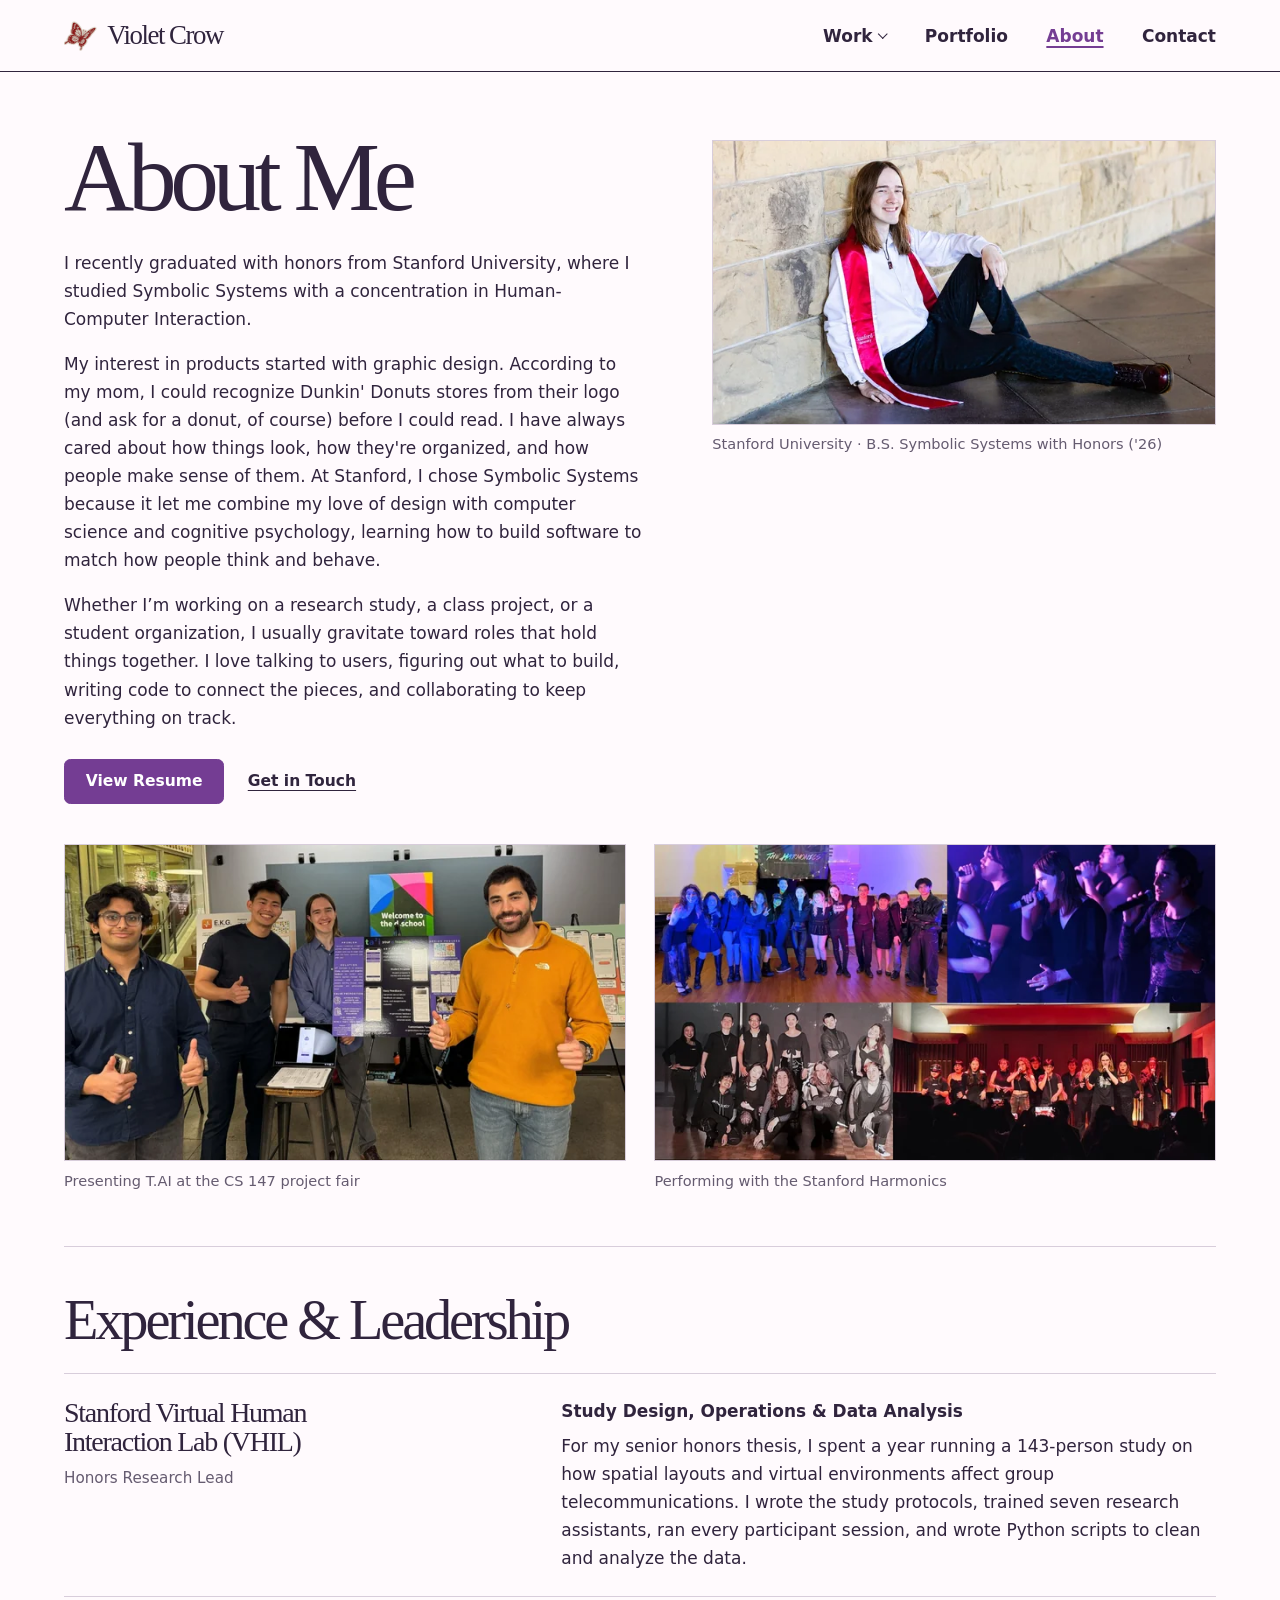
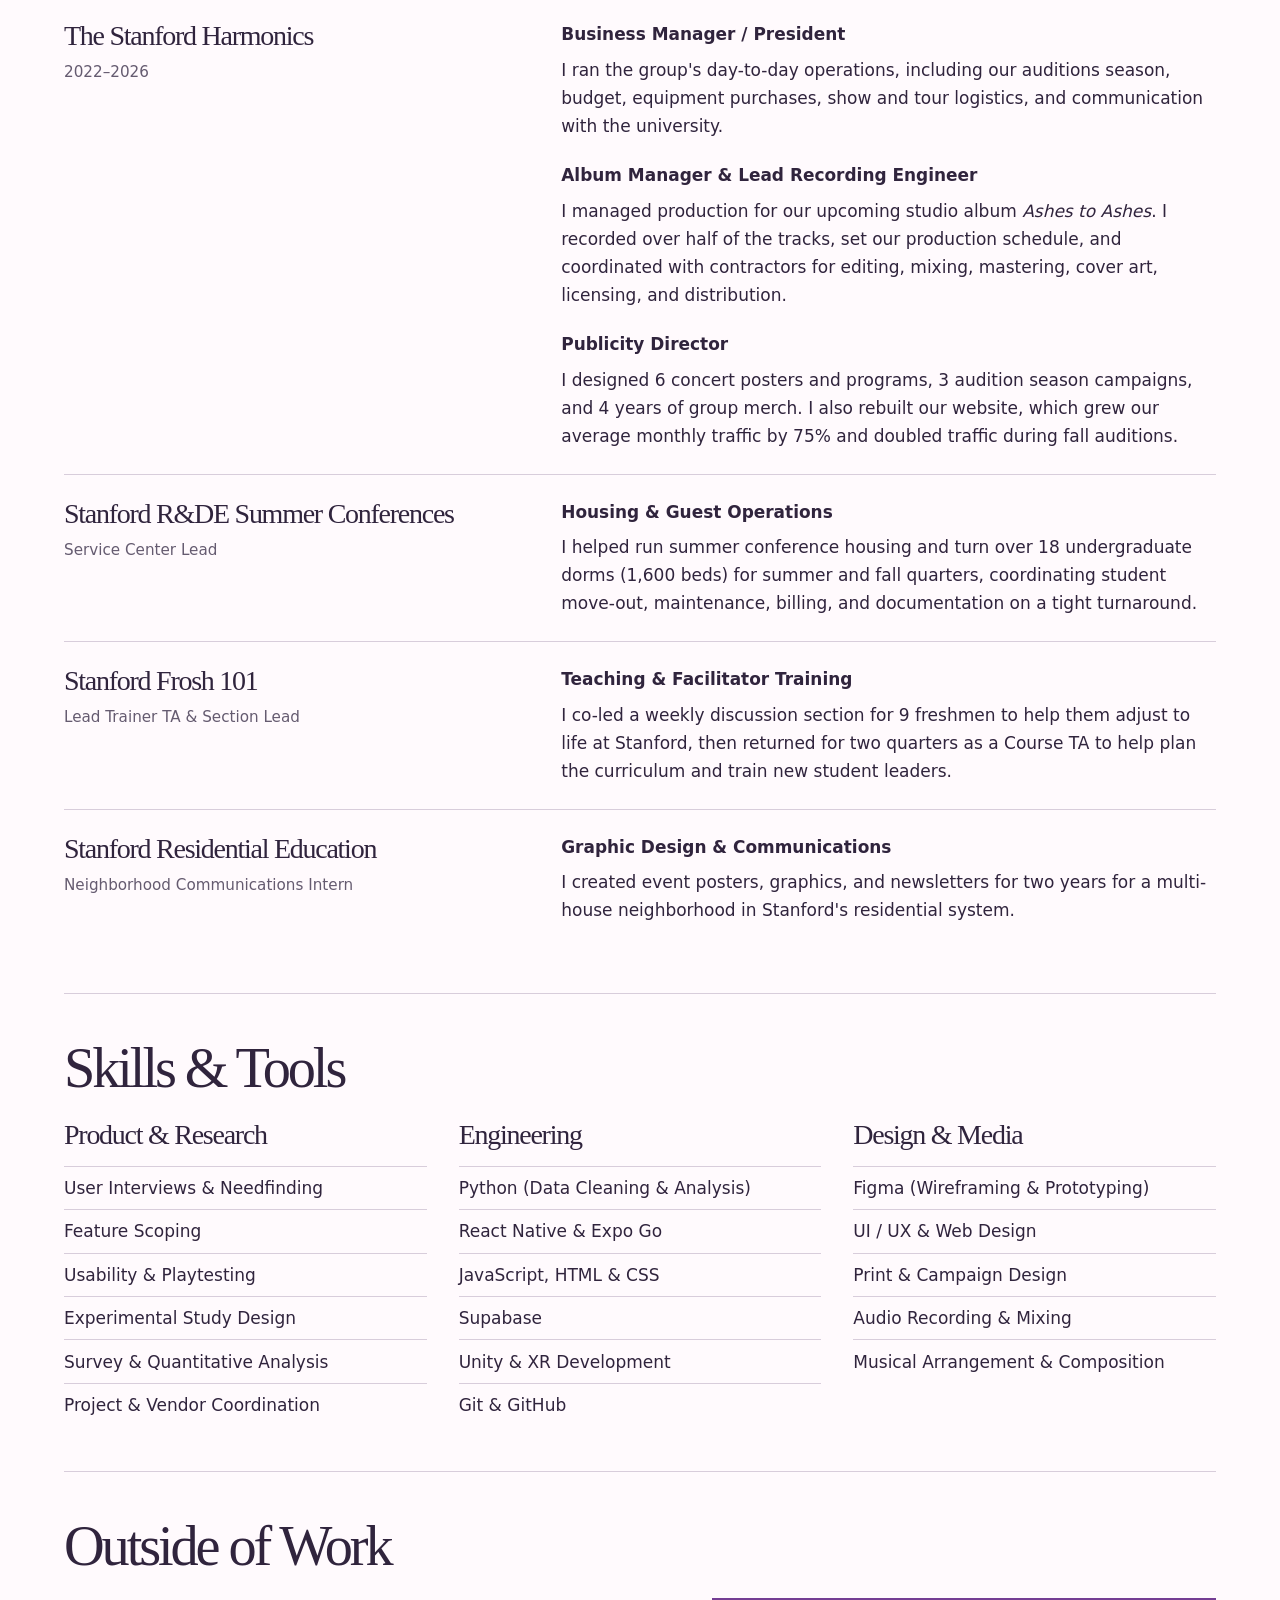
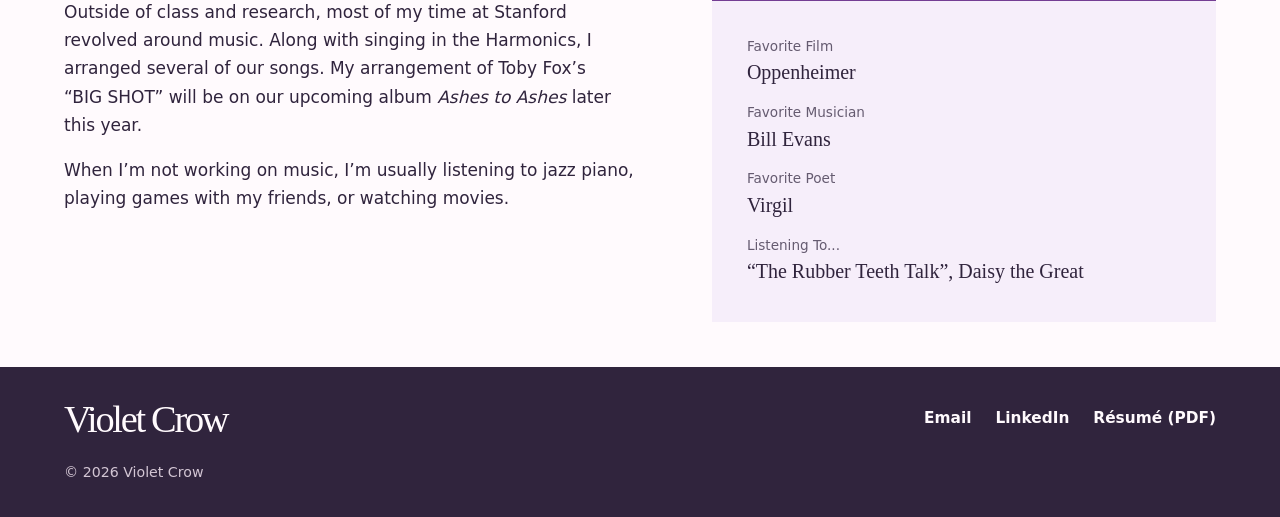
==== commit d9b40815: "halfway into big changes pt 2" ====
--- a/about/index.html
+++ b/about/index.html
@@ -6,8 +6,8 @@
   <meta name="description" content="About Violet Crow — Stanford Symbolic Systems (HCI) graduate working across product, research, design, and engineering.">
   <title>About Me | Violet Crow</title>
   <link rel="icon" href="../assets/web/butterfly.png">
-  <link rel="stylesheet" href="../styles.css">
-
+  <link rel="stylesheet" href="../assets/css/site.css">
+  <script defer src="../assets/js/site.js"></script>
 </head>
 <body class="about-page">
   <a class="skip-link" href="#main">Skip to content</a>
@@ -15,7 +15,18 @@
     <div class="mast-inner">
       <a class="brand" href="../" aria-label="Violet Crow, home"><img src="../assets/web/butterfly.png" width="40" height="38" alt=""> Violet Crow</a>
       <nav class="primary" aria-label="Primary">
-        <a href="../#work">Work</a>
+        <details class="work-menu">
+          <summary>Work</summary>
+          <div class="work-links">
+            <a href="../#work">All work</a>
+            <a href="../work/thesis/">Honors Thesis</a>
+            <a href="../work/the-party/">The Party</a>
+            <a href="../work/volunteerverse/">VolunteerVerse</a>
+            <a href="../work/tai/">T.AI</a>
+            <a href="../work/harmonics/">Stanford Harmonics</a>
+            <a href="../work/myodyssey/">Myodyssey</a>
+          </div>
+        </details>
         <a href="../portfolio/">Portfolio</a>
         <a href="../about/" aria-current="page">About</a>
         <a href="../contact/">Contact</a>
@@ -65,7 +76,7 @@
           </div>
           <div>
             <h4 class="experience-role">Study Design, Operations &amp; Data Analysis</h4>
-            <p class="experience-desc">For my senior honors thesis, I spent a year running a 133-person study on how spatial layouts and virtual environments affect group telecommunications. I wrote the study protocols, trained five research assistants, ran every participant session, and wrote Python scripts to clean and analyze the data.</p>
+            <p class="experience-desc">For my senior honors thesis, I spent a year running a 143-person study on how spatial layouts and virtual environments affect group telecommunications. I wrote the study protocols, trained seven research assistants, ran every participant session, and wrote Python scripts to clean and analyze the data.</p>
           </div>
         </article>
         <article class="experience-item">
--- a/assets/css/site.css
+++ b/assets/css/site.css
@@ -0,0 +1,319 @@
+:root {
+  color-scheme: light;
+  --paper: #fffafd;
+  --ink: #30243d;
+  --muted: #655b70;
+  --violet: #743d93;
+  --lavender: #e8d6fb;
+  --tint: #f6eefa;
+  --rule: #d8cddb;
+  --serif: Georgia, "Times New Roman", serif;
+  --sans: "Segoe UI", system-ui, sans-serif;
+  --gutter: clamp(1.15rem, 5vw, 5.5rem);
+  --width: 76rem;
+}
+
+* { box-sizing: border-box; }
+body { margin: 0; background: var(--paper); color: var(--ink); font: 1.0625rem/1.65 var(--sans); }
+img, video, iframe { max-width: 100%; display: block; }
+img { height: auto; }
+h1, h2, h3, h4, figure, blockquote, p, dl, dd { margin: 0; }
+h1, h2, h3, .brand, .footer-name, .project-nav-footer a { font-family: var(--serif); font-weight: 400; }
+h1, h2, h3 { line-height: 1.05; text-wrap: balance; }
+h1 { font-size: clamp(3.6rem, 7.6vw, 7.7rem); letter-spacing: -.065em; }
+h2 { font-size: clamp(2.35rem, 4.4vw, 4.6rem); letter-spacing: -.055em; }
+h3 { font-size: clamp(1.8rem, 3.1vw, 3.05rem); letter-spacing: -.045em; }
+p + p { margin-top: 1em; }
+a { color: inherit; text-decoration-thickness: 1px; text-underline-offset: .23em; }
+a:hover { color: var(--violet); text-decoration-thickness: 2px; }
+button { font: inherit; cursor: pointer; }
+:focus-visible { outline: 3px solid #8847aa; outline-offset: 4px; }
+[hidden] { display: none !important; }
+[id] { scroll-margin-top: 1.2rem; }
+::selection { background: #dec6ec; color: var(--ink); }
+.container, .mast-inner, .footer-inner { width: min(calc(100% - 2 * var(--gutter)), var(--width)); margin-inline: auto; }
+.container { min-height: 60vh; }
+.skip-link { position: absolute; z-index: 3; left: var(--gutter); top: .5rem; padding: .6rem 1rem; color: white; background: var(--ink); transform: translateY(-160%); }
+.skip-link:focus { transform: none; }
+.masthead { border-bottom: 1px solid var(--ink); }
+.mast-inner, .primary, .brand { display: flex; align-items: center; }
+.mast-inner { min-height: 4.45rem; justify-content: space-between; gap: 1rem; }
+.brand { gap: .6rem; text-decoration: none; white-space: nowrap; font-size: 1.68rem; letter-spacing: -.055em; }
+.brand img { width: 2.1rem; height: auto; }
+.primary { gap: clamp(.9rem, 3vw, 3rem); }
+.primary a, .primary summary, .site-footer nav a { padding-block: .45rem; font-weight: 550; text-decoration: none; }
+.primary a:hover, .primary [aria-current], .site-footer nav a:hover { text-decoration: underline; text-decoration-thickness: 2px; }
+.primary [aria-current] { color: var(--violet); }
+.work-menu { position: relative; }
+.work-menu summary { display: flex; align-items: center; gap: .4rem; cursor: pointer; list-style: none; }
+.work-menu summary::-webkit-details-marker { display: none; }
+.work-menu summary::after { content: ""; width: .38em; height: .38em; border: solid currentColor; border-width: 0 1.5px 1.5px 0; transform: translateY(-.08em) rotate(45deg); }
+.work-menu[open] summary::after { transform: translateY(.08em) rotate(225deg); }
+.work-menu[open] summary, .work-page .work-menu summary { color: var(--violet); }
+.work-links {
+  position: absolute;
+  z-index: 4;
+  top: 100%;
+  left: -.7rem;
+  width: 13rem;
+  padding: .4rem;
+  background: white;
+  border: 1px solid var(--rule);
+  border-radius: .6rem;
+  box-shadow: 0 .5rem 1.4rem #4822541a;
+}
+.work-links a { display: block; padding: .4rem .65rem; border-radius: .3rem; font-size: .97rem; }
+.work-links a:hover, .work-links a:focus-visible { background: var(--tint); }
+.work-links a:first-child { border-bottom: 1px solid var(--rule); border-radius: 0; margin-bottom: .2rem; }
+.eyebrow, .project-discipline, .meta-label, .period, .contact-label, .project-nav-footer small, .portrait-print figcaption {
+  font: 600 .92rem/1.45 var(--sans); letter-spacing: .005em;
+}
+.eyebrow, .meta-label, .contact-label { color: var(--violet); }
+.hero-actions, .sample-links, .project-meta, .contents { display: flex; flex-wrap: wrap; align-items: center; gap: .6rem 1.4rem; }
+.hero-actions { margin-top: 1.7rem; }
+.pill-button { display: inline-flex; align-items: center; justify-content: center; min-height: 2.85rem; padding: .5rem 1.3rem; background: var(--violet); color: white; border: 1px solid var(--violet); border-radius: .4rem; text-decoration: none; font: 600 .97rem/1.35 var(--sans); }
+.pill-button:hover { background: var(--ink); border-color: var(--ink); color: white; }
+.pill-button.secondary { background: none; color: var(--ink); padding-inline: 0; border-color: transparent; text-decoration: underline; }
+.pill-button.secondary:hover { color: var(--violet); }
+.section { border-top: 1px solid var(--rule); padding-block: clamp(1.9rem, 3.5vw, 3.1rem); }
+.section-heading { display: flex; justify-content: space-between; align-items: baseline; flex-wrap: wrap; gap: .75rem; margin-bottom: 1.4rem; }
+.section-heading > a, .sample-links, .project-meta, .back-link { font-size: .96rem; font-weight: 600; }
+.section-heading > a, .sample-links a, .project-meta a, .case-body a, .reading-guide a { color: var(--violet); }
+.site-footer { background: var(--ink); color: var(--paper); }
+.footer-inner { display: grid; grid-template-columns: 1fr auto; align-items: center; gap: 1.4rem; padding-block: 2rem; }
+.footer-name { font-size: 2.4rem; line-height: 1; letter-spacing: -.06em; text-decoration: none; }
+.site-footer nav { display: flex; flex-wrap: wrap; gap: .5rem 1.5rem; font-size: .96rem; }
+.site-footer small { grid-column: 1/-1; color: #d3c6d4; font-family: var(--sans); }
+.site-footer a:hover { color: var(--lavender); }
+
+/* Opening spread and project index */
+.hero { display: grid; grid-template-columns: minmax(0, 1.15fr) minmax(0, .85fr); gap: 5%; align-items: center; padding: clamp(2.1rem, 4.1vw, 3.75rem) 0; }
+.hero h1 { margin-block: 1.1rem 1.5rem; font-size: clamp(4.8rem, 8.35vw, 8rem); line-height: .9; }
+.hero h1 em { color: var(--violet); font-weight: 400; }
+.hero-note, .case-subtitle, .folio-intro > p { font-size: clamp(1.1rem, 1.5vw, 1.35rem); line-height: 1.52; max-width: 49ch; }
+.portrait-print { position: relative; width: 88%; max-width: 25.5rem; justify-self: center; padding: .62rem; border: 1px solid var(--ink); background: white; transform: rotate(3deg); box-shadow: 7px 7px 0 var(--ink); }
+.portrait-frame { border: 1px solid var(--ink); background-color: var(--lavender); background-image: radial-gradient(#c6a3d6 .65px, transparent .9px); background-size: 5px 5px; overflow: hidden; }
+.portrait-print figcaption { display: flex; justify-content: space-between; padding: .6rem .1rem .05rem; font-size: .88rem; }
+.project-list { display: grid; grid-template-columns: repeat(2,minmax(0,1fr)); gap: clamp(1.65rem,3vw,2.75rem); }
+.project { border-bottom: 1px solid var(--rule); padding-bottom: 1.7rem; }
+.project-image-wrap { display: block; background: #e6dfee; border: 1px solid var(--ink); overflow: hidden; }
+.project-image { width: 100%; aspect-ratio: 16/9; object-fit: cover; }
+.project-discipline { color: var(--violet); margin: 1.15rem 0 .45rem; }
+.project-title a { text-decoration: none; }
+.project-title a:hover { text-decoration: underline; }
+.project-description { margin-top: .8rem; max-width: 60ch; }
+.project-meta { margin-top: .8rem; }
+
+@media (prefers-reduced-motion: no-preference) {
+  .home-page .brand:is(:hover, :focus-visible) img { animation: butterfly-flight .95s ease-in-out; }
+  .home-page .portrait-print { animation: settle-print .7s ease-out both; }
+  @keyframes butterfly-flight {
+    30% { transform: translate(.24rem,-.45rem) rotate(-16deg) scaleX(.72); }
+    58% { transform: translate(.5rem,-.35rem) rotate(10deg); }
+    80% { transform: translate(.18rem,-.18rem) rotate(-7deg) scaleX(.84); }
+  }
+  @keyframes settle-print {
+    from { transform: translateY(.55rem) rotate(1.3deg); }
+    to { transform: rotate(3deg); }
+  }
+}
+
+/* Case studies */
+.case-hero, .page-hero, .contact-section { padding-block: clamp(2rem, 4.2vw, 3.8rem); }
+.work-page .case-hero { display: grid; grid-template-columns: minmax(0,1fr) minmax(0,.95fr); align-items: center; gap: 2.2rem 5%; }
+.case-lead, .work-page .case-banner { grid-row: 1; }
+.back-link { display: inline-block; margin-bottom: 1.2rem; }
+.case-lead .eyebrow { color: var(--muted); margin-bottom: .65rem; }
+.case-lead h1 { font-size: clamp(3.1rem,6vw,6rem); }
+.case-subtitle { margin-top: 1.1rem; }
+.case-banner { grid-column: 2; }
+.case-banner img, .photo-card img, .case-photo img, .document-preview img { width: 100%; border: 1px solid var(--rule); }
+.photo-caption { color: var(--muted); font-size: .91rem; line-height: 1.5; margin-top: .55rem; }
+.case-meta-grid { grid-column: 1/-1; display: grid; grid-template-columns: repeat(auto-fit,minmax(min(12rem,100%),1fr)); gap: 1.25rem 2rem; padding-top: 1.3rem; border-top: 1px solid var(--rule); }
+.meta-label, .project-nav-footer small { display: block; color: var(--muted); margin-bottom: .35rem; }
+.meta-value { display: block; font-size: 1rem; line-height: 1.48; }
+.case-grid, .the-party-study .section { display: grid; grid-template-columns: minmax(0,.8fr) minmax(0,1.45fr); gap: 2rem 6%; }
+.case-grid h2, .the-party-study .section h2, .folio-group h2 { font-size: clamp(2.2rem,3.5vw,3.6rem); }
+.case-body, .prose, .entry-copy > p { max-width: 67ch; }
+.case-body p, .entries article p, .prose p { text-wrap: pretty; }
+.case-gallery, .photo-strip, .recording-credits { display: grid; grid-template-columns: repeat(2,minmax(0,1fr)); align-items: start; gap: 1.8rem; margin-top: 2rem; }
+.case-gallery.single { grid-template-columns: minmax(0,1fr); }
+.case-gallery.single > figure { max-width: 62rem; margin-inline: auto; }
+.case-gallery.three-col { grid-template-columns: repeat(3,minmax(0,1fr)); }
+.case-gallery a { display: block; cursor: zoom-in; }
+.case-photo { margin: 1.5rem 0; }
+.callout-box { background: var(--tint); border-left: 3px solid var(--violet); padding: 1.3rem 1.6rem; margin: 1.6rem 0 0; }
+.callout-kicker { font: 600 .875rem var(--sans); margin-bottom: .6rem; }
+.callout-box blockquote { font-family: var(--serif); font-size: 1.2rem; line-height: 1.55; }
+.project-nav-footer { border-top: 1px solid var(--ink); display: grid; grid-template-columns: repeat(2,minmax(0,1fr)); }
+.project-nav-footer a { padding: 2rem 0; font-size: clamp(1.35rem,3vw,2.8rem); line-height: 1.1; text-decoration: none; letter-spacing: -.04em; }
+.project-nav-footer a:hover { text-decoration: underline; }
+.project-nav-footer a:last-child { text-align: right; }
+.embed-grid { display: grid; grid-template-columns: repeat(auto-fit,minmax(min(24rem,100%),1fr)); gap: 2rem; align-items: start; }
+.embed-card { min-width: 0; }
+.embed-header { display: flex; flex-wrap: wrap; align-items: baseline; gap: .4rem 1rem; margin-bottom: .65rem; }
+.embed-title { font-weight: 650; }
+.embed-header a { font-size: .95rem; color: var(--violet); }
+.embed-frame { border: 1px solid var(--rule); width: 100%; aspect-ratio: 16/9; background: #211c23; }
+iframe.embed-frame { height: 27rem; background: #eee; }
+.document-preview { display: block; }
+/* Give the three T.AI deliverables the same title, media and link rows. */
+.tai-study .embed-grid { grid-template-columns: repeat(3, minmax(0,1fr)); gap: 1.4rem; }
+.tai-study .embed-title { font: 600 1.15rem/1.4 var(--sans); letter-spacing: normal; margin-bottom: .6rem; }
+.tai-study :is(.embed-frame, .document-preview, .prototype-preview) { height: clamp(21rem, 30vw, 26rem); width: 100%; border: 1px solid var(--rule); border-radius: .4rem; }
+.tai-study .document-preview, .prototype-preview { display: grid; align-content: center; justify-items: center; gap: 1rem; background: var(--tint); overflow: hidden; }
+.prototype-preview img { width: 100%; }
+.prototype-preview .pill-button { margin-inline: 1rem; }
+.tai-study .document-preview img { max-height: 100%; object-fit: contain; border: 0; }
+.media-links { display: flex; flex-wrap: wrap; gap: .3rem 1rem; margin-top: .65rem; font-size: .95rem; color: var(--violet); }
+
+.audio-card { max-width: 45rem; padding: clamp(1.1rem,3vw,2rem); background: var(--tint); border: 1px solid var(--ink); }
+.track-list { margin: 1rem 0; }
+.track-btn { display: flex; justify-content: space-between; text-align: left; align-items: baseline; width: 100%; gap: 1rem; padding: .65rem .85rem; border: 0; border-bottom: 1px solid var(--rule); background: transparent; color: var(--ink); }
+.track-btn[aria-pressed="true"], .track-btn:hover { color: white; background: var(--violet); }
+.track-duration { font-family: var(--sans); font-size: .9rem; }
+audio { display: block; width: 100%; margin-top: 1rem; }
+.recording-credits > div { border-top: 1px solid var(--rule); padding-top: 1rem; }
+.recording-credits h3 { margin-bottom: .7rem; }
+.recording-credits p + p { margin-top: .25rem; }
+.print-media-still, .print-media-note, .print-sample { display: none; }
+
+.the-party-study .case-hero {
+  background: #231b25;
+  color: #f8f2f7;
+  margin-block: clamp(1.3rem, 3vw, 3rem);
+  padding: clamp(1.3rem, 3.7vw, 3.7rem);
+}
+.the-party-study .case-hero .meta-label { color: #d6bedb; }
+.the-party-study .case-hero .pill-button { background: var(--lavender); color: var(--ink); }
+.the-party-study .case-hero .secondary { color: white; background: none; }
+.the-party-study .back-link:hover { color: var(--lavender); }
+.the-party-study .case-banner img { border-color: #746676; }
+
+/* Portfolio reading guide and subject index */
+.portfolio-page .case-hero { display: grid; grid-template-columns: minmax(0,1.1fr) minmax(0,1fr); gap: 6%; align-items: center; }
+.reading-guide, .favorites-box { padding: clamp(1.35rem,2.7vw,2.6rem); border-top: 3px solid var(--violet); background: var(--tint); }
+.reading-guide h2 { font-size: 2.05rem; margin-bottom: .8rem; }
+.archive-link { display: inline-block; margin-bottom: .8rem; }
+.contents { border-top: 1px solid var(--ink); padding: 1rem 0; font-size: .95rem; }
+.folio-group > h2 { margin-bottom: 1.35rem; }
+.entries article {
+  display: grid;
+  grid-template-columns: minmax(0, 1.65fr) minmax(0, 1fr);
+  align-items: start;
+  gap: clamp(1.5rem, 5vw, 4.5rem);
+  padding-block: 1.4rem;
+  border-top: 1px solid var(--rule);
+}
+.entries article:last-child { padding-bottom: 0; }
+.entry-image { display: block; }
+.entry-image img { width: 100%; border-radius: .4rem; border: 1px solid var(--rule); }
+.period, .experience-period { color: var(--muted); }
+.entries h3 { margin: .35rem 0 .95rem; }
+.sample-links { margin-top: .95rem; }
+
+/* Biography and correspondence */
+.about-intro-grid, .beyond-grid { display: grid; grid-template-columns: minmax(0,1.15fr) minmax(0,1fr); gap: 6%; align-items: start; }
+.about-intro-grid h1, .contact-intro h1 { margin-bottom: 1.3rem; }
+.about-intro-grid > figure { margin-top: .9rem; }
+.photo-strip { margin-top: 2.5rem; }
+.experience-item { display: grid; grid-template-columns: minmax(0,.85fr) minmax(0,1.3fr); gap: 6%; padding-block: 1.5rem; border-top: 1px solid var(--rule); }
+.experience-org, .info-card h3 { font-size: 1.75rem; }
+.experience-period { margin-top: .6rem; font-size: .95rem; }
+.experience-role { font-size: 1.06rem; margin-bottom: .4rem; }
+.sub-roles > div + div { margin-top: 1.4rem; }
+.card-grid-3 { display: grid; grid-template-columns: repeat(3,minmax(0,1fr)); gap: 2rem; }
+.skill-list { list-style: none; padding: 0; margin: 1rem 0 0; }
+.skill-list li { padding: .45rem 0; border-top: 1px solid var(--rule); }
+.favorite-row + .favorite-row { margin-top: .8rem; }
+.favorite-label { color: var(--muted); font: .85rem/1.5 var(--sans); }
+.favorite-value { font-family: var(--serif); font-size: 1.25rem; }
+.contact-intro { display: grid; grid-template-columns: minmax(0,1fr) minmax(8rem,20rem); gap: 0 8%; align-content: center; }
+.contact-intro .prose { align-self: start; }
+.contact-art { grid-area: 1 / 2 / 3 / 3; align-self: center; justify-self: center; width: clamp(9rem,18vw,17rem); }
+.contact-grid { margin-top: 2.5rem; }
+.contact-card { display: flex; justify-content: space-between; align-items: center; padding-block: 1.35rem; border-top: 1px solid var(--ink); gap: 1rem; }
+.contact-label { color: var(--muted); }
+.contact-value { font: clamp(1.35rem,3.1vw,3rem)/1.35 var(--serif); letter-spacing: -.045em; overflow-wrap: anywhere; }
+.contact-value a { text-decoration-thickness: 1px; }
+.copy-status { display: block; font-size: .9rem; }
+
+@media screen and (max-width: 960px) {
+  .tai-study .embed-grid { grid-template-columns: minmax(0,1fr); gap: 1.5rem; }
+  .tai-study .embed-card { width: min(100%,42rem); margin-inline: auto; }
+}
+@media (max-width: 720px) {
+  .mast-inner { min-height: 4rem; }
+  .hero { gap: 1.5rem; }
+  .hero h1 { font-size: clamp(3.8rem,10vw,5rem); }
+  .hero-note { font-size: 1.05rem; }
+  .portrait-print { width: 95%; }
+  .work-page .case-hero, .case-grid, .the-party-study .section, .portfolio-page .case-hero, .about-intro-grid, .beyond-grid, .experience-item { grid-template-columns: minmax(0,1fr); gap: 1.4rem; }
+  .case-lead, .work-page .case-banner { grid-area: auto; }
+  .case-banner { order: 1; }
+  .case-meta-grid { order: 2; }
+  .card-grid-3, .case-gallery.three-col { grid-template-columns: minmax(0,1fr); }
+  .case-gallery.single > figure { width: 100%; }
+  .footer-inner { grid-template-columns: minmax(0,1fr); }
+}
+@media (max-width: 580px) {
+  .mast-inner { flex-wrap: wrap; gap: .1rem 1rem; padding-block: .7rem; }
+  .brand { font-size: 1.4rem; }
+  .brand img { width: 1.65rem; }
+  .primary { justify-content: space-between; width: 100%; font-size: .97rem; }
+  .primary > a, .primary summary { display: inline-flex; align-items: center; min-height: 2.45rem; }
+  .hero { grid-template-columns: 1fr; gap: 2.1rem; }
+  .hero h1 { font-size: clamp(3.9rem,13vw,5rem); }
+  .hero h1 { line-height: .94; }
+  .entries article { grid-template-columns: minmax(0,1fr); gap: .85rem; }
+  .entry-image { max-width: 26rem; }
+  .hero .portrait-print { width: min(80%,19rem); }
+  .project-list, .case-gallery, .photo-strip, .recording-credits { grid-template-columns: minmax(0,1fr); }
+  .case-meta-grid { grid-template-columns: repeat(2,minmax(0,1fr)); }
+  .contact-intro { display: block; }
+  .contact-art { width: 9.5rem; margin: 1rem auto 0; }
+  .contact-card { align-items: flex-start; flex-direction: column; gap: .35rem; }
+}
+@media (max-width: 380px) {
+  .mast-inner { flex-direction: column; align-items: flex-start; }
+  .primary { width: 100%; justify-content: space-between; }
+}
+@page { size: letter; margin: .65in; }
+@media print {
+  :root { --paper: white; --ink: black; }
+  body { font: 10.5pt/1.45 var(--serif); }
+  .container, .mast-inner { width: 100%; min-height: 0; }
+  .mast-inner { padding: 0 0 5pt; }
+  .brand { font-size: 15pt; }
+  .brand img { width: 18pt; }
+  .primary, .skip-link, .site-footer, .hero-actions, .contents, .pill-button, .back-link, .project-nav-footer, .embed-header a, .sample-links, .archive-link, audio, video, iframe, .contact-actions { display: none; }
+  .work-page .case-hero, .portfolio-page .case-hero, .folio-group, .case-grid, .the-party-study .section, .embed-grid { display: block; }
+  .case-hero, .page-hero, .section, .contact-section { padding-block: 12pt; }
+  h1, .case-lead h1 { font-size: 31pt; }
+  h2, .case-grid h2, .folio-group h2, .the-party-study .section h2 { font-size: 21pt; margin-bottom: 6pt; }
+  h3 { font-size: 16pt; }
+  .case-subtitle, .hero-note { font-size: 12pt; }
+  h1,h2,h3,h4 { break-after: avoid; }
+  figure, .entries article, .embed-card, .recording-credits > div { break-inside: avoid; }
+  .entry-image, .media-links { display: none; }
+  .entries article { display: block; }
+  .the-party-study .case-hero { background: white; color: black; padding: 10pt 0; margin: 0; }
+  .the-party-study .case-hero .meta-label { color: black; }
+  .reading-guide, .case-meta-grid, .case-banner { margin-top: 10pt; }
+  .case-meta-grid { grid-template-columns: repeat(2,1fr); }
+  .case-body, .entry-copy > p { max-width: none; }
+  .entries article { padding: 6pt 0; }
+  .tai-study :is(.document-preview, .prototype-preview) { height: auto; width: auto; border: 0; }
+  .tai-study .embed-frame { display: none; }
+  .prototype-preview img { max-height: 2.35in; width: auto; }
+  .print-media-still, .print-media-note, .print-sample { display: block; font-size: 9pt; }
+  .case-banner img, .case-photo img, .case-gallery img, .print-media-still, .document-preview img { height: auto; width: auto; max-height: 2.35in; margin-inline: auto; object-fit: contain; }
+  .the-party-study .case-photo { margin-block: 8pt; }
+  .the-party-study .case-photo img { max-height: 1.8in; }
+  .tai-study #deliverables { break-before: page; }
+  .tai-study .embed-card + .embed-card { margin-top: 6pt; }
+  .tai-study :is(.print-media-still, .document-preview img, .prototype-preview img) { width: auto; max-height: 1.8in; }
+  .callout-box { break-inside: avoid; }
+  .audio-card, .reading-guide, .callout-box { background: none; padding: 8pt; }
+  .track-btn { color: black; background: white; padding: 2pt 0; }
+}
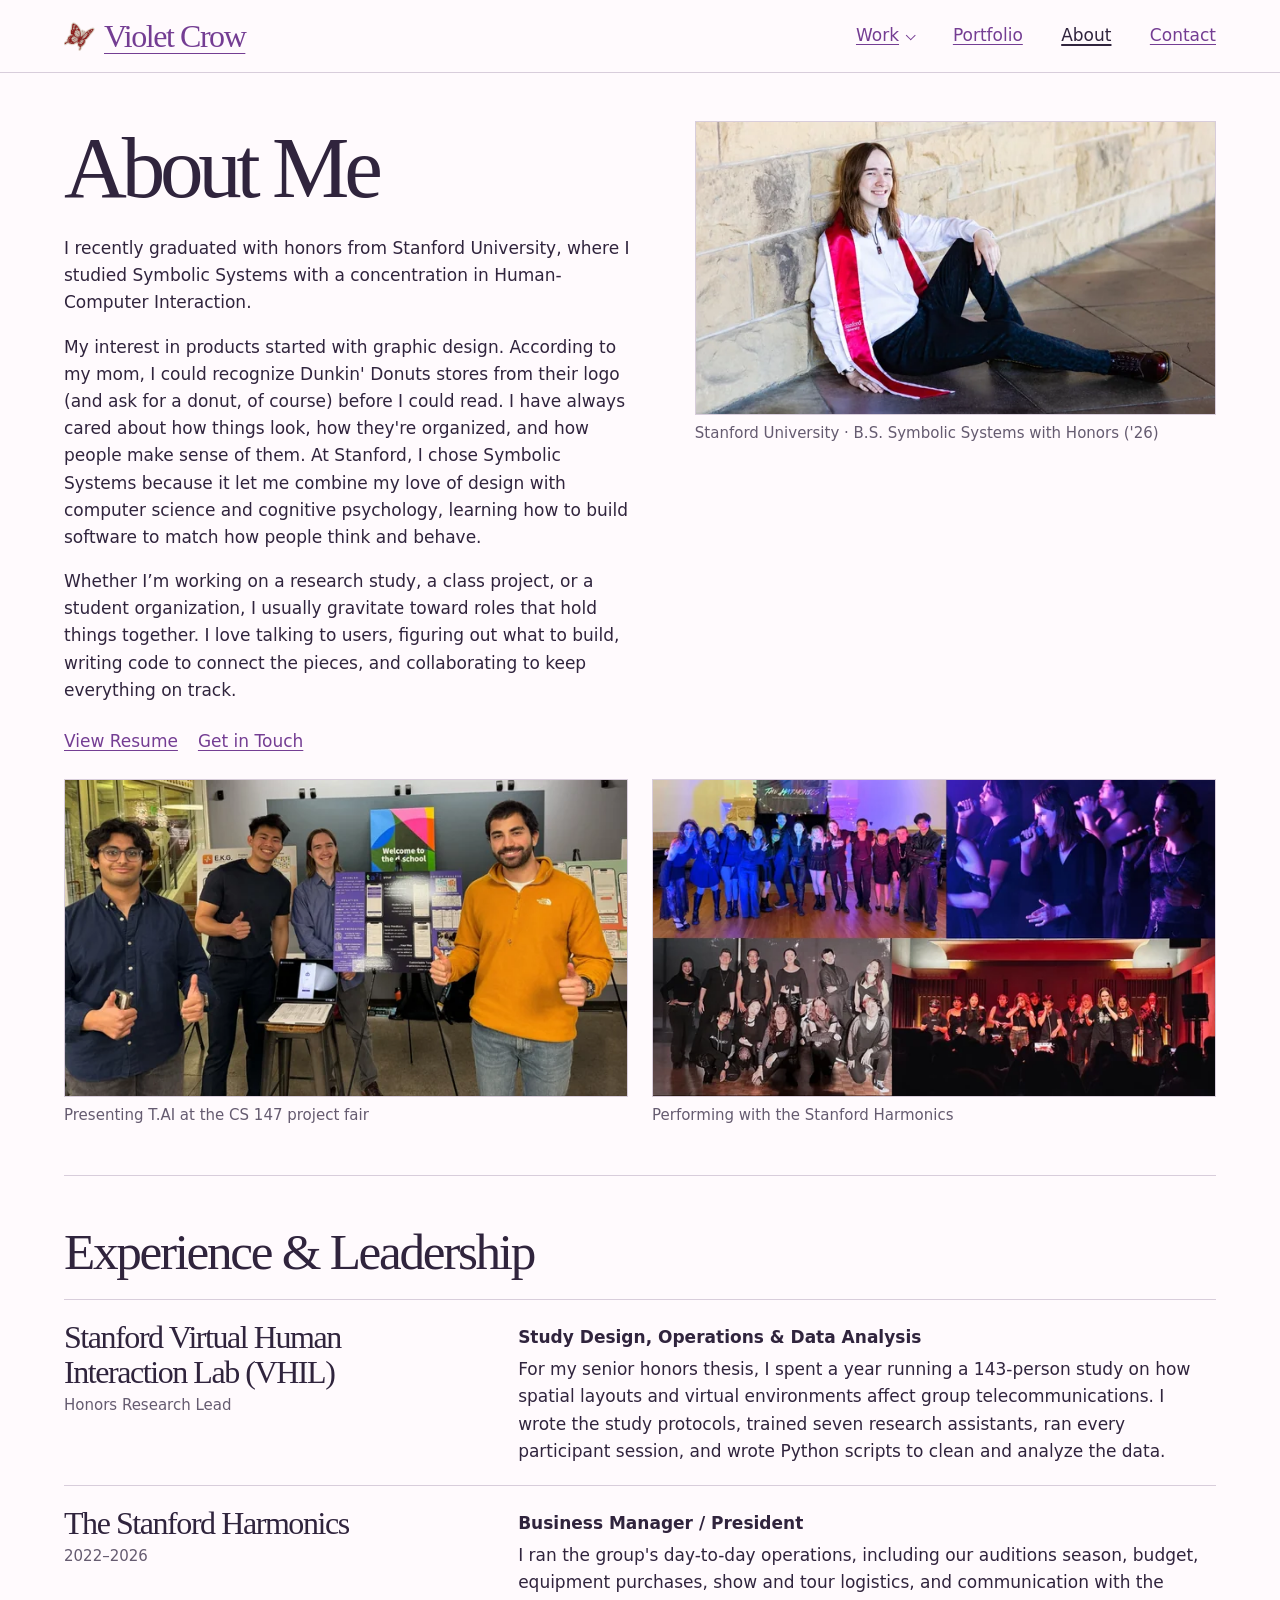
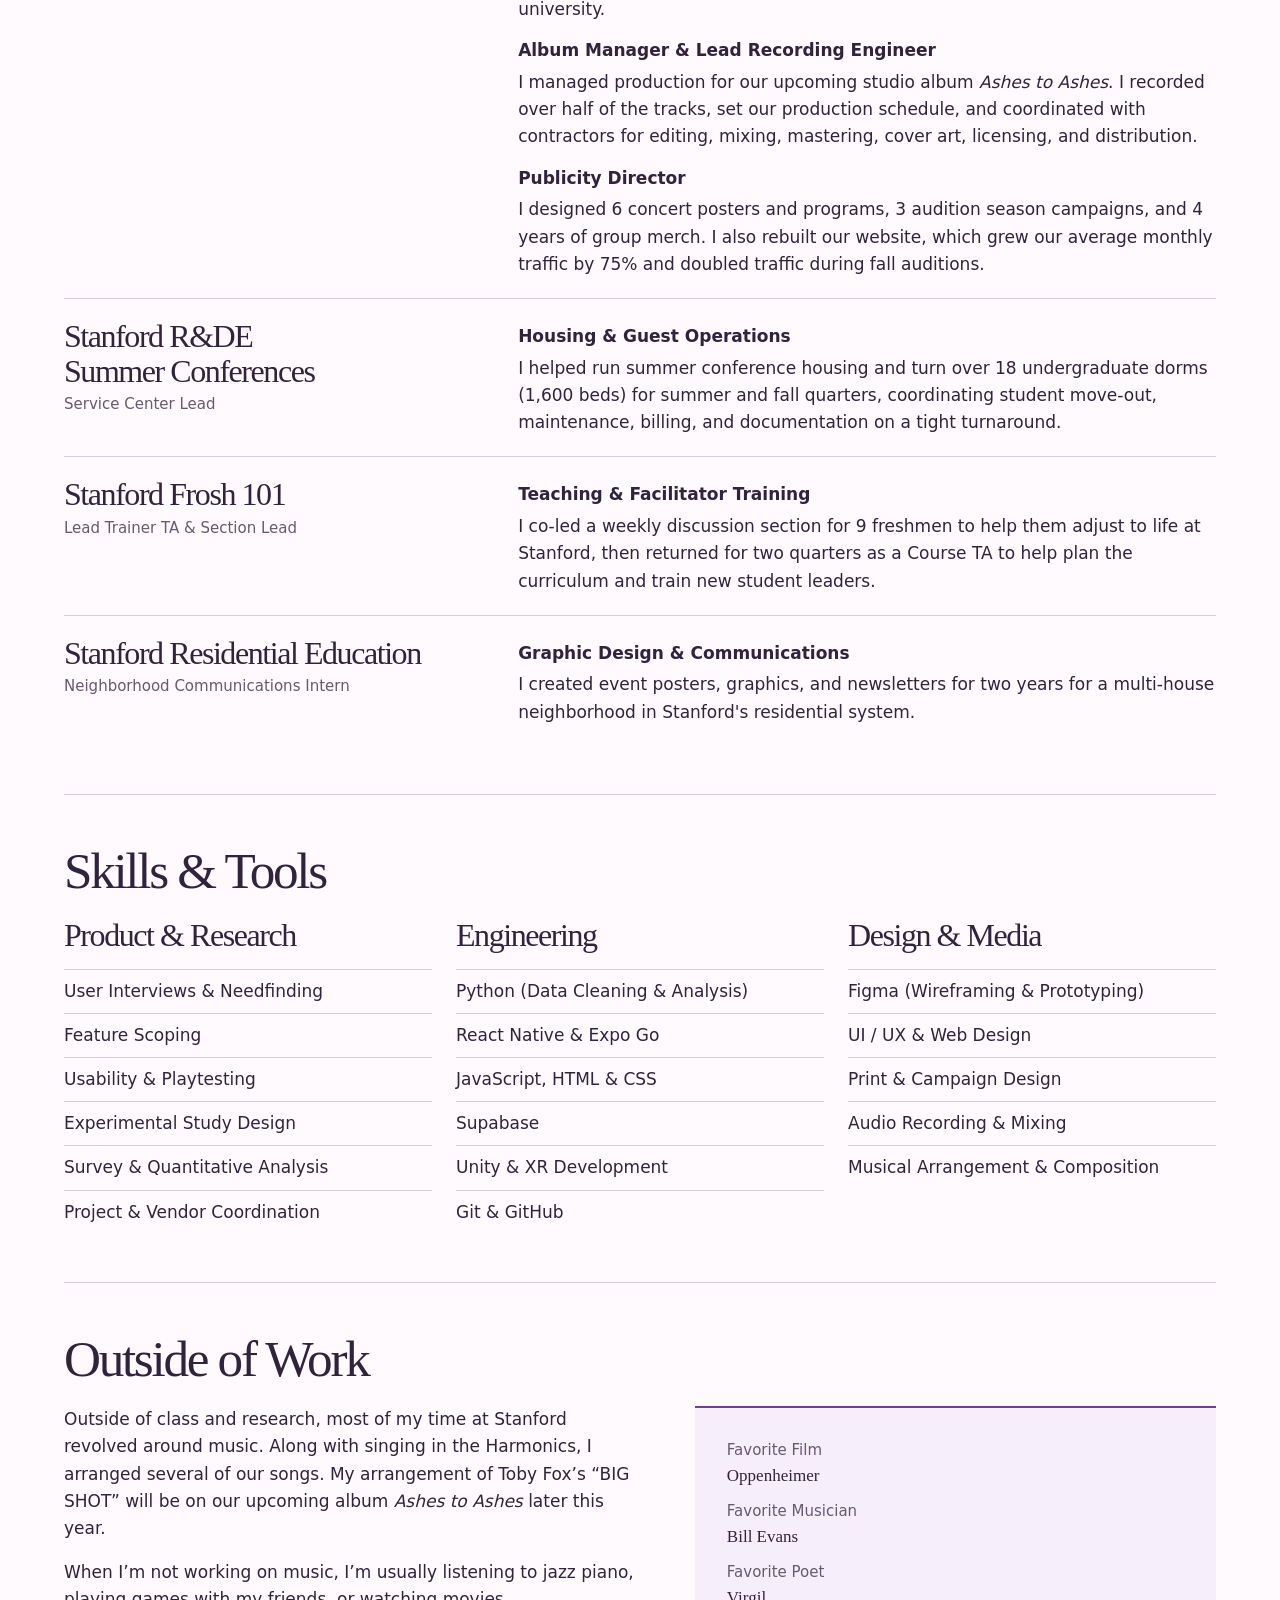
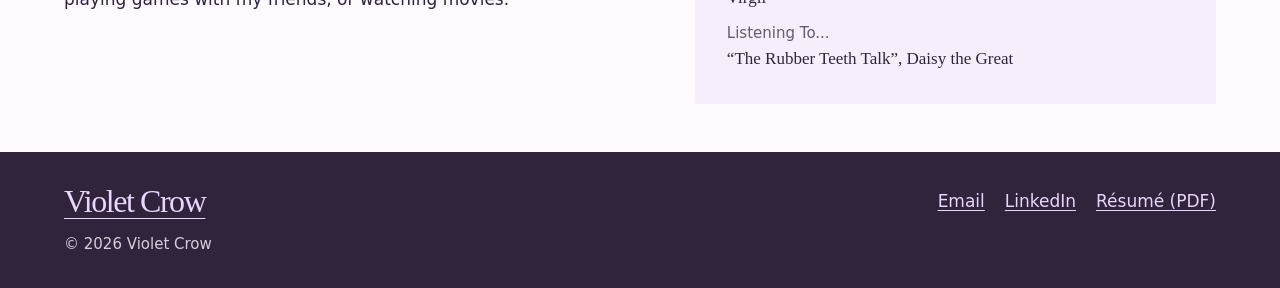
==== commit 4935a3c5: "completed revision of stylesheet" ====
--- a/about/index.html
+++ b/about/index.html
@@ -44,8 +44,8 @@
             <p>Whether I’m working on a research study, a class project, or a student organization, I usually gravitate toward roles that hold things together. I love talking to users, figuring out what to build, writing code to connect the pieces, and collaborating to keep everything on track.</p>
           </div>
           <div class="hero-actions">
-            <a class="pill-button" href="../assets/docs/VioletCrowResume.pdf" target="_blank" rel="noopener noreferrer">View Resume</a>
-            <a class="pill-button secondary" href="../contact/">Get in Touch</a>
+            <a href="../assets/docs/VioletCrowResume.pdf" target="_blank" rel="noopener noreferrer">View Resume</a>
+            <a href="../contact/">Get in Touch</a>
           </div>
         </div>
         <figure class="photo-card">
--- a/assets/css/site.css
+++ b/assets/css/site.css
@@ -3,53 +3,113 @@
   --paper: #fffafd;
   --ink: #30243d;
   --muted: #655b70;
-  --violet: #743d93;
+  --accent: #743d93;
   --lavender: #e8d6fb;
   --tint: #f6eefa;
   --rule: #d8cddb;
+  --line: 1px solid var(--rule);
+  --radius: .4rem;
   --serif: Georgia, "Times New Roman", serif;
   --sans: "Segoe UI", system-ui, sans-serif;
+  --small: .9375rem;
+  --body: 1.0625rem;
+  --subhead: clamp(1.5rem, 2.5vw, 2.25rem);
+  --heading: clamp(2rem, 4vw, 3.75rem);
+  --title: clamp(2.75rem, 6.8vw, 6rem);
   --gutter: clamp(1.15rem, 5vw, 5.5rem);
-  --width: 76rem;
+  --section-space: clamp(2rem, 3.75vw, 3.5rem);
 }
 
 * { box-sizing: border-box; }
-body { margin: 0; background: var(--paper); color: var(--ink); font: 1.0625rem/1.65 var(--sans); }
-img, video, iframe { max-width: 100%; display: block; }
+body { margin: 0; background: var(--paper); color: var(--ink); font: var(--body)/1.6 var(--sans); }
+:where(h1, h2, h3, h4, figure, blockquote, p, dl, dd) { margin: 0; }
+img, video, iframe { display: block; max-width: 100%; }
 img { height: auto; }
-h1, h2, h3, h4, figure, blockquote, p, dl, dd { margin: 0; }
-h1, h2, h3, .brand, .footer-name, .project-nav-footer a { font-family: var(--serif); font-weight: 400; }
-h1, h2, h3 { line-height: 1.05; text-wrap: balance; }
-h1 { font-size: clamp(3.6rem, 7.6vw, 7.7rem); letter-spacing: -.065em; }
-h2 { font-size: clamp(2.35rem, 4.4vw, 4.6rem); letter-spacing: -.055em; }
-h3 { font-size: clamp(1.8rem, 3.1vw, 3.05rem); letter-spacing: -.045em; }
+[hidden] { display: none !important; }
+[id] { scroll-margin-top: 1rem; }
+::selection { background: var(--lavender); color: #30243d; }
+
+/* Type roles. Print uses the same scale with paper-sized values. */
+h1, h2, h3, .brand, .footer-name, .contact-value, .project-nav-footer a {
+  font: 400 var(--subhead)/1.08 var(--serif);
+  letter-spacing: -.045em;
+}
+h1, h2, h3 { text-wrap: balance; }
+h1 { font-size: var(--title); letter-spacing: -.06em; }
+h2 { font-size: var(--heading); }
+.reading-guide h2 { font-size: var(--subhead); }
+.embed-title, h4 { font: 600 var(--body)/1.4 var(--sans); letter-spacing: normal; }
+small, figcaption, .eyebrow, .project-discipline, .meta-label, .period, .experience-period,
+.favorite-label, .contact-label, .callout-kicker, .copy-status {
+  font: 400 var(--small)/1.45 var(--sans);
+  letter-spacing: normal;
+  color: var(--muted);
+}
+.eyebrow, .project-discipline, .callout-kicker { font-weight: 600; color: var(--accent); }
 p + p { margin-top: 1em; }
-a { color: inherit; text-decoration-thickness: 1px; text-underline-offset: .23em; }
-a:hover { color: var(--violet); text-decoration-thickness: 2px; }
-button { font: inherit; cursor: pointer; }
-:focus-visible { outline: 3px solid #8847aa; outline-offset: 4px; }
-[hidden] { display: none !important; }
-[id] { scroll-margin-top: 1.2rem; }
-::selection { background: #dec6ec; color: var(--ink); }
-.container, .mast-inner, .footer-inner { width: min(calc(100% - 2 * var(--gutter)), var(--width)); margin-inline: auto; }
+.case-body, .prose, .entry-copy > p, .project-description { max-width: 67ch; }
+.hero-note, .case-subtitle { max-width: 48ch; }
+figcaption { margin-top: .5rem; }
+
+/* Links inherit the size and family of the surrounding text. */
+a, .work-menu summary {
+  color: var(--accent);
+  text-decoration: underline;
+  text-decoration-thickness: 1px;
+  text-underline-offset: .19em;
+}
+:is(a, .work-menu summary):hover, a[aria-current="page"], .work-menu[open] summary {
+  color: var(--ink);
+  text-decoration-thickness: 2px;
+}
+button {
+  display: inline-flex;
+  align-items: center;
+  justify-content: center;
+  min-height: 2.75rem;
+  padding: .5rem 1rem;
+  border: 1px solid transparent;
+  border-radius: var(--radius);
+  background: var(--accent);
+  color: white;
+  font: 600 var(--body)/1.4 var(--sans);
+  cursor: pointer;
+}
+button:hover, button[aria-pressed="true"] { background: var(--ink); }
+button[aria-pressed="true"] { box-shadow: inset .3rem 0 var(--lavender); }
+:focus-visible { outline: 3px solid var(--accent); outline-offset: 3px; }
+
+/* Shared structure */
+.container, .mast-inner, .footer-inner { width: min(calc(100% - 2 * var(--gutter)), 76rem); margin-inline: auto; }
 .container { min-height: 60vh; }
-.skip-link { position: absolute; z-index: 3; left: var(--gutter); top: .5rem; padding: .6rem 1rem; color: white; background: var(--ink); transform: translateY(-160%); }
+.hero, .case-hero, .page-hero, .contact-section, .section { padding-block: var(--section-space); }
+.section, .experience-item, .contact-card, .entries article { border-top: var(--line); }
+.section-heading, .primary, .hero-actions, .sample-links, .project-meta, .contents,
+.footer-inner nav, .embed-header, .media-links {
+  display: flex;
+  flex-wrap: wrap;
+  align-items: baseline;
+  gap: .5rem 1.25rem;
+}
+.section-heading { justify-content: space-between; }
+.section-heading, .folio-group > h2, .about-intro-grid h1, .contact-intro h1 { margin-bottom: 1.25rem; }
+.hero-actions { margin-top: 1.5rem; }
+.sample-links, .project-meta, .project-description, .case-subtitle, .media-links { margin-top: .75rem; }
+.masthead { border-bottom: var(--line); }
+.mast-inner, .brand, .work-menu summary { display: flex; align-items: center; }
+.mast-inner { min-height: 4.5rem; justify-content: space-between; gap: 1rem; }
+.brand, .work-menu summary { gap: .5rem; }
+.brand { white-space: nowrap; }
+.brand img { width: 2rem; }
+.primary { align-items: center; gap: clamp(.9rem, 3vw, 3rem); }
+.primary a, .work-menu summary { padding-block: .5rem; }
+.skip-link { position: absolute; top: .5rem; left: var(--gutter); z-index: 5; background: var(--paper); padding: .5rem 1rem; transform: translateY(-160%); }
 .skip-link:focus { transform: none; }
-.masthead { border-bottom: 1px solid var(--ink); }
-.mast-inner, .primary, .brand { display: flex; align-items: center; }
-.mast-inner { min-height: 4.45rem; justify-content: space-between; gap: 1rem; }
-.brand { gap: .6rem; text-decoration: none; white-space: nowrap; font-size: 1.68rem; letter-spacing: -.055em; }
-.brand img { width: 2.1rem; height: auto; }
-.primary { gap: clamp(.9rem, 3vw, 3rem); }
-.primary a, .primary summary, .site-footer nav a { padding-block: .45rem; font-weight: 550; text-decoration: none; }
-.primary a:hover, .primary [aria-current], .site-footer nav a:hover { text-decoration: underline; text-decoration-thickness: 2px; }
-.primary [aria-current] { color: var(--violet); }
 .work-menu { position: relative; }
-.work-menu summary { display: flex; align-items: center; gap: .4rem; cursor: pointer; list-style: none; }
+.work-menu summary { cursor: pointer; list-style: none; }
 .work-menu summary::-webkit-details-marker { display: none; }
-.work-menu summary::after { content: ""; width: .38em; height: .38em; border: solid currentColor; border-width: 0 1.5px 1.5px 0; transform: translateY(-.08em) rotate(45deg); }
-.work-menu[open] summary::after { transform: translateY(.08em) rotate(225deg); }
-.work-menu[open] summary, .work-page .work-menu summary { color: var(--violet); }
+.work-menu summary::after { content: ""; width: .38em; height: .38em; border: solid currentColor; border-width: 0 1.5px 1.5px 0; transform: rotate(45deg); }
+.work-menu[open] summary::after { transform: rotate(225deg); }
 .work-links {
   position: absolute;
   z-index: 4;
@@ -57,52 +117,56 @@
   left: -.7rem;
   width: 13rem;
   padding: .4rem;
-  background: white;
-  border: 1px solid var(--rule);
-  border-radius: .6rem;
+  background: var(--paper);
+  border: var(--line);
+  border-radius: var(--radius);
   box-shadow: 0 .5rem 1.4rem #4822541a;
 }
-.work-links a { display: block; padding: .4rem .65rem; border-radius: .3rem; font-size: .97rem; }
-.work-links a:hover, .work-links a:focus-visible { background: var(--tint); }
-.work-links a:first-child { border-bottom: 1px solid var(--rule); border-radius: 0; margin-bottom: .2rem; }
-.eyebrow, .project-discipline, .meta-label, .period, .contact-label, .project-nav-footer small, .portrait-print figcaption {
-  font: 600 .92rem/1.45 var(--sans); letter-spacing: .005em;
-}
-.eyebrow, .meta-label, .contact-label { color: var(--violet); }
-.hero-actions, .sample-links, .project-meta, .contents { display: flex; flex-wrap: wrap; align-items: center; gap: .6rem 1.4rem; }
-.hero-actions { margin-top: 1.7rem; }
-.pill-button { display: inline-flex; align-items: center; justify-content: center; min-height: 2.85rem; padding: .5rem 1.3rem; background: var(--violet); color: white; border: 1px solid var(--violet); border-radius: .4rem; text-decoration: none; font: 600 .97rem/1.35 var(--sans); }
-.pill-button:hover { background: var(--ink); border-color: var(--ink); color: white; }
-.pill-button.secondary { background: none; color: var(--ink); padding-inline: 0; border-color: transparent; text-decoration: underline; }
-.pill-button.secondary:hover { color: var(--violet); }
-.section { border-top: 1px solid var(--rule); padding-block: clamp(1.9rem, 3.5vw, 3.1rem); }
-.section-heading { display: flex; justify-content: space-between; align-items: baseline; flex-wrap: wrap; gap: .75rem; margin-bottom: 1.4rem; }
-.section-heading > a, .sample-links, .project-meta, .back-link { font-size: .96rem; font-weight: 600; }
-.section-heading > a, .sample-links a, .project-meta a, .case-body a, .reading-guide a { color: var(--violet); }
-.site-footer { background: var(--ink); color: var(--paper); }
-.footer-inner { display: grid; grid-template-columns: 1fr auto; align-items: center; gap: 1.4rem; padding-block: 2rem; }
-.footer-name { font-size: 2.4rem; line-height: 1; letter-spacing: -.06em; text-decoration: none; }
-.site-footer nav { display: flex; flex-wrap: wrap; gap: .5rem 1.5rem; font-size: .96rem; }
-.site-footer small { grid-column: 1/-1; color: #d3c6d4; font-family: var(--sans); }
-.site-footer a:hover { color: var(--lavender); }
-
-/* Opening spread and project index */
-.hero { display: grid; grid-template-columns: minmax(0, 1.15fr) minmax(0, .85fr); gap: 5%; align-items: center; padding: clamp(2.1rem, 4.1vw, 3.75rem) 0; }
-.hero h1 { margin-block: 1.1rem 1.5rem; font-size: clamp(4.8rem, 8.35vw, 8rem); line-height: .9; }
-.hero h1 em { color: var(--violet); font-weight: 400; }
-.hero-note, .case-subtitle, .folio-intro > p { font-size: clamp(1.1rem, 1.5vw, 1.35rem); line-height: 1.52; max-width: 49ch; }
-.portrait-print { position: relative; width: 88%; max-width: 25.5rem; justify-self: center; padding: .62rem; border: 1px solid var(--ink); background: white; transform: rotate(3deg); box-shadow: 7px 7px 0 var(--ink); }
-.portrait-frame { border: 1px solid var(--ink); background-color: var(--lavender); background-image: radial-gradient(#c6a3d6 .65px, transparent .9px); background-size: 5px 5px; overflow: hidden; }
-.portrait-print figcaption { display: flex; justify-content: space-between; padding: .6rem .1rem .05rem; font-size: .88rem; }
-.project-list { display: grid; grid-template-columns: repeat(2,minmax(0,1fr)); gap: clamp(1.65rem,3vw,2.75rem); }
-.project { border-bottom: 1px solid var(--rule); padding-bottom: 1.7rem; }
-.project-image-wrap { display: block; background: #e6dfee; border: 1px solid var(--ink); overflow: hidden; }
-.project-image { width: 100%; aspect-ratio: 16/9; object-fit: cover; }
-.project-discipline { color: var(--violet); margin: 1.15rem 0 .45rem; }
-.project-title a { text-decoration: none; }
-.project-title a:hover { text-decoration: underline; }
-.project-description { margin-top: .8rem; max-width: 60ch; }
-.project-meta { margin-top: .8rem; }
+.work-links a { display: block; padding: .4rem .65rem; }
+.work-links a:first-child { border-bottom: var(--line); }
+.site-footer, .the-party-study .case-hero {
+  --ink: #fffafd;
+  --accent: var(--lavender);
+  --muted: #d8cddb;
+  background: #30243d;
+  color: var(--ink);
+}
+.footer-inner { display: grid; grid-template-columns: 1fr auto; align-items: center; gap: 1rem; padding-block: 2rem; }
+.footer-inner small { grid-column: 1/-1; }
+.footer-name { justify-self: start; }
+
+/* Repeated layouts */
+.hero, .work-page .case-hero, .portfolio-page .case-hero, .about-intro-grid, .beyond-grid {
+  display: grid;
+  grid-template-columns: minmax(0,1.1fr) minmax(0,1fr);
+  align-items: center;
+  gap: 1.5rem 5%;
+}
+.project-list, .photo-strip, .case-gallery, .recording-credits, .project-nav-footer {
+  display: grid;
+  grid-template-columns: repeat(2,minmax(0,1fr));
+  gap: 1.5rem;
+}
+.card-grid-3, .case-gallery.three-col, .tai-study .embed-grid { display: grid; grid-template-columns: repeat(3,minmax(0,1fr)); gap: 1.5rem; }
+.case-grid, .the-party-study .section, .experience-item {
+  display: grid;
+  grid-template-columns: minmax(0,.8fr) minmax(0,1.45fr);
+  gap: 1.5rem 6%;
+}
+.case-banner img, .photo-card img, .case-photo img, .document-preview img, .entry-image img, .project-image { width: 100%; border: var(--line); }
+.project-image-wrap, .entry-image, .case-gallery a, .document-preview, .meta-label, .meta-value, .copy-status, .project-nav-footer small { display: block; }
+.case-gallery, .photo-strip, .recording-credits { align-items: start; margin-top: 1.5rem; }
+.reading-guide, .favorites-box, .callout-box, .audio-card { padding: clamp(1rem, 2.5vw, 2rem); background: var(--tint); border-top: 2px solid var(--accent); }
+
+/* Home */
+.hero h1 { line-height: .94; margin-block: 1rem 1.25rem; }
+.hero h1 em { color: var(--accent); }
+.portrait-print { width: min(88%,25.5rem); justify-self: center; padding: .625rem; border: 1px solid var(--ink); background: white; transform: rotate(3deg); box-shadow: 7px 7px 0 var(--ink); }
+.portrait-frame { border: 1px solid var(--ink); background: radial-gradient(#c6a3d6 .65px, transparent .9px) 0 0/5px 5px var(--lavender); }
+.portrait-print figcaption { display: flex; justify-content: space-between; gap: .5rem; }
+.project { border-bottom: var(--line); padding-bottom: 1.5rem; }
+.project-image { aspect-ratio: 16/9; object-fit: cover; }
+.project-discipline { margin: 1rem 0 .375rem; }
 
 @media (prefers-reduced-motion: no-preference) {
   .home-page .brand:is(:hover, :focus-visible) img { animation: butterfly-flight .95s ease-in-out; }
@@ -118,202 +182,101 @@
   }
 }
 
-/* Case studies */
-.case-hero, .page-hero, .contact-section { padding-block: clamp(2rem, 4.2vw, 3.8rem); }
-.work-page .case-hero { display: grid; grid-template-columns: minmax(0,1fr) minmax(0,.95fr); align-items: center; gap: 2.2rem 5%; }
-.case-lead, .work-page .case-banner { grid-row: 1; }
-.back-link { display: inline-block; margin-bottom: 1.2rem; }
-.case-lead .eyebrow { color: var(--muted); margin-bottom: .65rem; }
-.case-lead h1 { font-size: clamp(3.1rem,6vw,6rem); }
-.case-subtitle { margin-top: 1.1rem; }
-.case-banner { grid-column: 2; }
-.case-banner img, .photo-card img, .case-photo img, .document-preview img { width: 100%; border: 1px solid var(--rule); }
-.photo-caption { color: var(--muted); font-size: .91rem; line-height: 1.5; margin-top: .55rem; }
-.case-meta-grid { grid-column: 1/-1; display: grid; grid-template-columns: repeat(auto-fit,minmax(min(12rem,100%),1fr)); gap: 1.25rem 2rem; padding-top: 1.3rem; border-top: 1px solid var(--rule); }
-.meta-label, .project-nav-footer small { display: block; color: var(--muted); margin-bottom: .35rem; }
-.meta-value { display: block; font-size: 1rem; line-height: 1.48; }
-.case-grid, .the-party-study .section { display: grid; grid-template-columns: minmax(0,.8fr) minmax(0,1.45fr); gap: 2rem 6%; }
-.case-grid h2, .the-party-study .section h2, .folio-group h2 { font-size: clamp(2.2rem,3.5vw,3.6rem); }
-.case-body, .prose, .entry-copy > p { max-width: 67ch; }
-.case-body p, .entries article p, .prose p { text-wrap: pretty; }
-.case-gallery, .photo-strip, .recording-credits { display: grid; grid-template-columns: repeat(2,minmax(0,1fr)); align-items: start; gap: 1.8rem; margin-top: 2rem; }
-.case-gallery.single { grid-template-columns: minmax(0,1fr); }
-.case-gallery.single > figure { max-width: 62rem; margin-inline: auto; }
-.case-gallery.three-col { grid-template-columns: repeat(3,minmax(0,1fr)); }
-.case-gallery a { display: block; cursor: zoom-in; }
-.case-photo { margin: 1.5rem 0; }
-.callout-box { background: var(--tint); border-left: 3px solid var(--violet); padding: 1.3rem 1.6rem; margin: 1.6rem 0 0; }
-.callout-kicker { font: 600 .875rem var(--sans); margin-bottom: .6rem; }
-.callout-box blockquote { font-family: var(--serif); font-size: 1.2rem; line-height: 1.55; }
-.project-nav-footer { border-top: 1px solid var(--ink); display: grid; grid-template-columns: repeat(2,minmax(0,1fr)); }
-.project-nav-footer a { padding: 2rem 0; font-size: clamp(1.35rem,3vw,2.8rem); line-height: 1.1; text-decoration: none; letter-spacing: -.04em; }
-.project-nav-footer a:hover { text-decoration: underline; }
+/* Case studies and media */
+.back-link, .archive-link { display: inline-block; margin-bottom: 1rem; }
+.case-lead .eyebrow, .reading-guide h2, .callout-kicker, .recording-credits h3 { margin-bottom: .5rem; }
+.case-meta-grid { grid-column: 1/-1; display: grid; grid-template-columns: repeat(auto-fit,minmax(min(12rem,100%),1fr)); gap: 1rem 2rem; padding-top: 1rem; border-top: var(--line); }
+.meta-label, .project-nav-footer small { margin-bottom: .25rem; }
+.case-gallery.single { grid-template-columns: minmax(0,62rem); justify-content: center; }
+.case-photo, .callout-box { margin-block: 1.5rem; }
+.callout-box blockquote, .favorite-value { font-family: var(--serif); }
+.project-nav-footer { border-top: var(--line); padding-block: 1.5rem; }
 .project-nav-footer a:last-child { text-align: right; }
-.embed-grid { display: grid; grid-template-columns: repeat(auto-fit,minmax(min(24rem,100%),1fr)); gap: 2rem; align-items: start; }
+.the-party-study .case-hero { margin-block: 1.5rem; padding: var(--section-space); }
+.embed-grid { display: grid; grid-template-columns: repeat(auto-fit,minmax(min(24rem,100%),1fr)); gap: 1.5rem; align-items: start; }
 .embed-card { min-width: 0; }
-.embed-header { display: flex; flex-wrap: wrap; align-items: baseline; gap: .4rem 1rem; margin-bottom: .65rem; }
-.embed-title { font-weight: 650; }
-.embed-header a { font-size: .95rem; color: var(--violet); }
-.embed-frame { border: 1px solid var(--rule); width: 100%; aspect-ratio: 16/9; background: #211c23; }
-iframe.embed-frame { height: 27rem; background: #eee; }
-.document-preview { display: block; }
-/* Give the three T.AI deliverables the same title, media and link rows. */
-.tai-study .embed-grid { grid-template-columns: repeat(3, minmax(0,1fr)); gap: 1.4rem; }
-.tai-study .embed-title { font: 600 1.15rem/1.4 var(--sans); letter-spacing: normal; margin-bottom: .6rem; }
-.tai-study :is(.embed-frame, .document-preview, .prototype-preview) { height: clamp(21rem, 30vw, 26rem); width: 100%; border: 1px solid var(--rule); border-radius: .4rem; }
-.tai-study .document-preview, .prototype-preview { display: grid; align-content: center; justify-items: center; gap: 1rem; background: var(--tint); overflow: hidden; }
+.embed-header, .tai-study .embed-title { margin-bottom: .5rem; }
+.embed-frame { width: 100%; aspect-ratio: 16/9; border: var(--line); background: #211c23; }
+.tai-study :is(.embed-frame, .document-preview, .prototype-preview) { width: 100%; height: clamp(21rem,30vw,26rem); border: var(--line); border-radius: var(--radius); }
+.tai-study .document-preview, .prototype-preview { display: grid; align-content: center; justify-items: center; gap: 1rem; overflow: hidden; background: var(--tint); }
 .prototype-preview img { width: 100%; }
-.prototype-preview .pill-button { margin-inline: 1rem; }
 .tai-study .document-preview img { max-height: 100%; object-fit: contain; border: 0; }
-.media-links { display: flex; flex-wrap: wrap; gap: .3rem 1rem; margin-top: .65rem; font-size: .95rem; color: var(--violet); }
-
-.audio-card { max-width: 45rem; padding: clamp(1.1rem,3vw,2rem); background: var(--tint); border: 1px solid var(--ink); }
-.track-list { margin: 1rem 0; }
-.track-btn { display: flex; justify-content: space-between; text-align: left; align-items: baseline; width: 100%; gap: 1rem; padding: .65rem .85rem; border: 0; border-bottom: 1px solid var(--rule); background: transparent; color: var(--ink); }
-.track-btn[aria-pressed="true"], .track-btn:hover { color: white; background: var(--violet); }
-.track-duration { font-family: var(--sans); font-size: .9rem; }
-audio { display: block; width: 100%; margin-top: 1rem; }
-.recording-credits > div { border-top: 1px solid var(--rule); padding-top: 1rem; }
-.recording-credits h3 { margin-bottom: .7rem; }
+.audio-card { max-width: 45rem; }
+.track-list { display: grid; gap: .375rem; margin-block: 1rem; }
+.track-list button { justify-content: space-between; gap: 1rem; text-align: left; }
+.track-duration { font-variant-numeric: tabular-nums; }
+audio { width: 100%; margin-top: 1rem; }
+.recording-credits > div { border-top: var(--line); padding-top: 1rem; }
 .recording-credits p + p { margin-top: .25rem; }
 .print-media-still, .print-media-note, .print-sample { display: none; }
 
-.the-party-study .case-hero {
-  background: #231b25;
-  color: #f8f2f7;
-  margin-block: clamp(1.3rem, 3vw, 3rem);
-  padding: clamp(1.3rem, 3.7vw, 3.7rem);
-}
-.the-party-study .case-hero .meta-label { color: #d6bedb; }
-.the-party-study .case-hero .pill-button { background: var(--lavender); color: var(--ink); }
-.the-party-study .case-hero .secondary { color: white; background: none; }
-.the-party-study .back-link:hover { color: var(--lavender); }
-.the-party-study .case-banner img { border-color: #746676; }
-
-/* Portfolio reading guide and subject index */
-.portfolio-page .case-hero { display: grid; grid-template-columns: minmax(0,1.1fr) minmax(0,1fr); gap: 6%; align-items: center; }
-.reading-guide, .favorites-box { padding: clamp(1.35rem,2.7vw,2.6rem); border-top: 3px solid var(--violet); background: var(--tint); }
-.reading-guide h2 { font-size: 2.05rem; margin-bottom: .8rem; }
-.archive-link { display: inline-block; margin-bottom: .8rem; }
-.contents { border-top: 1px solid var(--ink); padding: 1rem 0; font-size: .95rem; }
-.folio-group > h2 { margin-bottom: 1.35rem; }
-.entries article {
-  display: grid;
-  grid-template-columns: minmax(0, 1.65fr) minmax(0, 1fr);
-  align-items: start;
-  gap: clamp(1.5rem, 5vw, 4.5rem);
-  padding-block: 1.4rem;
-  border-top: 1px solid var(--rule);
-}
+/* Portfolio, biography and contact */
+.contents { border-top: var(--line); padding-block: 1rem; }
+.entries article { display: grid; grid-template-columns: minmax(0,1.65fr) minmax(0,1fr); align-items: start; gap: 1rem 5%; padding-block: 1.5rem; }
 .entries article:last-child { padding-bottom: 0; }
-.entry-image { display: block; }
-.entry-image img { width: 100%; border-radius: .4rem; border: 1px solid var(--rule); }
-.period, .experience-period { color: var(--muted); }
-.entries h3 { margin: .35rem 0 .95rem; }
-.sample-links { margin-top: .95rem; }
-
-/* Biography and correspondence */
-.about-intro-grid, .beyond-grid { display: grid; grid-template-columns: minmax(0,1.15fr) minmax(0,1fr); gap: 6%; align-items: start; }
-.about-intro-grid h1, .contact-intro h1 { margin-bottom: 1.3rem; }
-.about-intro-grid > figure { margin-top: .9rem; }
-.photo-strip { margin-top: 2.5rem; }
-.experience-item { display: grid; grid-template-columns: minmax(0,.85fr) minmax(0,1.3fr); gap: 6%; padding-block: 1.5rem; border-top: 1px solid var(--rule); }
-.experience-org, .info-card h3 { font-size: 1.75rem; }
-.experience-period { margin-top: .6rem; font-size: .95rem; }
-.experience-role { font-size: 1.06rem; margin-bottom: .4rem; }
-.sub-roles > div + div { margin-top: 1.4rem; }
-.card-grid-3 { display: grid; grid-template-columns: repeat(3,minmax(0,1fr)); gap: 2rem; }
+.entries h3 { margin: .375rem 0 .75rem; }
+.about-intro-grid, .beyond-grid { align-items: start; }
+.experience-item, .contact-card { padding-block: 1.25rem; }
+.experience-period, .experience-role { margin-block: .375rem; }
+.sub-roles > div + div { margin-top: 1rem; }
 .skill-list { list-style: none; padding: 0; margin: 1rem 0 0; }
-.skill-list li { padding: .45rem 0; border-top: 1px solid var(--rule); }
-.favorite-row + .favorite-row { margin-top: .8rem; }
-.favorite-label { color: var(--muted); font: .85rem/1.5 var(--sans); }
-.favorite-value { font-family: var(--serif); font-size: 1.25rem; }
-.contact-intro { display: grid; grid-template-columns: minmax(0,1fr) minmax(8rem,20rem); gap: 0 8%; align-content: center; }
-.contact-intro .prose { align-self: start; }
-.contact-art { grid-area: 1 / 2 / 3 / 3; align-self: center; justify-self: center; width: clamp(9rem,18vw,17rem); }
-.contact-grid { margin-top: 2.5rem; }
-.contact-card { display: flex; justify-content: space-between; align-items: center; padding-block: 1.35rem; border-top: 1px solid var(--ink); gap: 1rem; }
-.contact-label { color: var(--muted); }
-.contact-value { font: clamp(1.35rem,3.1vw,3rem)/1.35 var(--serif); letter-spacing: -.045em; overflow-wrap: anywhere; }
-.contact-value a { text-decoration-thickness: 1px; }
-.copy-status { display: block; font-size: .9rem; }
+.skill-list li { padding: .5rem 0; border-top: var(--line); }
+.favorite-row + .favorite-row { margin-top: .75rem; }
+.contact-intro { display: grid; grid-template-columns: minmax(0,1fr) minmax(8rem,20rem); gap: 0 6%; }
+.contact-art { grid-area: 1 / 2 / 3 / 3; place-self: center; width: clamp(9rem,18vw,17rem); }
+.contact-grid { margin-top: 2rem; }
+.contact-card { display: flex; justify-content: space-between; align-items: center; gap: 1rem; }
+.contact-value { overflow-wrap: anywhere; }
 
 @media screen and (max-width: 960px) {
-  .tai-study .embed-grid { grid-template-columns: minmax(0,1fr); gap: 1.5rem; }
+  .tai-study .embed-grid { grid-template-columns: minmax(0,1fr); }
   .tai-study .embed-card { width: min(100%,42rem); margin-inline: auto; }
 }
-@media (max-width: 720px) {
-  .mast-inner { min-height: 4rem; }
-  .hero { gap: 1.5rem; }
-  .hero h1 { font-size: clamp(3.8rem,10vw,5rem); }
-  .hero-note { font-size: 1.05rem; }
-  .portrait-print { width: 95%; }
-  .work-page .case-hero, .case-grid, .the-party-study .section, .portfolio-page .case-hero, .about-intro-grid, .beyond-grid, .experience-item { grid-template-columns: minmax(0,1fr); gap: 1.4rem; }
-  .case-lead, .work-page .case-banner { grid-area: auto; }
-  .case-banner { order: 1; }
-  .case-meta-grid { order: 2; }
-  .card-grid-3, .case-gallery.three-col { grid-template-columns: minmax(0,1fr); }
-  .case-gallery.single > figure { width: 100%; }
-  .footer-inner { grid-template-columns: minmax(0,1fr); }
-}
-@media (max-width: 580px) {
-  .mast-inner { flex-wrap: wrap; gap: .1rem 1rem; padding-block: .7rem; }
-  .brand { font-size: 1.4rem; }
+@media screen and (max-width: 720px) {
+  .work-page .case-hero, .portfolio-page .case-hero, .case-grid, .the-party-study .section,
+  .about-intro-grid, .beyond-grid, .experience-item, .card-grid-3, .case-gallery.three-col, .footer-inner { grid-template-columns: minmax(0,1fr); }
+  .case-meta-grid { grid-template-columns: repeat(2,minmax(0,1fr)); }
+}
+@media screen and (max-width: 580px) {
+  .mast-inner { flex-direction: column; align-items: flex-start; gap: .25rem; padding-block: .65rem; }
+  .primary { width: 100%; justify-content: space-between; }
   .brand img { width: 1.65rem; }
-  .primary { justify-content: space-between; width: 100%; font-size: .97rem; }
-  .primary > a, .primary summary { display: inline-flex; align-items: center; min-height: 2.45rem; }
-  .hero { grid-template-columns: 1fr; gap: 2.1rem; }
-  .hero h1 { font-size: clamp(3.9rem,13vw,5rem); }
-  .hero h1 { line-height: .94; }
-  .entries article { grid-template-columns: minmax(0,1fr); gap: .85rem; }
-  .entry-image { max-width: 26rem; }
-  .hero .portrait-print { width: min(80%,19rem); }
-  .project-list, .case-gallery, .photo-strip, .recording-credits { grid-template-columns: minmax(0,1fr); }
-  .case-meta-grid { grid-template-columns: repeat(2,minmax(0,1fr)); }
+  .hero, .project-list, .case-gallery, .photo-strip, .recording-credits, .entries article { grid-template-columns: minmax(0,1fr); }
+  .portrait-print { width: min(80%,19rem); }
   .contact-intro { display: block; }
   .contact-art { width: 9.5rem; margin: 1rem auto 0; }
-  .contact-card { align-items: flex-start; flex-direction: column; gap: .35rem; }
-}
-@media (max-width: 380px) {
-  .mast-inner { flex-direction: column; align-items: flex-start; }
-  .primary { width: 100%; justify-content: space-between; }
-}
+  .contact-card { flex-direction: column; align-items: flex-start; }
+}
+
 @page { size: letter; margin: .65in; }
 @media print {
-  :root { --paper: white; --ink: black; }
-  body { font: 10.5pt/1.45 var(--serif); }
+  :root {
+    --paper: white; --ink: black;
+    --small: 9pt; --body: 10.5pt; --subhead: 16pt; --heading: 21pt; --title: 31pt;
+    --section-space: 10pt;
+  }
+  body { font-family: var(--serif); line-height: 1.45; }
   .container, .mast-inner { width: 100%; min-height: 0; }
-  .mast-inner { padding: 0 0 5pt; }
-  .brand { font-size: 15pt; }
+  .mast-inner { padding-bottom: 5pt; }
   .brand img { width: 18pt; }
-  .primary, .skip-link, .site-footer, .hero-actions, .contents, .pill-button, .back-link, .project-nav-footer, .embed-header a, .sample-links, .archive-link, audio, video, iframe, .contact-actions { display: none; }
-  .work-page .case-hero, .portfolio-page .case-hero, .folio-group, .case-grid, .the-party-study .section, .embed-grid { display: block; }
-  .case-hero, .page-hero, .section, .contact-section { padding-block: 12pt; }
-  h1, .case-lead h1 { font-size: 31pt; }
-  h2, .case-grid h2, .folio-group h2, .the-party-study .section h2 { font-size: 21pt; margin-bottom: 6pt; }
-  h3 { font-size: 16pt; }
-  .case-subtitle, .hero-note { font-size: 12pt; }
-  h1,h2,h3,h4 { break-after: avoid; }
-  figure, .entries article, .embed-card, .recording-credits > div { break-inside: avoid; }
-  .entry-image, .media-links { display: none; }
-  .entries article { display: block; }
-  .the-party-study .case-hero { background: white; color: black; padding: 10pt 0; margin: 0; }
-  .the-party-study .case-hero .meta-label { color: black; }
-  .reading-guide, .case-meta-grid, .case-banner { margin-top: 10pt; }
+  .primary, .skip-link, .site-footer, .hero-actions, .contents, .back-link, .project-nav-footer,
+  .embed-header a, .sample-links, .archive-link, audio, video, iframe, .contact-actions, .entry-image, .media-links, [data-prototype] { display: none; }
+  .work-page .case-hero, .portfolio-page .case-hero, .case-grid, .the-party-study .section, .embed-grid, .entries article { display: block; }
+  .the-party-study .case-hero { --ink: black; --muted: black; background: white; padding: 10pt 0; margin: 0; }
   .case-meta-grid { grid-template-columns: repeat(2,1fr); }
+  .reading-guide, .case-meta-grid, .case-banner { margin-top: 8pt; }
+  .entries article, .the-party-study .case-photo { padding-block: 6pt; }
   .case-body, .entry-copy > p { max-width: none; }
-  .entries article { padding: 6pt 0; }
-  .tai-study :is(.document-preview, .prototype-preview) { height: auto; width: auto; border: 0; }
-  .tai-study .embed-frame { display: none; }
-  .prototype-preview img { max-height: 2.35in; width: auto; }
-  .print-media-still, .print-media-note, .print-sample { display: block; font-size: 9pt; }
-  .case-banner img, .case-photo img, .case-gallery img, .print-media-still, .document-preview img { height: auto; width: auto; max-height: 2.35in; margin-inline: auto; object-fit: contain; }
-  .the-party-study .case-photo { margin-block: 8pt; }
-  .the-party-study .case-photo img { max-height: 1.8in; }
+  h1, h2, h3, h4 { break-after: avoid; }
+  figure, .entries article, .embed-card, .recording-credits > div, .callout-box { break-inside: avoid; }
+  .print-media-still, .print-media-note, .print-sample { display: block; font-size: var(--small); }
+  .case-banner img, .case-photo img, .case-gallery img, .print-media-still, .document-preview img,
+  .prototype-preview img { width: auto; max-height: 2.35in; margin-inline: auto; object-fit: contain; }
+  .the-party-study .case-photo img, .tai-study :is(.print-media-still, .document-preview img, .prototype-preview img) { max-height: 1.8in; }
   .tai-study #deliverables { break-before: page; }
+  .tai-study :is(.document-preview, .prototype-preview) { height: auto; border: 0; }
   .tai-study .embed-card + .embed-card { margin-top: 6pt; }
-  .tai-study :is(.print-media-still, .document-preview img, .prototype-preview img) { width: auto; max-height: 1.8in; }
-  .callout-box { break-inside: avoid; }
+  .thesis-study .embed-grid { display: grid; grid-template-columns: repeat(2,minmax(0,1fr)); gap: 10pt; }
   .audio-card, .reading-guide, .callout-box { background: none; padding: 8pt; }
-  .track-btn { color: black; background: white; padding: 2pt 0; }
-}
+  .track-list button { background: white; color: black; min-height: 0; padding: 2pt 0; box-shadow: none; }
+}
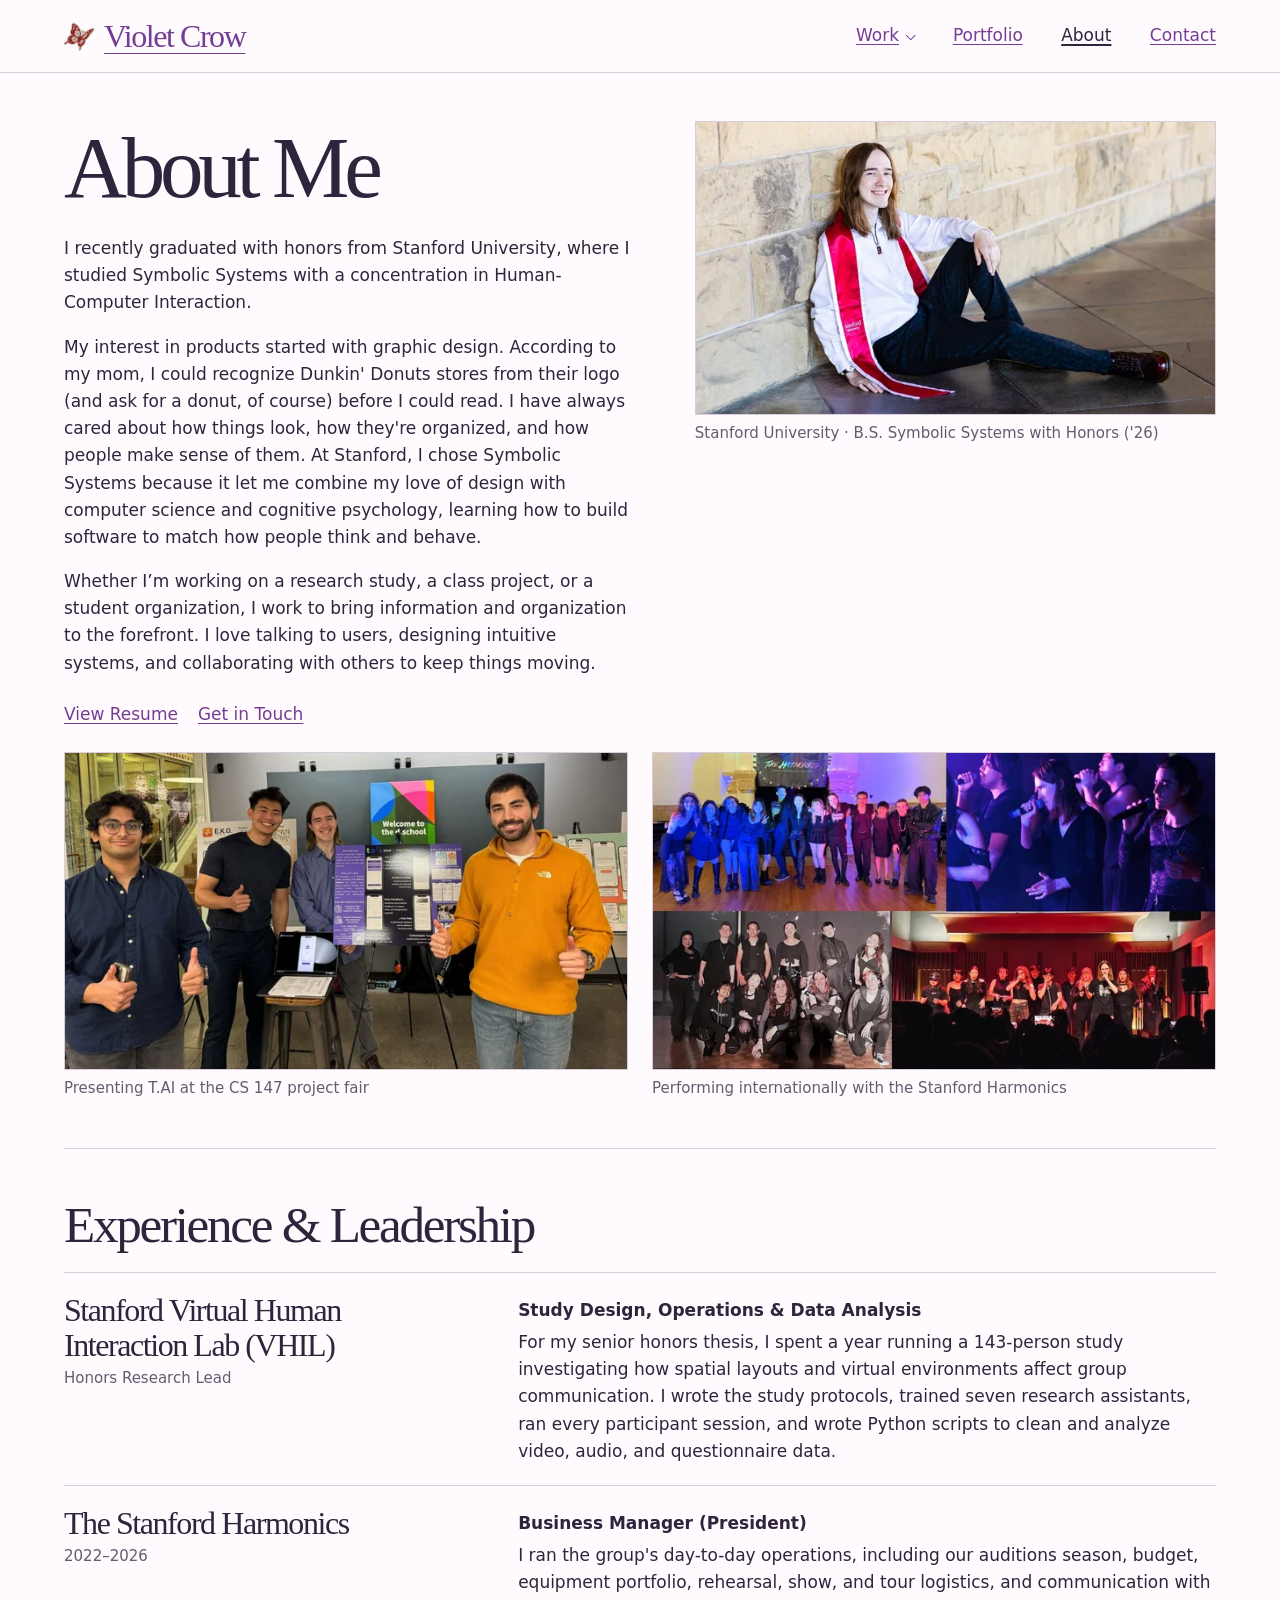
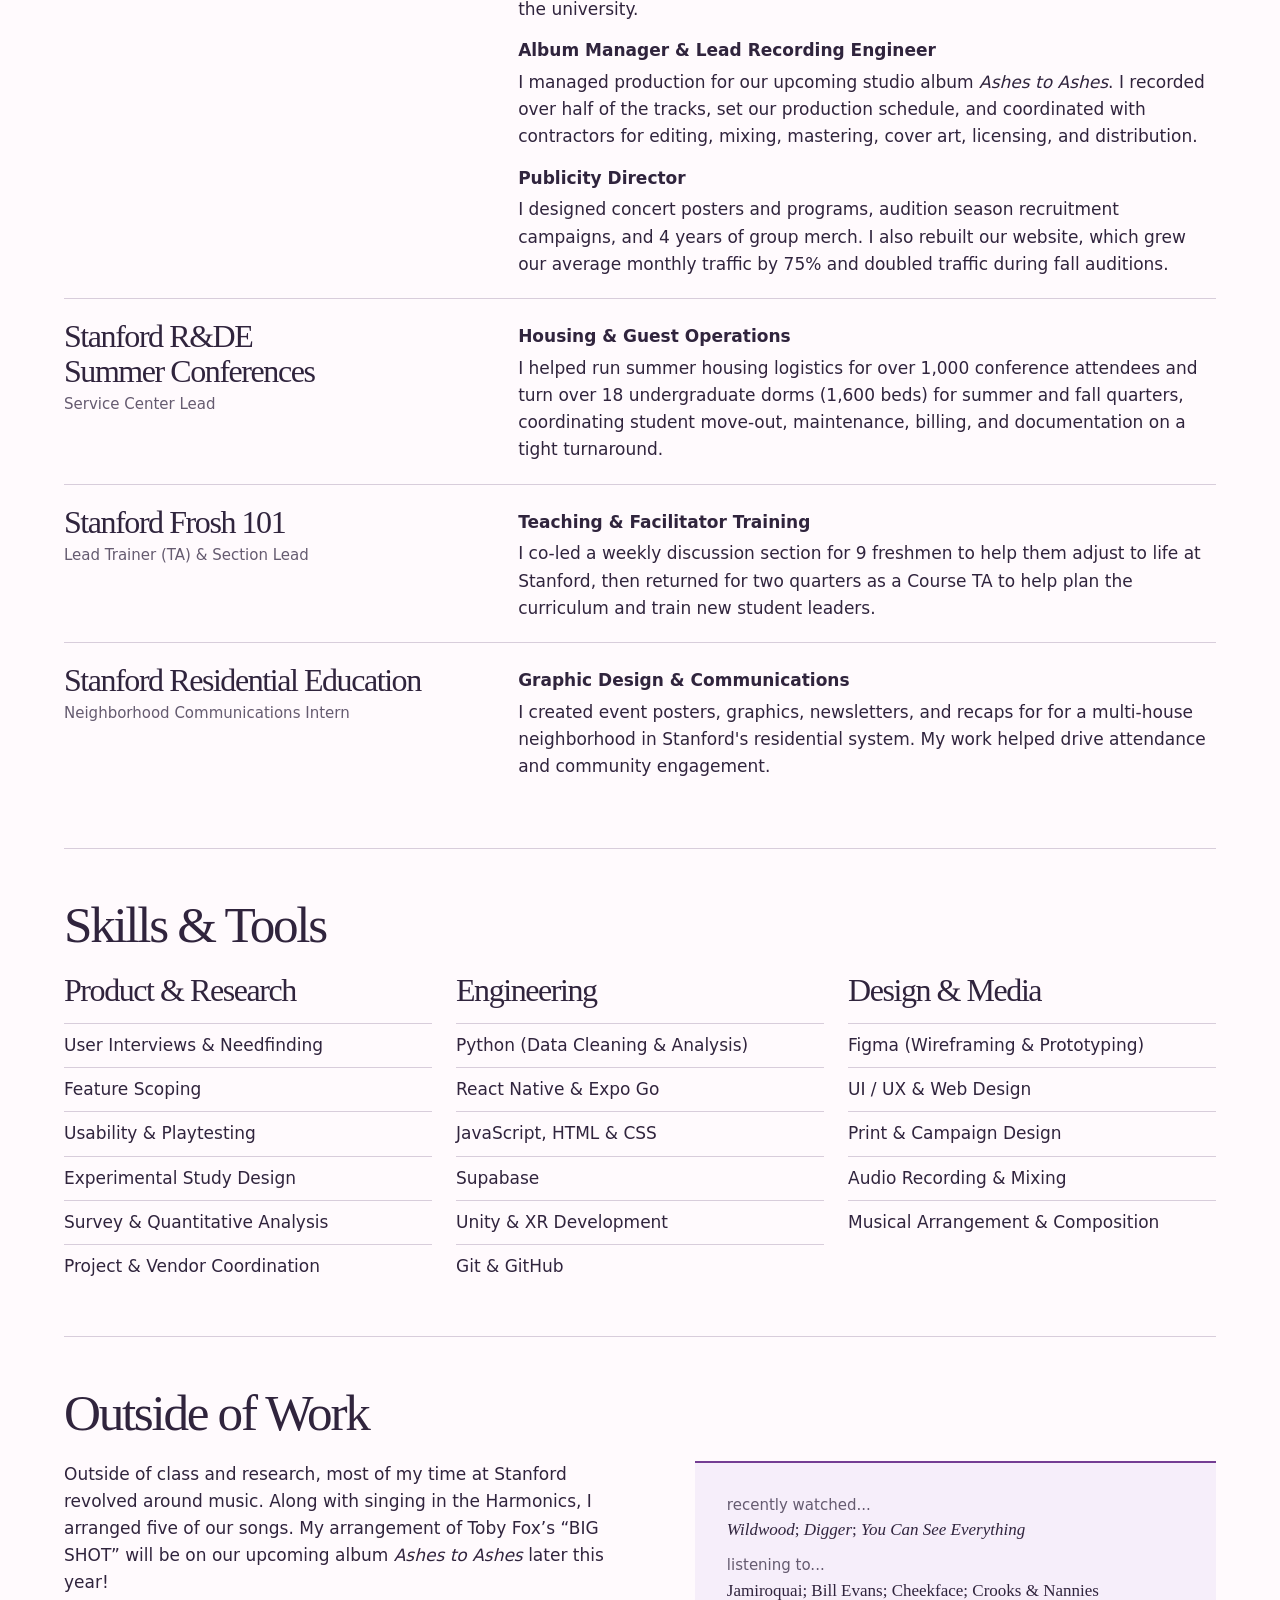
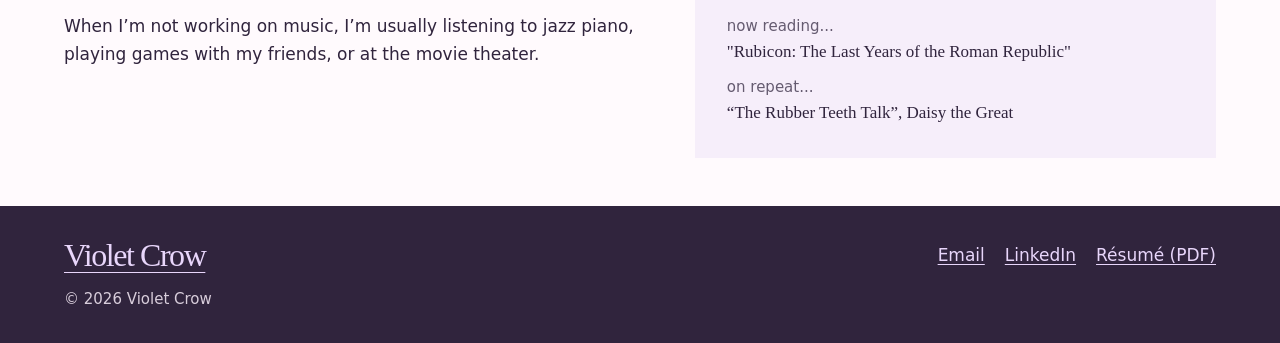
==== commit ebddf9b3: "did some general style edits + changed up the text across the site to make it more readable" ====
--- a/about/index.html
+++ b/about/index.html
@@ -41,7 +41,7 @@
           <div class="prose">
             <p>I recently graduated with honors from Stanford University, where I studied Symbolic Systems with a concentration in Human-Computer Interaction.</p>
             <p>My interest in products started with graphic design. According to my mom, I could recognize Dunkin' Donuts stores from their logo (and ask for a donut, of course) before I could read. I have always cared about how things look, how they're organized, and how people make sense of them. At Stanford, I chose Symbolic Systems because it let me combine my love of design with computer science and cognitive psychology, learning how to build software to match how people think and behave.</p>
-            <p>Whether I’m working on a research study, a class project, or a student organization, I usually gravitate toward roles that hold things together. I love talking to users, figuring out what to build, writing code to connect the pieces, and collaborating to keep everything on track.</p>
+            <p>Whether I’m working on a research study, a class project, or a student organization, I work to bring information and organization to the forefront. I love talking to users, designing intuitive systems, and collaborating with others to keep things moving.</p>
           </div>
           <div class="hero-actions">
             <a href="../assets/docs/VioletCrowResume.pdf" target="_blank" rel="noopener noreferrer">View Resume</a>
@@ -60,7 +60,7 @@
         </figure>
         <figure class="photo-card">
           <img src="../assets/web/about-harmonics-1280.webp" alt="Violet with the Stanford Harmonics" loading="lazy" width="1280" height="720" decoding="async" srcset="../assets/web/about-harmonics-640.webp 640w, ../assets/web/about-harmonics-1280.webp 1280w" sizes="(max-width: 720px) 92vw, (max-width: 1280px) 49vw, 640px">
-          <figcaption class="photo-caption">Performing with the Stanford Harmonics</figcaption>
+          <figcaption class="photo-caption">Performing internationally with the Stanford Harmonics</figcaption>
         </figure>
       </div>
     </section>
@@ -76,7 +76,7 @@
           </div>
           <div>
             <h4 class="experience-role">Study Design, Operations &amp; Data Analysis</h4>
-            <p class="experience-desc">For my senior honors thesis, I spent a year running a 143-person study on how spatial layouts and virtual environments affect group telecommunications. I wrote the study protocols, trained seven research assistants, ran every participant session, and wrote Python scripts to clean and analyze the data.</p>
+            <p class="experience-desc">For my senior honors thesis, I spent a year running a 143-person study investigating how spatial layouts and virtual environments affect group communication. I wrote the study protocols, trained seven research assistants, ran every participant session, and wrote Python scripts to clean and analyze video, audio, and questionnaire data.</p>
           </div>
         </article>
         <article class="experience-item">
@@ -86,8 +86,8 @@
           </div>
           <div class="sub-roles">
             <div>
-              <h4 class="experience-role">Business Manager / President</h4>
-              <p class="experience-desc">I ran the group's day-to-day operations, including our auditions season, budget, equipment purchases, show and tour logistics, and communication with the university.</p>
+              <h4 class="experience-role">Business Manager (President)</h4>
+              <p class="experience-desc">I ran the group's day-to-day operations, including our auditions season, budget, equipment portfolio, rehearsal, show, and tour logistics, and communication with the university.</p>
             </div>
             <div>
               <h4 class="experience-role">Album Manager &amp; Lead Recording Engineer</h4>
@@ -95,7 +95,7 @@
             </div>
             <div>
               <h4 class="experience-role">Publicity Director</h4>
-              <p class="experience-desc">I designed 6 concert posters and programs, 3 audition season campaigns, and 4 years of group merch. I also rebuilt our website, which grew our average monthly traffic by 75% and doubled traffic during fall auditions.</p>
+              <p class="experience-desc">I designed concert posters and programs, audition season recruitment campaigns, and 4 years of group merch. I also rebuilt our website, which grew our average monthly traffic by 75% and doubled traffic during fall auditions.</p>
             </div>
           </div>
         </article>
@@ -106,13 +106,13 @@
           </div>
           <div>
             <h4 class="experience-role">Housing &amp; Guest Operations</h4>
-            <p class="experience-desc">I helped run summer conference housing and turn over 18 undergraduate dorms (1,600 beds) for summer and fall quarters, coordinating student move-out, maintenance, billing, and documentation on a tight turnaround.</p>
+            <p class="experience-desc">I helped run summer housing logistics for over 1,000 conference attendees and turn over 18 undergraduate dorms (1,600 beds) for summer and fall quarters, coordinating student move-out, maintenance, billing, and documentation on a tight turnaround.</p>
           </div>
         </article>
         <article class="experience-item">
           <div>
             <h3 class="experience-org">Stanford Frosh 101</h3>
-            <p class="experience-period">Lead Trainer TA &amp; Section Lead</p>
+            <p class="experience-period">Lead Trainer (TA) &amp; Section Lead</p>
           </div>
           <div>
             <h4 class="experience-role">Teaching &amp; Facilitator Training</h4>
@@ -126,7 +126,7 @@
           </div>
           <div>
             <h4 class="experience-role">Graphic Design &amp; Communications</h4>
-            <p class="experience-desc">I created event posters, graphics, and newsletters for two years for a multi-house neighborhood in Stanford's residential system.</p>
+            <p class="experience-desc">I created event posters, graphics, newsletters, and recaps for for a multi-house neighborhood in Stanford's residential system. My work helped drive attendance and community engagement.</p>
           </div>
         </article>
       </div>
@@ -176,24 +176,24 @@
       </div>
       <div class="beyond-grid">
         <div class="prose">
-          <p>Outside of class and research, most of my time at Stanford revolved around music. Along with singing in the Harmonics, I arranged several of our songs. My arrangement of Toby Fox’s “BIG SHOT” will be on our upcoming album <em>Ashes to Ashes</em> later this year.</p>
-          <p>When I’m not working on music, I’m usually listening to jazz piano, playing games with my friends, or watching movies.</p>
+          <p>Outside of class and research, most of my time at Stanford revolved around music. Along with singing in the Harmonics, I arranged five of our songs. My arrangement of Toby Fox’s “BIG SHOT” will be on our upcoming album <em>Ashes to Ashes</em> later this year!</p>
+          <p>When I’m not working on music, I’m usually listening to jazz piano, playing games with my friends, or at the movie theater.</p>
         </div>
         <dl class="favorites-box" aria-label="Quick favorites">
           <div class="favorite-row">
-            <dt class="favorite-label">Favorite Film</dt>
-            <dd class="favorite-value">Oppenheimer</dd>
-          </div>
-          <div class="favorite-row">
-            <dt class="favorite-label">Favorite Musician</dt>
-            <dd class="favorite-value">Bill Evans</dd>
-          </div>
-          <div class="favorite-row">
-            <dt class="favorite-label">Favorite Poet</dt>
-            <dd class="favorite-value">Virgil</dd>
-          </div>
-          <div class="favorite-row">
-            <dt class="favorite-label">Listening To...</dt>
+            <dt class="favorite-label">recently watched...</dt>
+            <dd class="favorite-value"><i>Wildwood</i>; <i>Digger</i>; <i>You Can See Everything</i>&nbsp;</dd>
+          </div>
+          <div class="favorite-row">
+            <dt class="favorite-label">listening to...</dt>
+            <dd class="favorite-value">Jamiroquai; Bill Evans; Cheekface; Crooks &amp; Nannies</dd>
+          </div>
+          <div class="favorite-row">
+            <dt class="favorite-label">now reading...</dt>
+            <dd class="favorite-value">"Rubicon: The Last Years of the Roman Republic"</dd>
+          </div>
+          <div class="favorite-row">
+            <dt class="favorite-label">on repeat...</dt>
             <dd class="favorite-value">“The Rubber Teeth Talk”, Daisy the Great</dd>
           </div>
         </dl>
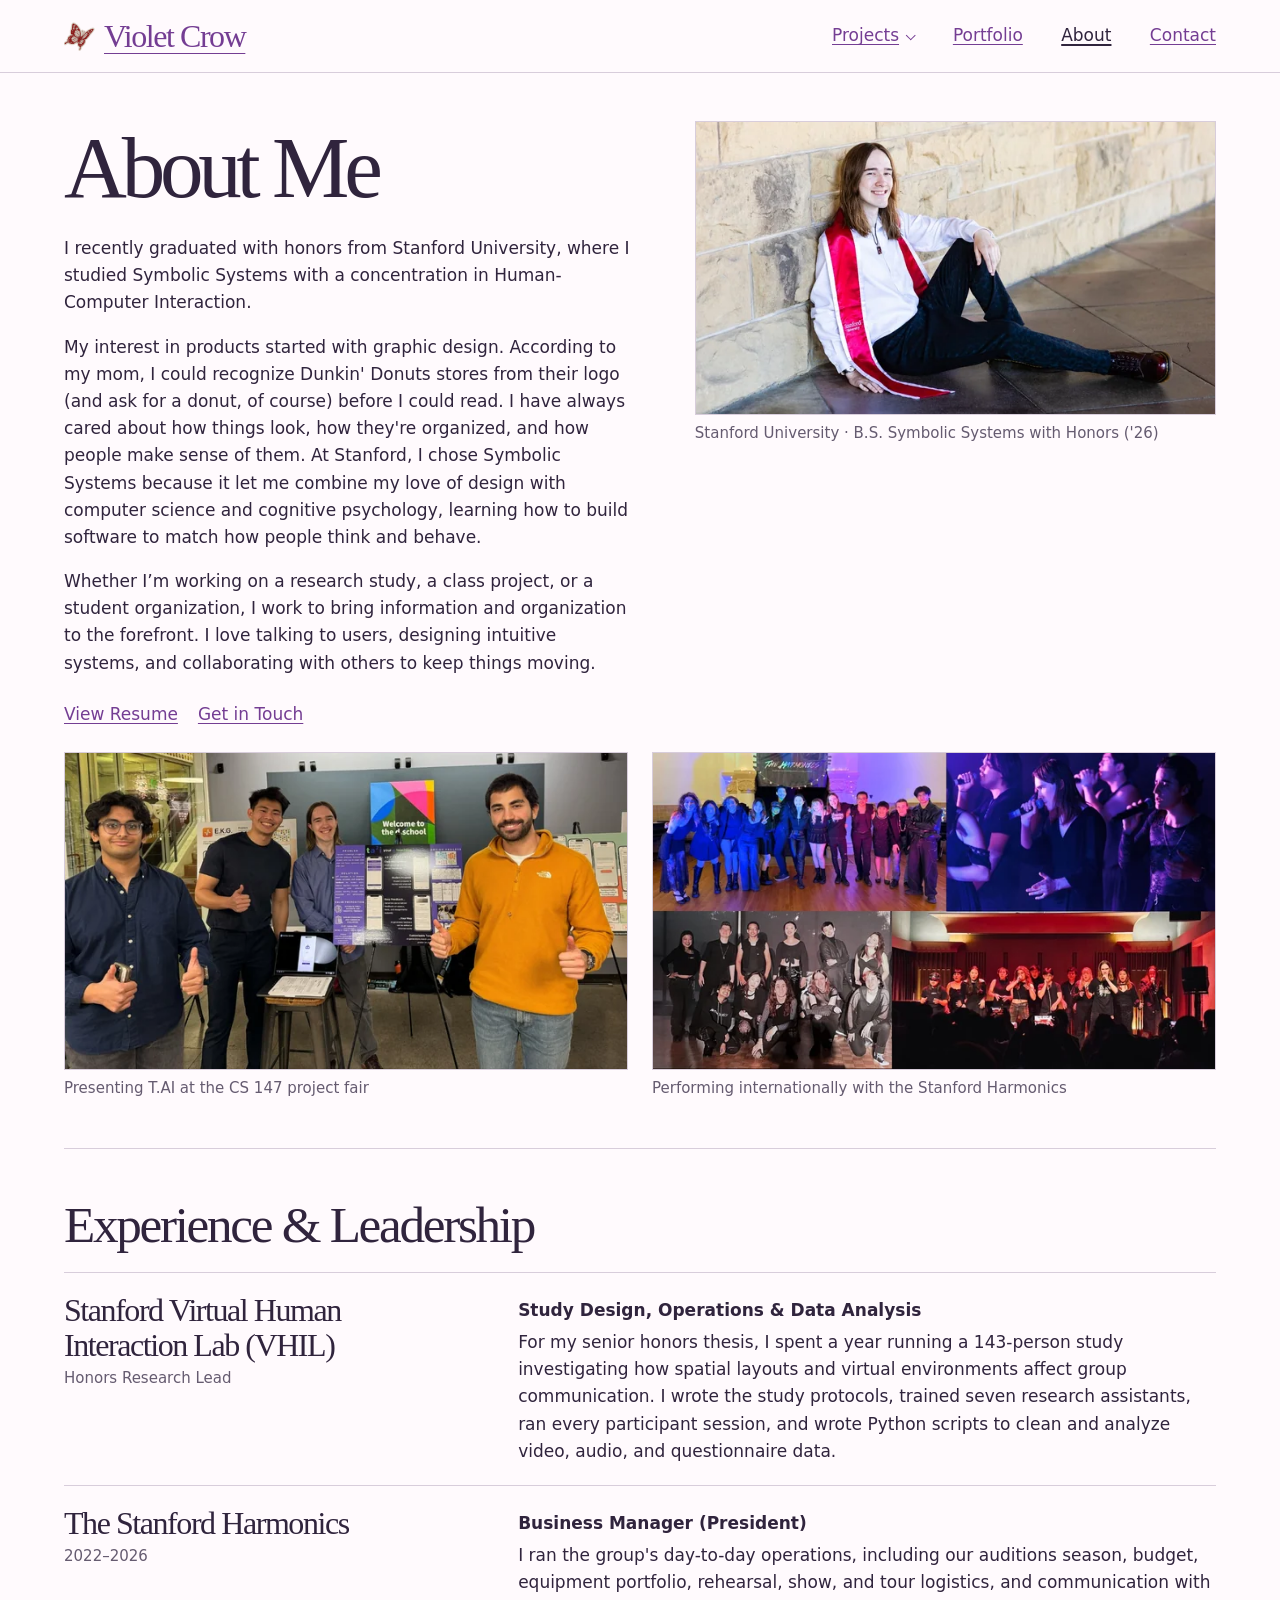
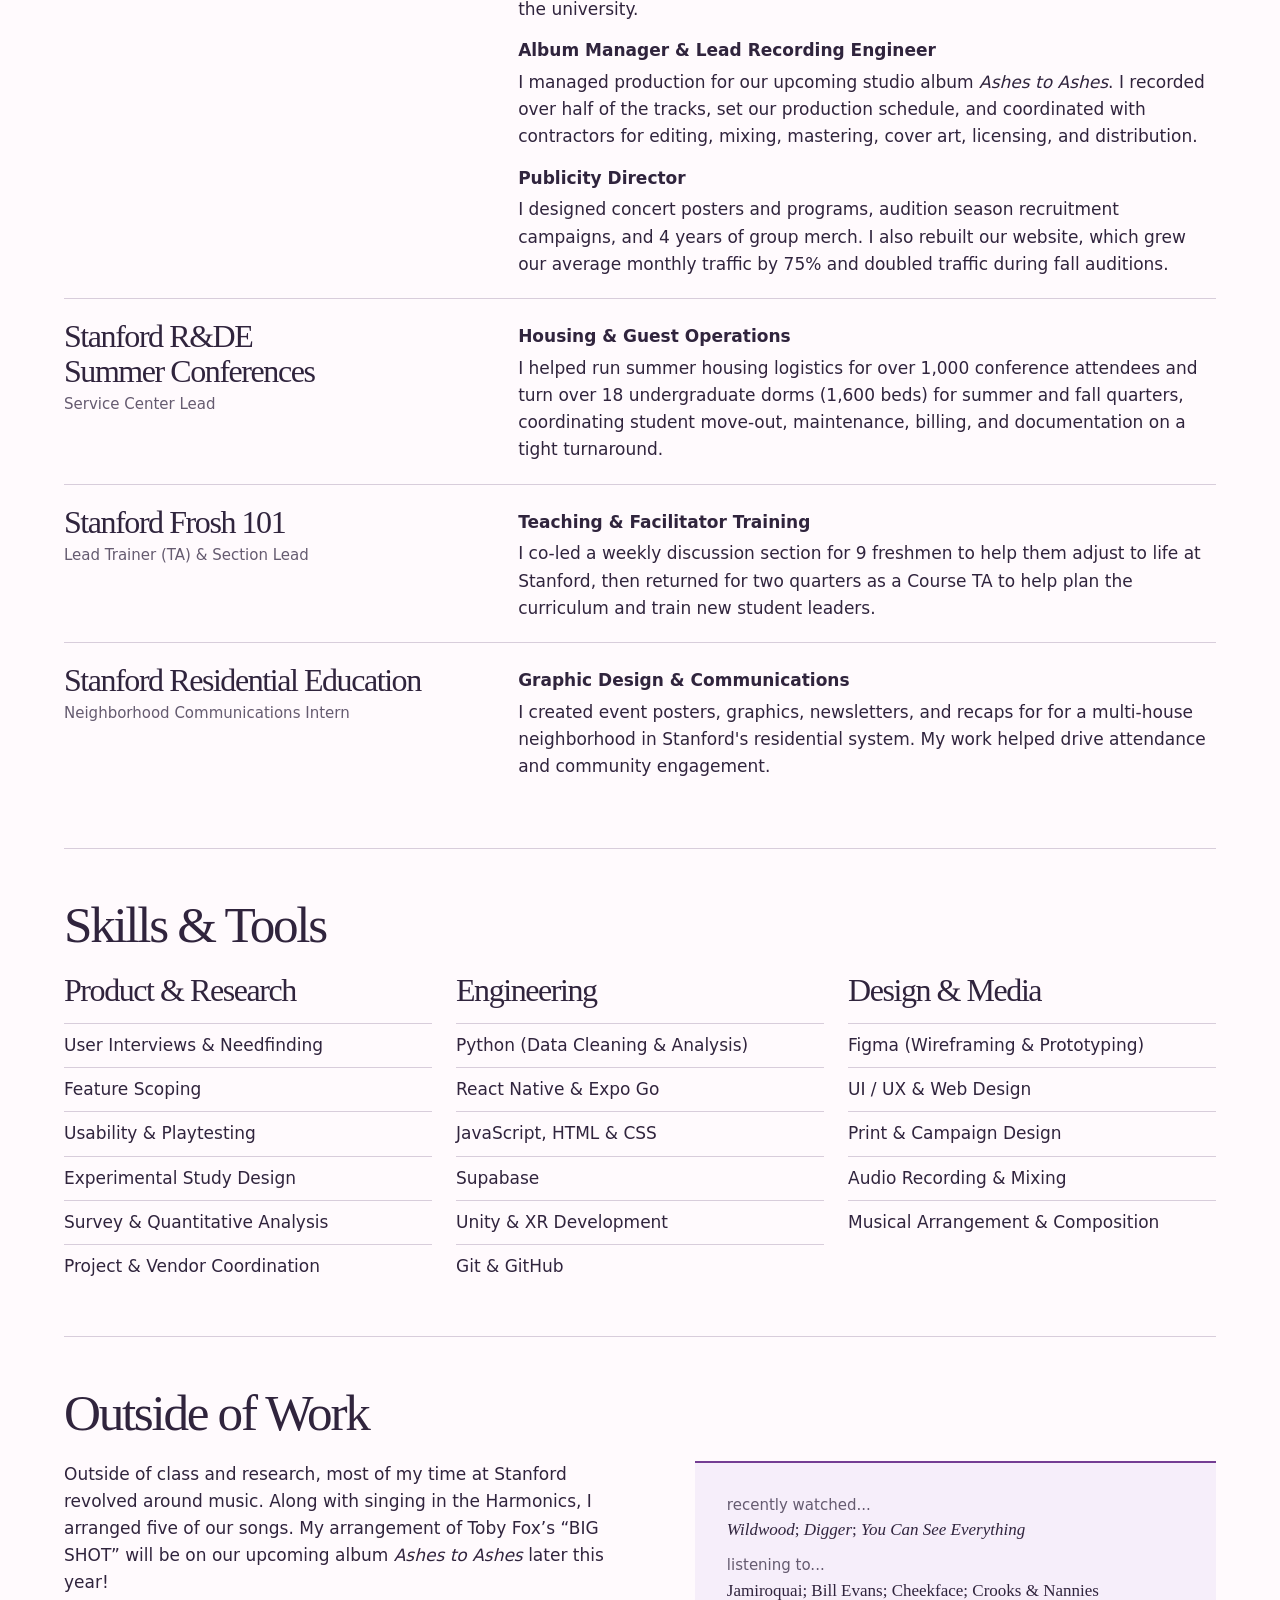
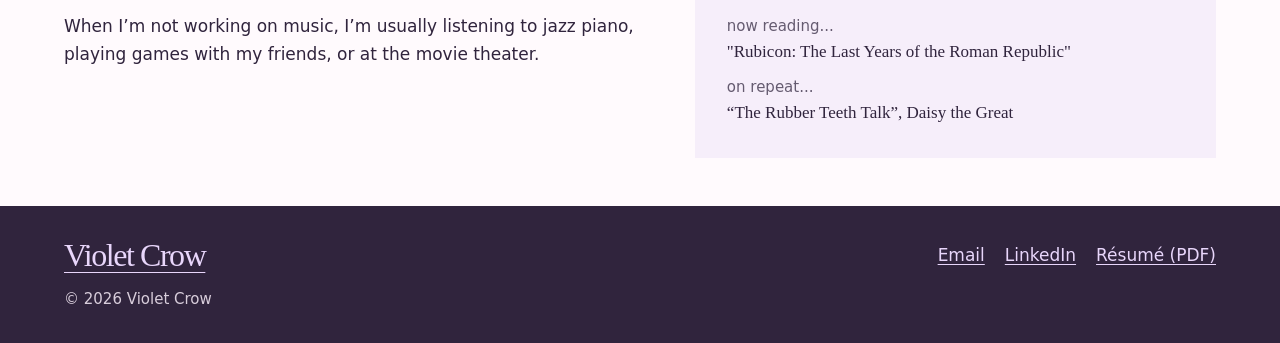
==== commit c512e92f: "changed work label to projects" ====
--- a/about/index.html
+++ b/about/index.html
@@ -16,9 +16,8 @@
       <a class="brand" href="../" aria-label="Violet Crow, home"><img src="../assets/web/butterfly.png" width="40" height="38" alt=""> Violet Crow</a>
       <nav class="primary" aria-label="Primary">
         <details class="work-menu">
-          <summary>Work</summary>
+          <summary>Projects</summary>
           <div class="work-links">
-            <a href="../#work">All work</a>
             <a href="../work/thesis/">Honors Thesis</a>
             <a href="../work/the-party/">The Party</a>
             <a href="../work/volunteerverse/">VolunteerVerse</a>
